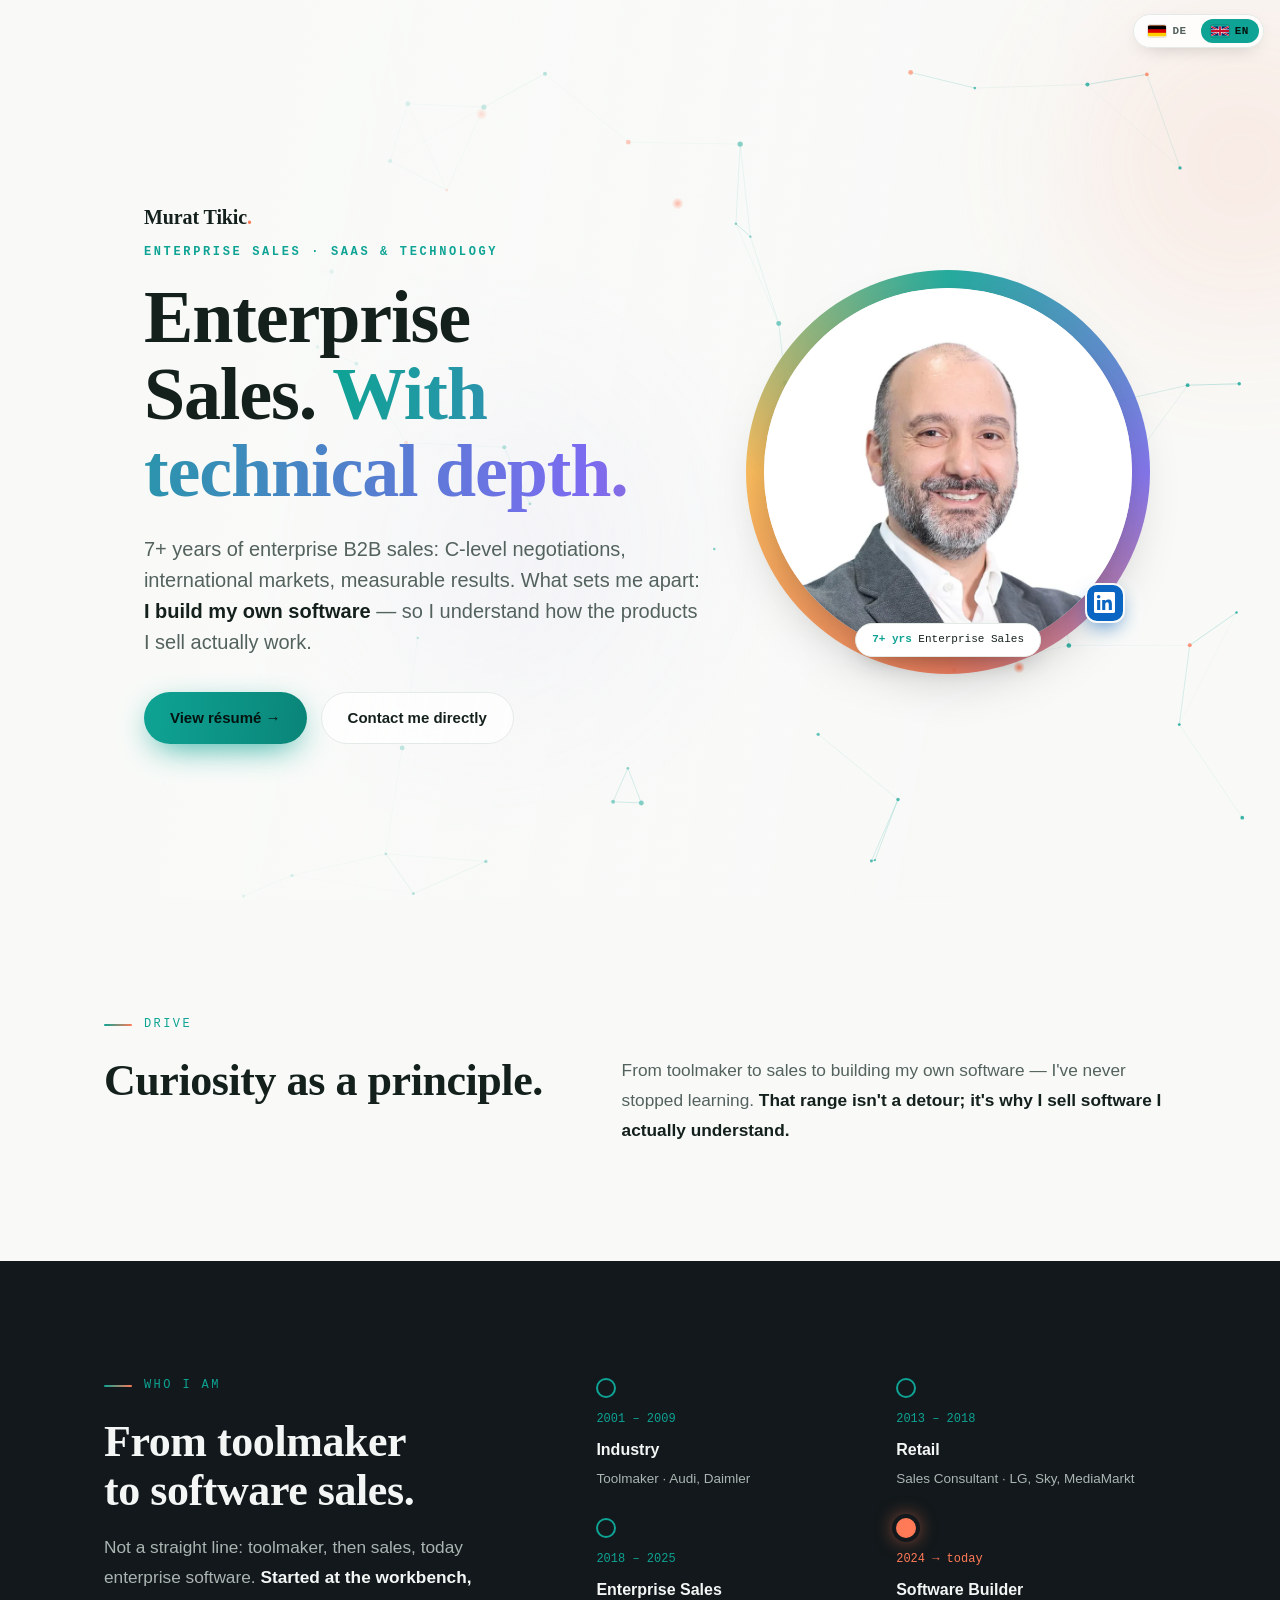
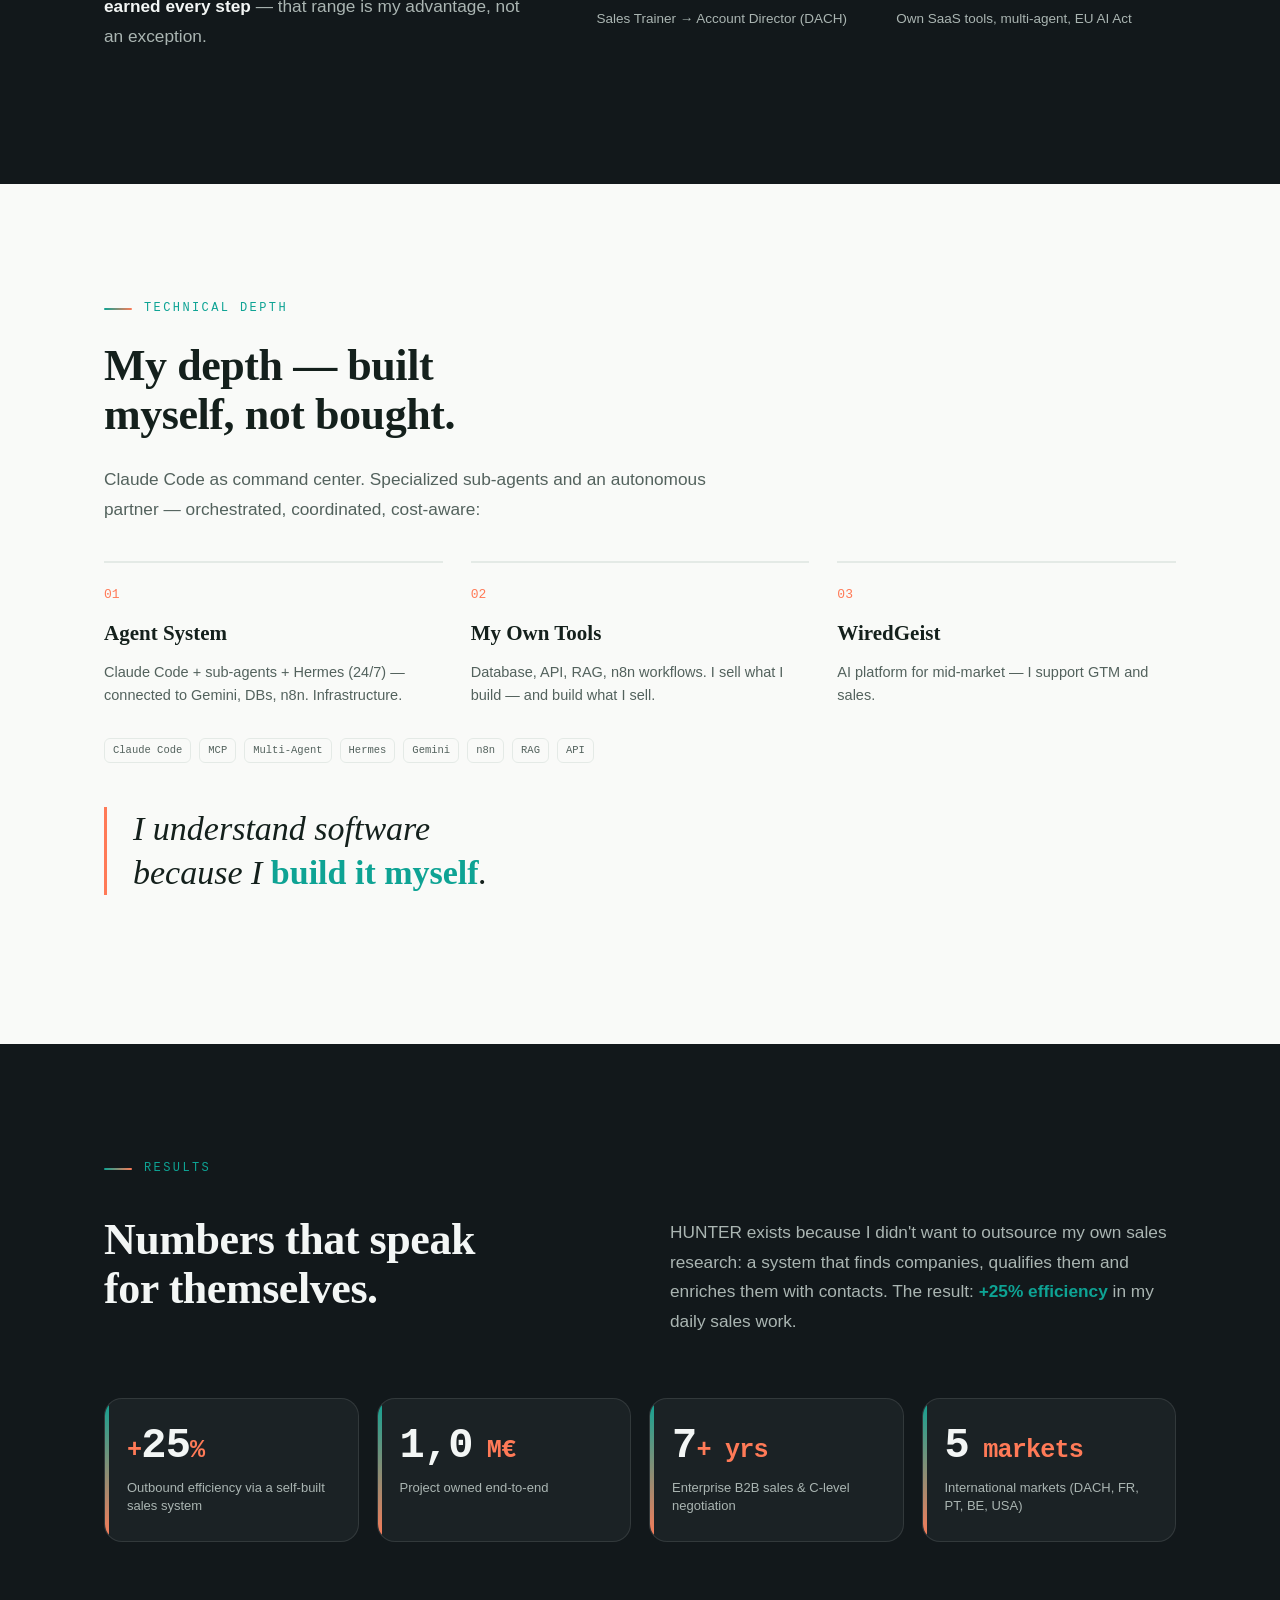
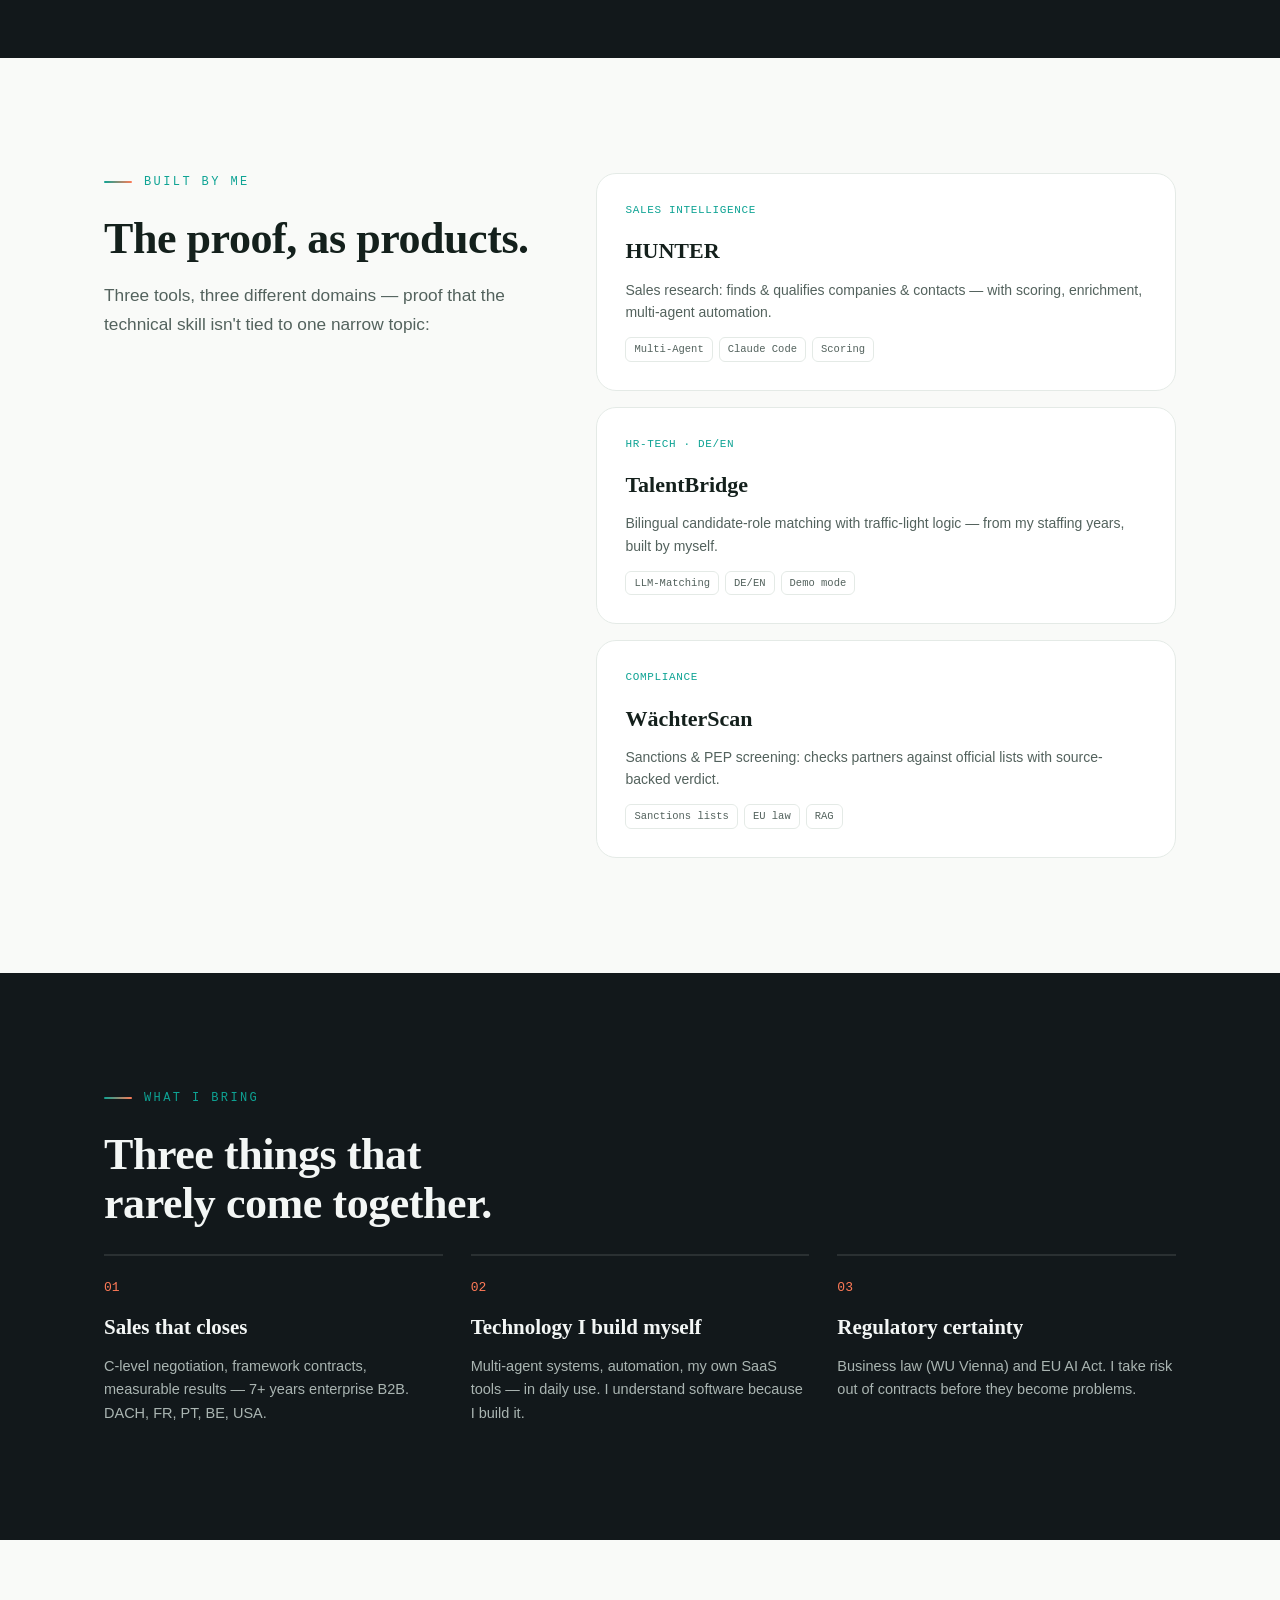
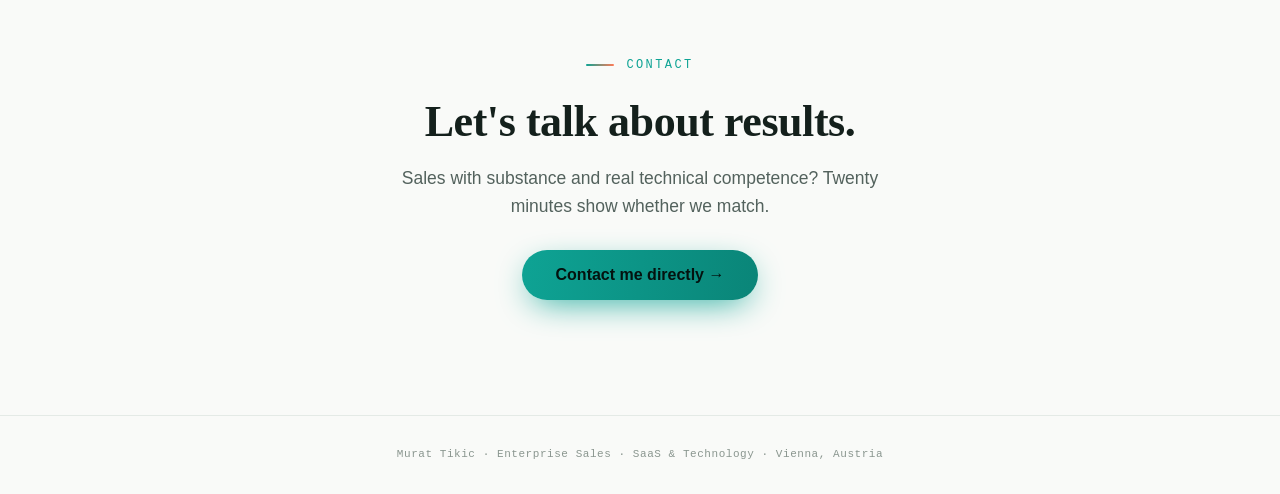
==== index.html @ 20d77662 "Dark Mode deaktiviert — nur noch die helle Version @media (prefers-color-scheme:dark) und die data-t" ====
<!DOCTYPE html>
<html lang="de">
<meta charset="utf-8">
<meta name="viewport" content="width=device-width,initial-scale=1">
<title>Murat Tikic — Enterprise Sales · SaaS &amp; Technology</title>
<meta name="description" content="Enterprise Account Executive für SaaS &amp; KI-Software in Wien. 7+ Jahre B2B-Vertrieb, C-Level-Verhandlung, internationale Märkte — und ich baue meine Vertriebs-Tools selbst.">
<meta name="google-site-verification" content="A-XYwDyqSL-FymBUs9aH6AK4hnuq8T7VHFWNPDXQQCo" />
<link rel="canonical" href="https://murat-tikic.github.io/">
<meta property="og:type" content="profile">
<meta property="og:title" content="Murat Tikic — Enterprise Sales · SaaS &amp; Technology">
<meta property="og:description" content="Enterprise Account Executive für SaaS &amp; KI-Software in Wien. 7+ Jahre B2B-Vertrieb — und ich baue meine Vertriebs-Tools selbst.">
<meta property="og:url" content="https://murat-tikic.github.io/">
<meta property="og:locale" content="de_AT">
<meta name="twitter:card" content="summary">
<meta name="twitter:title" content="Murat Tikic — Enterprise Sales · SaaS &amp; Technology">
<meta name="twitter:description" content="Enterprise Account Executive für SaaS &amp; KI-Software in Wien. 7+ Jahre B2B-Vertrieb — und ich baue meine Vertriebs-Tools selbst.">
<script type="application/ld+json">
{"@context":"https://schema.org","@type":"Person","name":"Murat Tikic","jobTitle":"Enterprise Account Executive","url":"https://murat-tikic.github.io/","sameAs":["https://linkedin.com/in/murat-tikic"],"address":{"@type":"PostalAddress","addressLocality":"Wien","addressCountry":"AT"}}
</script>
<style>
  :root{
    --bg:#F9FAF8; --bg2:#F0F4F2; --surface:#FFFFFF; --ink:#14201C; --muted:#53625D;
    --faint:#8A968F; --line:#E4EAE6;
    --teal:#0EA394; --teal-deep:#0A8578; --coral:#FF7A57; --amber:#FFB84D; --violet:#7B6BF0;
    --a-teal:rgba(14,163,148,.20); --a-coral:rgba(255,122,87,.18); --a-violet:rgba(123,107,240,.16);
    --serif:"Palatino Linotype","Book Antiqua","Iowan Old Style",Georgia,serif;
    --sans:"Segoe UI",-apple-system,BlinkMacSystemFont,Roboto,Helvetica,Arial,sans-serif;
    --mono:"Cascadia Code",Consolas,"SF Mono",ui-monospace,Menlo,monospace;
    /* Solid "chapter" panel — deliberately theme-independent (always dark), so it reads
       as a hard section break instead of another soft tint of the page's own bg/bg2. */
    --panel:#12181B; --panel-surface:#1B2225; --panel-ink:#F3F6F5; --panel-muted:#AAB5B2; --panel-line:rgba(255,255,255,.10);
  }
  /* Dark mode intentionally disabled — Murat prefers the light version shown
     consistently to every visitor, regardless of their OS/browser setting. */

  *{box-sizing:border-box}
  html{scroll-behavior:smooth}
  body{margin:0;background:var(--bg);color:var(--ink);font-family:var(--sans);line-height:1.6;
    -webkit-font-smoothing:antialiased;overflow-x:hidden}
  .wrap{max-width:1160px;margin:0 auto;padding:0 clamp(20px,5vw,44px)}
  a{color:inherit}

  .aurora{position:fixed;inset:-20vh -10vw;z-index:-2;pointer-events:none;filter:blur(70px);opacity:.85}
  .aurora span{position:absolute;border-radius:50%}
  .b1{width:46vw;height:46vw;left:-6vw;top:2vh;background:radial-gradient(circle,var(--a-teal),transparent 68%);animation:drift1 26s ease-in-out infinite}
  .b2{width:42vw;height:42vw;right:-8vw;top:8vh;background:radial-gradient(circle,var(--a-coral),transparent 68%);animation:drift2 32s ease-in-out infinite}
  .b3{width:40vw;height:40vw;left:28vw;top:52vh;background:radial-gradient(circle,var(--a-violet),transparent 68%);animation:drift3 38s ease-in-out infinite}
  @keyframes drift1{0%,100%{transform:translate(0,0) scale(1)}50%{transform:translate(6vw,5vh) scale(1.12)}}
  @keyframes drift2{0%,100%{transform:translate(0,0) scale(1.05)}50%{transform:translate(-5vw,7vh) scale(.92)}}
  @keyframes drift3{0%,100%{transform:translate(0,0) scale(1)}50%{transform:translate(-4vw,-6vh) scale(1.15)}}

  .progress{position:fixed;top:0;left:0;height:3px;width:0;z-index:50;
    background:linear-gradient(90deg,var(--teal),var(--coral),var(--amber))}

  .langsw{position:fixed;top:14px;right:16px;z-index:60;display:flex;gap:4px;
    background:color-mix(in srgb,var(--surface) 82%,transparent);backdrop-filter:blur(8px);
    border:1px solid var(--line);border-radius:999px;padding:4px;box-shadow:0 6px 20px -10px rgba(0,0,0,.3)}
  .lang{display:flex;align-items:center;gap:6px;border:0;background:none;cursor:pointer;
    font-family:var(--mono);font-size:11px;font-weight:600;letter-spacing:.05em;color:var(--muted);
    padding:6px 10px;border-radius:999px;transition:background .15s ease,color .15s ease}
  .lang svg{display:block;border-radius:2px;box-shadow:0 0 0 1px rgba(0,0,0,.1)}
  .lang:hover{color:var(--ink)}
  .lang.active{background:var(--teal);color:#04120F}

  .eyebrow{font-family:var(--mono);font-size:12px;letter-spacing:.22em;text-transform:uppercase;
    color:var(--teal);font-weight:600}
  .hero-name{font-family:var(--serif);font-weight:600;font-size:clamp(17px,1.6vw,20px);
    letter-spacing:-.005em;color:var(--ink);margin-bottom:10px}
  .hero-name .dot{color:var(--coral)}
  .grad{background:linear-gradient(96deg,var(--teal),var(--violet),var(--coral),var(--teal));
    background-size:280% 100%;-webkit-background-clip:text;background-clip:text;color:transparent;
    animation:hue 9s ease infinite}
  @keyframes hue{0%,100%{background-position:0% 50%}50%{background-position:100% 50%}}

  /* HERO with agent-network canvas */
  .hero{position:relative;min-height:100svh;display:flex;align-items:center;padding:14vh 0 9vh;overflow:hidden}
  .hero-bg-video{position:absolute;inset:0;z-index:-1;width:100%;height:100%;object-fit:cover;pointer-events:none}
  #net{position:absolute;inset:0;z-index:0;width:100%;height:100%;display:block}
  .hero-scrim{position:absolute;inset:0;z-index:1;pointer-events:none;
    background:linear-gradient(100deg,var(--bg) 20%,color-mix(in srgb,var(--bg) 45%,transparent) 50%,transparent 82%)}
  .hero .wrap{position:relative;z-index:2}
  .hero-grid{display:grid;grid-template-columns:1.35fr .85fr;gap:clamp(30px,5vw,60px);align-items:center;width:100%}
  .hero h1{font-family:var(--serif);font-weight:600;letter-spacing:-.015em;
    font-size:clamp(40px,6.4vw,74px);line-height:1.04;margin:16px 0 0;text-wrap:balance;max-width:15ch}
  .hero .lead{font-size:clamp(16px,1.7vw,20px);color:var(--muted);max-width:50ch;margin:24px 0 0;line-height:1.55}
  .hero .lead b{color:var(--ink);font-weight:600}
  .cta{display:flex;flex-wrap:wrap;gap:14px;margin-top:34px}
  .btn{font-family:var(--sans);font-size:15px;font-weight:600;text-decoration:none;padding:14px 26px;
    border-radius:999px;display:inline-flex;align-items:center;gap:9px;position:relative;overflow:hidden;
    cursor:pointer;border:0;background:none;transition:transform .2s ease,box-shadow .2s ease}
  .btn.primary{color:#04120F;background:linear-gradient(96deg,var(--teal),var(--teal-deep));
    box-shadow:0 10px 34px -10px var(--teal)}
  .btn.primary:hover{transform:translateY(-3px);box-shadow:0 18px 46px -12px var(--teal)}
  .btn.ghost{border:1px solid var(--line);background:color-mix(in srgb,var(--surface) 70%,transparent);color:var(--ink)}
  .btn.ghost:hover{transform:translateY(-3px);border-color:var(--coral);color:var(--coral)}

  .portrait{justify-self:end;position:relative;width:clamp(260px,31vw,376px);aspect-ratio:1;
    animation:float 7s ease-in-out infinite}
  @keyframes float{0%,100%{transform:translateY(0)}50%{transform:translateY(-12px)}}
  .portrait .ring{position:absolute;inset:-14px;border-radius:50%;
    background:conic-gradient(from 0deg,var(--teal),var(--violet),var(--coral),var(--amber),var(--teal));
    animation:spin 16s linear infinite;opacity:.9}
  @keyframes spin{to{transform:rotate(360deg)}}
  .portrait .frame{position:absolute;inset:4px;border-radius:50%;overflow:hidden;background:#f4f4f5;
    box-shadow:0 22px 60px -18px rgba(0,0,0,.42)}
  .portrait .frame img{width:100%;height:100%;object-fit:cover;object-position:50% 50%;display:block}
  .portrait .badge{position:absolute;bottom:1%;left:50%;transform:translateX(-50%);z-index:3;background:var(--surface);
    border:1px solid var(--line);border-radius:999px;padding:7px 16px;font-family:var(--mono);font-size:11px;
    color:var(--ink);white-space:nowrap;box-shadow:0 8px 24px -10px rgba(0,0,0,.35)}
  .portrait .badge b{color:var(--teal)}
  .portrait .li{position:absolute;bottom:10%;right:3%;z-index:4;width:40px;height:40px;border-radius:12px;
    background:#0A66C2;display:flex;align-items:center;justify-content:center;text-decoration:none;
    border:2px solid var(--bg);box-shadow:0 8px 20px -6px rgba(10,102,194,.75);transition:transform .18s ease,box-shadow .18s ease}
  .portrait .li:hover{transform:translateY(-2px) scale(1.07);box-shadow:0 12px 26px -6px rgba(10,102,194,.9)}
  .portrait .li svg{width:21px;height:21px;fill:#fff;display:block}

  section{padding:clamp(60px,9vw,116px) 0;position:relative}
  .tint{background:linear-gradient(180deg,transparent,var(--bg2) 12%,var(--bg2) 88%,transparent)}
  .sec-label{font-family:var(--mono);font-size:12px;letter-spacing:.2em;text-transform:uppercase;
    color:var(--teal);margin-bottom:22px;display:flex;align-items:center;gap:12px}
  .sec-label::before{content:"";width:28px;height:2px;border-radius:2px;
    background:linear-gradient(90deg,var(--teal),var(--coral))}

  /* ---- PANEL — a flat, fully opaque "chapter" background instead of another soft
     tint. Blocks the fixed aurora blur completely (no fade at the edges), so scrolling
     into one of these reads as a hard cut, not a continuation of the same wash. Text/
     labels swap to the panel-specific tokens; the teal/coral/violet accents stay the
     same hue so it's still unmistakably the same site, just a bolder page. ---- */
  /* Redefine the core tokens inside .panel instead of re-fighting every descendant
     selector's specificity one by one (.node .t, .prose b, .card, .stat, … all already
     read var(--ink)/--muted/--line/--bg/--surface — scoping those four names is enough
     for the whole subtree to relabel itself, with nothing left that can be missed). */
  .panel{--ink:var(--panel-ink);--muted:var(--panel-muted);--line:var(--panel-line);
    --surface:var(--panel-surface);--bg:var(--panel);--bg2:var(--panel-surface);
    background:var(--panel);color:var(--panel-ink)}

  /* ---- STICKY-HEAD — used on a couple of the longer sections only (career arc, built
     tools): the label/heading pins in place while the body content beside it scrolls,
     so there's always a fixed anchor to read against instead of everything drifting past
     at the same speed. Desktop only — a two-column pin doesn't translate to a stacked
     mobile layout, so it just becomes a normal static block under 900px. ---- */
  .sticky-grid{display:grid;grid-template-columns:.85fr 1.15fr;gap:clamp(28px,5vw,64px);align-items:start}
  .sticky-head{position:sticky;top:88px;align-self:start}
  .sticky-head h2{margin-bottom:16px}
  .sticky-grid .arc{grid-template-columns:repeat(2,1fr);row-gap:28px}
  .sticky-grid .arc::before{display:none}
  .sticky-grid .cards{grid-template-columns:1fr;gap:16px}
  @media (max-width:900px){
    .sticky-grid{display:block}
    .sticky-head{position:static}
    .sticky-grid .arc{grid-template-columns:1fr 1fr}
  }
  h2{font-family:var(--serif);font-weight:600;font-size:clamp(28px,4.4vw,44px);line-height:1.12;
    margin:0 0 26px;letter-spacing:-.01em;text-wrap:balance;max-width:22ch}
  .prose{font-size:clamp(16px,1.35vw,18px);color:var(--muted);max-width:65ch;line-height:1.72}
  .prose p{margin:0 0 18px}.prose p:last-child{margin:0}
  .prose b{color:var(--ink);font-weight:600}
  .prose .hl{color:var(--teal);font-weight:600}
  .split{display:grid;grid-template-columns:.9fr 1.1fr;gap:clamp(28px,5vw,64px);align-items:start}

  .pullquote{font-family:var(--serif);font-size:clamp(22px,3.1vw,34px);line-height:1.3;color:var(--ink);
    font-style:italic;border-left:3px solid var(--coral);padding-left:26px;text-wrap:balance;max-width:24ch}
  .pullquote .hl{color:var(--teal);font-style:normal;font-weight:600}
  .story-grid{display:grid;grid-template-columns:1fr 1fr;gap:clamp(28px,5vw,60px);align-items:center}

  .stats{display:grid;grid-template-columns:repeat(4,1fr);gap:18px}
  .stat{background:var(--surface);border:1px solid var(--line);border-radius:18px;padding:26px 22px;
    position:relative;overflow:hidden;transition:transform .2s ease,box-shadow .2s ease}
  .stat:hover{transform:translateY(-4px);box-shadow:0 16px 40px -20px rgba(0,0,0,.35)}
  .stat::before{content:"";position:absolute;left:0;top:0;height:100%;width:4px;
    background:linear-gradient(180deg,var(--teal),var(--coral))}
  .stat .fig{font-family:var(--mono);font-weight:600;font-size:clamp(28px,4vw,42px);line-height:1;
    letter-spacing:-.02em;font-variant-numeric:tabular-nums;color:var(--ink)}
  .stat .fig .u{color:var(--coral);font-size:.6em}
  .stat .lab{font-size:13px;color:var(--muted);margin-top:12px;line-height:1.4}

  .arc{display:grid;grid-template-columns:repeat(4,1fr);gap:20px;position:relative;margin-top:12px}
  .arc::before{content:"";position:absolute;left:9px;right:9px;top:9px;height:2px;
    background:linear-gradient(90deg,var(--faint),var(--teal) 55%,var(--coral))}
  .node{position:relative;padding-top:34px;opacity:0;transform:translateY(16px);
    transition:opacity .6s ease,transform .6s ease}
  .node::before{content:"";position:absolute;top:2px;left:0;width:16px;height:16px;border-radius:50%;
    background:var(--bg);border:2px solid var(--teal);box-shadow:0 0 0 4px var(--bg)}
  .node.dest::before{background:var(--coral);border-color:var(--coral);box-shadow:0 0 0 4px var(--bg),0 0 20px var(--coral)}
  .node .yr{font-family:var(--mono);font-size:12px;color:var(--teal);font-variant-numeric:tabular-nums}
  .node.dest .yr{color:var(--coral)}
  .node .t{font-weight:600;font-size:16px;margin-top:8px;color:var(--ink)}
  .node .d{font-size:13.5px;color:var(--muted);margin-top:6px;line-height:1.45}
  .reveal.in .node{opacity:1;transform:none}
  .reveal.in .node:nth-child(2){transition-delay:.1s}
  .reveal.in .node:nth-child(3){transition-delay:.2s}
  .reveal.in .node:nth-child(4){transition-delay:.3s}

  .cards{display:grid;grid-template-columns:repeat(3,1fr);gap:20px}
  .card{background:var(--surface);border:1px solid var(--line);border-radius:20px;padding:28px;
    position:relative;transition:transform .22s ease,box-shadow .22s ease;overflow:hidden}
  .card::after{content:"";position:absolute;inset:0;border-radius:20px;padding:1px;pointer-events:none;
    background:linear-gradient(140deg,var(--teal),transparent 40%,transparent 60%,var(--coral));
    -webkit-mask:linear-gradient(#000 0 0) content-box,linear-gradient(#000 0 0);
    -webkit-mask-composite:xor;mask-composite:exclude;opacity:0;transition:opacity .22s ease}
  .card:hover{transform:translateY(-6px);box-shadow:0 24px 50px -26px rgba(0,0,0,.4)}
  .card:hover::after{opacity:1}
  .card .kicker{font-family:var(--mono);font-size:11px;letter-spacing:.06em;text-transform:uppercase;
    color:var(--teal);margin-bottom:14px}
  .card h3{font-family:var(--serif);font-size:22px;margin:0 0 10px;font-weight:600;color:var(--ink)}
  .card p{font-size:14px;color:var(--muted);margin:0 0 14px;line-height:1.58}
  .card .tags{display:flex;flex-wrap:wrap;gap:6px;margin-top:14px}
  .tag{font-family:var(--mono);font-size:10.5px;color:var(--muted);border:1px solid var(--line);border-radius:6px;padding:3px 8px}

  .diffs{display:grid;grid-template-columns:repeat(3,1fr);gap:28px}
  .diff{border-top:2px solid var(--line);padding-top:22px;transition:border-color .3s ease}
  .diff:hover{border-color:var(--teal)}
  .diff .n{font-family:var(--mono);font-size:13px;color:var(--coral)}
  .diff h3{font-family:var(--serif);font-size:21px;margin:12px 0 10px;font-weight:600;color:var(--ink)}
  .diff p{font-size:14.5px;color:var(--muted);margin:0;line-height:1.62}

  .contact{text-align:center}
  .contact h2{margin:0 auto 18px;max-width:22ch}
  .contact .csub{font-size:clamp(15px,1.4vw,17.5px);color:var(--muted);max-width:52ch;margin:0 auto 30px;line-height:1.6}
  .contact .big{display:flex;justify-content:center}
  .contact .big .btn{font-size:16px;padding:16px 34px}

  footer{border-top:1px solid var(--line);padding:30px 0;font-family:var(--mono);font-size:11px;
    color:var(--faint);letter-spacing:.05em;text-align:center}

  .reveal{opacity:0;transform:translateY(26px);transition:opacity .8s cubic-bezier(.2,.7,.2,1),transform .8s cubic-bezier(.2,.7,.2,1)}
  .reveal.in{opacity:1;transform:none}

  .modal{position:fixed;inset:0;z-index:100;display:none;align-items:center;justify-content:center;padding:20px}
  .modal.open{display:flex}
  .modal-overlay{position:absolute;inset:0;background:rgba(8,14,12,.55);backdrop-filter:blur(4px)}
  .modal-card{position:relative;z-index:1;width:min(480px,100%);background:var(--surface);
    border:1px solid var(--line);border-radius:20px;padding:30px;box-shadow:0 30px 80px -30px rgba(0,0,0,.5);
    animation:pop .3s cubic-bezier(.2,.8,.2,1);max-height:92vh;overflow:auto}
  @keyframes pop{from{opacity:0;transform:translateY(16px) scale(.98)}to{opacity:1;transform:none}}
  .modal-x{position:absolute;top:12px;right:14px;background:none;border:0;font-size:26px;line-height:1;color:var(--faint);cursor:pointer;padding:4px}
  .modal-x:hover{color:var(--ink)}
  .modal-card h3{font-family:var(--serif);font-size:24px;margin:10px 0 8px;color:var(--ink);font-weight:600}
  .modal-sub{font-size:13px;color:var(--muted);margin:0 0 20px;line-height:1.5}
  .modal-card-sm{width:min(320px,100%);padding:28px 26px;text-align:center}
  .modal-sent{font-size:15px;color:var(--ink);font-weight:600;margin:0 0 20px;line-height:1.5}
  .modal-card-sm .btn{width:100%;justify-content:center}
  #contactForm{display:flex;flex-direction:column;gap:14px}
  #contactForm label{display:flex;flex-direction:column;gap:6px;font-size:12px;font-weight:600;color:var(--ink);text-transform:uppercase;letter-spacing:.04em}
  #contactForm input,#contactForm textarea{font-family:var(--sans);font-size:14px;color:var(--ink);background:var(--bg2);
    border:1px solid var(--line);border-radius:10px;padding:11px 13px;width:100%;resize:vertical;font-weight:400;text-transform:none;letter-spacing:0;transition:border-color .18s ease,box-shadow .18s ease}
  #contactForm input:focus,#contactForm textarea:focus{outline:none;border-color:var(--teal);box-shadow:0 0 0 3px var(--a-teal)}
  #contactForm button{margin-top:8px;justify-content:center}

  @media (prefers-reduced-motion:reduce){
    html{scroll-behavior:auto}
    .aurora span,.grad,.portrait,.portrait .ring,.modal-card{animation:none!important}
    .reveal,.node{opacity:1!important;transform:none!important;transition:none!important}
  }
  @media (max-width:900px){
    .hero-grid{grid-template-columns:1fr;gap:40px}
    .portrait{order:-1;justify-self:center}
    /* The scrim's left-to-right gradient was tuned for the two-column desktop layout
       (light zone under the text column, fading out under the photo column). Stacked
       mobile layout puts full-width text under the photo instead, so it needs its own
       top-to-bottom fade for the same contrast guarantee. */
    .hero-scrim{background:linear-gradient(180deg,transparent 0%,var(--bg) 34%,var(--bg) 100%)}
    .split,.story-grid{grid-template-columns:1fr;gap:26px}
    .stats{grid-template-columns:repeat(2,1fr)}
    .cards{grid-template-columns:1fr}
    .diffs{grid-template-columns:1fr}
    .arc{grid-template-columns:1fr 1fr;row-gap:32px}.arc::before{display:none}
  }
  @media (max-width:520px){.stats{grid-template-columns:1fr}.arc{grid-template-columns:1fr}}
</style>

<div class="progress" id="progress"></div>

<div class="langsw" role="group" aria-label="Sprache / Language">
  <button class="lang" data-lang="de" aria-label="Deutsch">
    <svg width="18" height="12" viewBox="0 0 5 3" aria-hidden="true"><rect width="5" height="3" fill="#FFCE00"/><rect width="5" height="2" fill="#DD0000"/><rect width="5" height="1" fill="#000"/></svg>DE
  </button>
  <button class="lang" data-lang="en" aria-label="English">
    <svg width="18" height="12" viewBox="0 0 60 30" aria-hidden="true"><rect width="60" height="30" fill="#012169"/><path d="M0,0 60,30 M60,0 0,30" stroke="#fff" stroke-width="6"/><path d="M0,0 60,30 M60,0 0,30" stroke="#C8102E" stroke-width="4"/><path d="M30,0 30,30 M0,15 60,15" stroke="#fff" stroke-width="10"/><path d="M30,0 30,30 M0,15 60,15" stroke="#C8102E" stroke-width="6"/></svg>EN
  </button>
</div>

<div class="aurora" aria-hidden="true"><span class="b1"></span><span class="b2"></span><span class="b3"></span></div>

<header class="hero">
  <video class="hero-bg-video" autoplay muted loop playsinline aria-hidden="true">
    <source src="assets/hero-bg.mp4" type="video/mp4">
  </video>
  <canvas id="net" aria-hidden="true"></canvas>
  <div class="hero-scrim" aria-hidden="true"></div>
  <div class="wrap">
    <div class="hero-grid">
      <div>
        <div class="hero-name">Murat Tikic<span class="dot">.</span></div>
        <div class="eyebrow" data-i18n="hero_eyebrow">Enterprise Sales · SaaS & Technologie</div>
        <h1 data-i18n="hero_h1">Enterprise Sales. <span class="grad">Mit technischer Tiefe.</span></h1>
        <p class="lead" data-i18n="hero_bridge">7+ Jahre Enterprise-B2B-Vertrieb: C-Level-Verhandlungen, internationale Märkte, messbare Ergebnisse. Mein Unterschied: <b>Ich baue eigene Software</b> — und verstehe dadurch, wie die Produkte, die ich verkaufe, wirklich funktionieren.</p>
        <div class="cta">
          <a class="btn primary" id="cvBtn" href="cv.html" data-cv-de="cv.html" data-cv-en="cv-en.html" target="_blank" rel="noopener" data-i18n="btn_cv">Lebenslauf ansehen →</a>
          <button class="btn ghost js-contact" type="button" data-i18n="btn_talk">Gespräch anfragen</button>
        </div>
      </div>
      <div class="portrait">
        <div class="ring"></div>
        <div class="frame"><img src="[data-uri]" alt="Murat Tikic"></div>
        <div class="badge" data-i18n="badge"><b>7+ Jahre</b> Enterprise Sales</div>
        <a class="li" href="https://linkedin.com/in/murat-tikic" target="_blank" rel="noopener" aria-label="LinkedIn-Profil von Murat Tikic">
          <svg viewBox="0 0 24 24" aria-hidden="true"><path d="M20.45 20.45h-3.56v-5.57c0-1.33-.02-3.04-1.85-3.04-1.86 0-2.14 1.45-2.14 2.94v5.67H9.35V9h3.41v1.56h.05c.48-.9 1.64-1.85 3.37-1.85 3.6 0 4.27 2.37 4.27 5.46v6.28zM5.34 7.43a2.07 2.07 0 1 1 0-4.14 2.07 2.07 0 0 1 0 4.14zM7.12 20.45H3.56V9h3.56v11.45zM22.22 0H1.77C.79 0 0 .77 0 1.72v20.56C0 23.23.79 24 1.77 24h20.45c.98 0 1.78-.77 1.78-1.72V1.72C24 .77 23.2 0 22.22 0z"/></svg>
        </a>
      </div>
    </div>
  </div>
</header>

<main>
  <!-- HOOK -->
  <section>
    <div class="wrap reveal">
      <div class="sec-label" data-i18n="hook_label">Antrieb</div>
      <div class="split">
        <h2 data-i18n="hook_h2">Neugier als Prinzip.</h2>
        <div class="prose">
          <p data-i18n="hook_p">Vom Werkzeugmechaniker über den Vertrieb bis zur eigenen Software – ich habe nie aufgehört, dazuzulernen.
          <b>Diese Bandbreite ist kein Umweg, sie ist der Grund, warum ich Software verkaufe, die ich wirklich verstehe.</b></p>
        </div>
      </div>
    </div>
  </section>

  <!-- WHO I AM + TIMELINE -->
  <section class="panel">
    <div class="wrap reveal sticky-grid">
      <div class="sticky-head">
        <div class="sec-label" data-i18n="who_label">Wer ich bin</div>
        <h2 data-i18n="who_h2">Vom Werkzeugmechaniker zum Software-Vertrieb.</h2>
        <p class="prose" data-i18n="who_p">Kein geradliniger Lebenslauf: Werkzeugmechaniker,
        dann Vertrieb, heute Enterprise-Software.
        <b>An der Werkbank angefangen, jeden Schritt selbst erarbeitet</b> — diese Spanne ist mein Vorteil,
        keine Ausnahme.</p>
      </div>
      <div class="arc" style="margin-top:0">
        <div class="node"><div class="yr">2001 – 2009</div><div class="t" data-i18n="n1t">Industrie</div><div class="d" data-i18n="n1d">Werkzeugmechaniker · Audi, Daimler</div></div>
        <div class="node"><div class="yr">2013 – 2018</div><div class="t" data-i18n="n2t">Retail</div><div class="d" data-i18n="n2d">Sales Consultant · LG, Sky, MediaMarkt</div></div>
        <div class="node"><div class="yr">2018 – 2025</div><div class="t" data-i18n="n3t">Enterprise Sales</div><div class="d" data-i18n="n3d">Sales Trainer → Account Director (DACH)</div></div>
        <div class="node dest"><div class="yr" data-i18n="n4y">2024 → heute</div><div class="t" data-i18n="n4t">Software-Builder</div><div class="d" data-i18n="n4d">Eigene SaaS-Tools, Multi-Agent, EU AI Act</div></div>
      </div>
    </div>
  </section>

  <!-- THE PROOF: AI DEPTH (heart) -->
  <section>
    <div class="wrap reveal">
      <div class="sec-label" data-i18n="proof_label">Technische Tiefe</div>
      <h2 data-i18n="proof_h2">Meine Tiefe — selbst gebaut, nicht eingekauft.</h2>
      <p class="prose" style="margin-bottom:36px" data-i18n="proof_intro">Claude Code als Kommandozentrale. Spezialisierte Subagenten und ein autonomer Partner — orchestriert, koordiniert, kostenbewusst:</p>
      <div class="diffs">
        <div class="diff">
          <div class="n">01</div>
          <h3 data-i18n="cap1_h">Agenten-System</h3>
          <p data-i18n="cap1_p">Claude Code + Subagenten + Hermes (24/7) — angebunden an Gemini, DBs, n8n. Infrastruktur.</p>
        </div>
        <div class="diff">
          <div class="n">02</div>
          <h3 data-i18n="cap2_h">Eigene Tools</h3>
          <p data-i18n="cap2_p">Datenbank, API, RAG, n8n-Workflows. Ich verkaufe was ich baue — und baue was ich verkaufe.</p>
        </div>
        <div class="diff">
          <div class="n">03</div>
          <h3 data-i18n="cap3_h">WiredGeist</h3>
          <p data-i18n="cap3_p">KI-Plattform für den Mittelstand — ich unterstütze bei GTM und Vertrieb.</p>
        </div>
      </div>
      <div style="display:flex;flex-wrap:wrap;gap:8px;margin-top:30px" aria-label="Tech-Stack">
        <span class="tag">Claude Code</span><span class="tag">MCP</span><span class="tag">Multi-Agent</span><span class="tag">Hermes</span><span class="tag">Gemini</span><span class="tag">n8n</span><span class="tag">RAG</span><span class="tag">API</span>
      </div>
      <p class="pullquote" style="margin-top:44px" data-i18n="proof_close">Ich verstehe Software, weil ich sie <span class="hl">selbst baue</span>.</p>
    </div>
  </section>

  <!-- RESULT: mini-story + stats -->
  <section class="panel">
    <div class="wrap reveal">
      <div class="sec-label" data-i18n="res_label">Ergebnisse</div>
      <div class="story-grid" style="margin-bottom:44px">
        <h2 data-i18n="res_h2">Zahlen, die für sich sprechen.</h2>
        <p class="prose" data-i18n="res_story">HUNTER ist entstanden, weil ich meine eigene Vertriebs-Recherche nicht auslagern wollte:
        ein System, das Firmen findet, qualifiziert und mit Ansprechpartnern anreichert. Das Ergebnis:
        <b><span class="hl">+25 % Effizienz</span></b> in meiner täglichen Vertriebsarbeit.</p>
      </div>
      <div class="stats">
        <div class="stat"><div class="fig"><span class="u">+</span><span data-count="25">0</span><span class="u">%</span></div><div class="lab" data-i18n="stat1">Outbound-Effizienz durch selbst gebautes Sales-System</div></div>
        <div class="stat"><div class="fig"><span data-count="1" data-dec="1">0</span><span class="u" data-i18n="u_mio"> Mio €</span></div><div class="lab" data-i18n="stat2">End-to-End verantwortetes Projekt</div></div>
        <div class="stat"><div class="fig"><span data-count="7">0</span><span class="u" data-i18n="u_yrs">+ J.</span></div><div class="lab" data-i18n="stat3">Enterprise-B2B-Vertrieb &amp; C-Level-Verhandlung</div></div>
        <div class="stat"><div class="fig"><span data-count="5">0</span><span class="u" data-i18n="u_markets"> Länder</span></div><div class="lab" data-i18n="stat4">Internationale Märkte (DACH, FR, PT, BE, USA)</div></div>
      </div>
    </div>
  </section>

  <!-- WORKS -->
  <section>
    <div class="wrap reveal sticky-grid">
      <div class="sticky-head">
        <div class="sec-label" data-i18n="works_label">Selbst gebaut</div>
        <h2 data-i18n="works_h2">Der Beweis in Produktform.</h2>
        <p class="prose" data-i18n="works_intro">Drei Tools, drei verschiedene Domänen — das zeigt, dass die technische Fähigkeit nicht an ein einzelnes Thema gebunden ist:</p>
      </div>
      <div class="cards">
        <div class="card">
          <div class="kicker">Sales Intelligence</div>
          <h3>HUNTER</h3>
          <p data-i18n="hunter_p">Vertriebs-Recherche: findet &amp; qualifiziert Firmen &amp; Ansprechpartner — mit Scoring, Anreicherung, Multi-Agent-Automation.</p>
          <div class="tags"><span class="tag">Multi-Agent</span><span class="tag">Claude Code</span><span class="tag">Scoring</span></div>
        </div>
        <div class="card">
          <div class="kicker">HR-Tech · DE/EN</div>
          <h3>TalentBridge</h3>
          <p data-i18n="tb_p">Zweisprachiges Kandidaten-Rollen-Matching mit Ampel-Logik — aus meiner Personalvertriebs-Zeit, technisch selbst umgesetzt.</p>
          <div class="tags"><span class="tag">LLM-Matching</span><span class="tag">DE/EN</span><span class="tag" data-i18n="t_demo">Demo-Modus</span></div>
        </div>
        <div class="card">
          <div class="kicker">Compliance</div>
          <h3>WächterScan</h3>
          <p data-i18n="ws_p">Sanktions- &amp; PEP-Screening: prüft Geschäftspartner gegen offizielle Listen mit quellenbelegtem Urteil.</p>
          <div class="tags"><span class="tag" data-i18n="t_sanc">Sanktionslisten</span><span class="tag" data-i18n="t_eulaw">EU-Recht</span><span class="tag">RAG</span></div>
        </div>
      </div>
    </div>
  </section>

  <!-- WHAT I BRING -->
  <section class="panel">
    <div class="wrap reveal">
      <div class="sec-label" data-i18n="bring_label">Was ich einbringe</div>
      <h2 data-i18n="bring_h2">Drei Dinge, die selten zusammenkommen.</h2>
      <div class="diffs">
        <div class="diff">
          <div class="n">01</div>
          <h3 data-i18n="b1h">Vertrieb, der abschließt</h3>
          <p data-i18n="b1p">C-Level-Verhandlung, Rahmenverträge, messbare Ergebnisse — 7+ Jahre Enterprise-B2B. DACH, FR, PT, BE, USA.</p>
        </div>
        <div class="diff">
          <div class="n">02</div>
          <h3 data-i18n="b2h">Technik, die ich selbst baue</h3>
          <p data-i18n="b2p">Multi-Agent-Systeme, Automatisierung, eigene SaaS-Tools — im produktiven Einsatz. Ich verstehe Software, weil ich sie baue.</p>
        </div>
        <div class="diff">
          <div class="n">03</div>
          <h3 data-i18n="b3h">Regulatorische Sicherheit</h3>
          <p data-i18n="b3p">Wirtschaftsrecht (WU Wien) und EU AI Act. Ich nehme Verträgen das Risiko, bevor es zum Problem wird.</p>
        </div>
      </div>
    </div>
  </section>

  <!-- CONTACT -->
  <section class="contact">
    <div class="wrap reveal">
      <div class="sec-label" style="justify-content:center" data-i18n="c_label">Kontakt</div>
      <h2 data-i18n="c_h2">Sprechen wir über Ergebnisse.</h2>
      <p class="csub" data-i18n="c_sub">Vertrieb mit Substanz und echter technischer Kompetenz? Zwanzig Minuten zeigen, ob wir zueinander passen.</p>
      <div class="big"><button class="btn primary js-contact" type="button" data-i18n="btn_talk2">Gespräch anfragen →</button></div>
    </div>
  </section>
</main>

<footer data-i18n="footer">Murat Tikic · Enterprise Sales · SaaS &amp; Technology · Wien, Österreich</footer>

<div class="modal" id="contactModal" aria-hidden="true">
  <div class="modal-overlay" data-close></div>
  <div class="modal-card" role="dialog" aria-modal="true" aria-labelledby="cm-title">
    <button class="modal-x" data-close aria-label="Schließen / Close" type="button">×</button>
    <div class="sec-label" data-i18n="modal_label">Mich direkt kontaktieren</div>
    <h3 id="cm-title" data-i18n="modal_h3">Kurz vorstellen — ich melde mich.</h3>
    <p class="modal-sub" data-i18n="modal_sub">Geht direkt an mich — kein E-Mail-Programm nötig.</p>
    <form id="contactForm">
      <label><span data-i18n="f_name">Name</span><input name="name" autocomplete="name" required></label>
      <label><span data-i18n="f_from">E-Mail</span><input name="from" type="email" autocomplete="email" required></label>
      <label><span data-i18n="f_phone">Telefon (optional)</span><input name="phone" type="tel" autocomplete="tel"></label>
      <label><span data-i18n="f_company">Firma &amp; Rolle</span><input name="company" autocomplete="organization"></label>
      <label><span data-i18n="f_msg">Nachricht an mich</span><textarea name="msg" rows="4"></textarea></label>
      <button class="btn primary" type="submit" data-i18n="f_submit">Senden</button>
    </form>
  </div>
</div>

<div class="modal" id="thanksModal" aria-hidden="true">
  <div class="modal-overlay" data-close-thanks></div>
  <div class="modal-card modal-card-sm" role="dialog" aria-modal="true">
    <p class="modal-sent" data-i18n="modal_sent">Danke! Ich melde mich.</p>
    <button class="btn primary" type="button" id="thanksOk" data-i18n="modal_ok">Okay</button>
  </div>
</div>

<script>
(() => {
  const reduce = matchMedia('(prefers-reduced-motion: reduce)').matches;

  /* ---------- i18n ---------- */
  const dict = {
    hero_eyebrow:{de:`Enterprise Sales · SaaS & Technologie`,en:`Enterprise Sales · SaaS & Technology`},
    hero_h1:{de:`Enterprise Sales. <span class="grad">Mit technischer Tiefe.</span>`,en:`Enterprise Sales. <span class="grad">With technical depth.</span>`},
    hero_bridge:{de:`7+ Jahre Enterprise-B2B-Vertrieb: C-Level-Verhandlungen, internationale Märkte, messbare Ergebnisse. Mein Unterschied: <b>Ich baue eigene Software</b> — und verstehe dadurch, wie die Produkte, die ich verkaufe, wirklich funktionieren.`,en:`7+ years of enterprise B2B sales: C-level negotiations, international markets, measurable results. What sets me apart: <b>I build my own software</b> — so I understand how the products I sell actually work.`},
    btn_cv:{de:`Lebenslauf ansehen →`,en:`View résumé →`},
    btn_talk:{de:`Mich direkt kontaktieren`,en:`Contact me directly`},
    badge:{de:`<b>7+ Jahre</b> Enterprise Sales`,en:`<b>7+ yrs</b> Enterprise Sales`},
    hook_label:{de:`Antrieb`,en:`Drive`},
    hook_h2:{de:`Neugier als Prinzip.`,en:`Curiosity as a principle.`},
    hook_p:{de:`Vom Werkzeugmechaniker über den Vertrieb bis zur eigenen Software – ich habe nie aufgehört, dazuzulernen. <b>Diese Bandbreite ist kein Umweg, sie ist der Grund, warum ich Software verkaufe, die ich wirklich verstehe.</b>`,en:`From toolmaker to sales to building my own software — I've never stopped learning. <b>That range isn't a detour; it's why I sell software I actually understand.</b>`},
    who_label:{de:`Wer ich bin`,en:`Who I am`},
    who_h2:{de:`Vom Werkzeugmechaniker zum Software-Vertrieb.`,en:`From toolmaker to software sales.`},
    who_p:{de:`Kein geradliniger Lebenslauf: Werkzeugmechaniker, dann Vertrieb, heute Enterprise-Software. <b>An der Werkbank angefangen, jeden Schritt selbst erarbeitet</b> — diese Spanne ist mein Vorteil, keine Ausnahme.`,en:`Not a straight line: toolmaker, then sales, today enterprise software. <b>Started at the workbench, earned every step</b> — that range is my advantage, not an exception.`},
    n1t:{de:`Industrie`,en:`Industry`},
    n1d:{de:`Werkzeugmechaniker · Audi, Daimler`,en:`Toolmaker · Audi, Daimler`},
    n2t:{de:`Retail`,en:`Retail`},
    n2d:{de:`Sales Consultant · LG, Sky, MediaMarkt`,en:`Sales Consultant · LG, Sky, MediaMarkt`},
    n3t:{de:`Enterprise Sales`,en:`Enterprise Sales`},
    n3d:{de:`Sales Trainer → Account Director (DACH)`,en:`Sales Trainer → Account Director (DACH)`},
    n4y:{de:`2024 → heute`,en:`2024 → today`},
    n4t:{de:`Software-Builder`,en:`Software Builder`},
    n4d:{de:`Eigene SaaS-Tools, Multi-Agent, EU AI Act`,en:`Own SaaS tools, multi-agent, EU AI Act`},
    proof_label:{de:`Technische Tiefe`,en:`Technical Depth`},
    proof_h2:{de:`Meine Tiefe — selbst gebaut, nicht eingekauft.`,en:`My depth — built myself, not bought.`},
    proof_intro:{de:`Claude Code als Kommandozentrale. Spezialisierte Subagenten und ein autonomer Partner — orchestriert, koordiniert, kostenbewusst:`,en:`Claude Code as command center. Specialized sub-agents and an autonomous partner — orchestrated, coordinated, cost-aware:`},
    cap1_h:{de:`Agenten-System`,en:`Agent System`},
    cap1_p:{de:`Claude Code + Subagenten + Hermes (24/7) — angebunden an Gemini, DBs, n8n. Infrastruktur.`,en:`Claude Code + sub-agents + Hermes (24/7) — connected to Gemini, DBs, n8n. Infrastructure.`},
    cap2_h:{de:`Eigene Tools`,en:`My Own Tools`},
    cap2_p:{de:`Datenbank, API, RAG, n8n-Workflows. Ich verkaufe was ich baue — und baue was ich verkaufe.`,en:`Database, API, RAG, n8n workflows. I sell what I build — and build what I sell.`},
    cap3_h:{de:`WiredGeist`,en:`WiredGeist`},
    cap3_p:{de:`KI-Plattform für den Mittelstand — ich unterstütze bei GTM und Vertrieb.`,en:`AI platform for mid-market — I support GTM and sales.`},
    proof_close:{de:`Ich verstehe Software, weil ich sie <span class="hl">selbst baue</span>.`,en:`I understand software because I <span class="hl">build it myself</span>.`},
    res_label:{de:`Ergebnisse`,en:`Results`},
    res_h2:{de:`Zahlen, die für sich sprechen.`,en:`Numbers that speak for themselves.`},
    res_story:{de:`HUNTER ist entstanden, weil ich meine eigene Vertriebs-Recherche nicht auslagern wollte: ein System, das Firmen findet, qualifiziert und mit Ansprechpartnern anreichert. Das Ergebnis: <b><span class="hl">+25 % Effizienz</span></b> in meiner täglichen Vertriebsarbeit.`,en:`HUNTER exists because I didn't want to outsource my own sales research: a system that finds companies, qualifies them and enriches them with contacts. The result: <b><span class="hl">+25% efficiency</span></b> in my daily sales work.`},
    stat1:{de:`Outbound-Effizienz durch selbst gebautes Sales-System`,en:`Outbound efficiency via a self-built sales system`},
    stat2:{de:`End-to-End verantwortetes Projekt`,en:`Project owned end-to-end`},
    stat3:{de:`Enterprise-B2B-Vertrieb &amp; C-Level-Verhandlung`,en:`Enterprise B2B sales &amp; C-level negotiation`},
    stat4:{de:`Internationale Märkte (DACH, FR, PT, BE, USA)`,en:`International markets (DACH, FR, PT, BE, USA)`},
    u_mio:{de:` Mio €`,en:` M€`},u_yrs:{de:`+ J.`,en:`+ yrs`},u_markets:{de:` Länder`,en:` markets`},
    works_label:{de:`Selbst gebaut`,en:`Built by me`},
    works_h2:{de:`Der Beweis in Produktform.`,en:`The proof, as products.`},
    works_intro:{de:`Drei Tools, drei verschiedene Domänen — das zeigt, dass die technische Fähigkeit nicht an ein einzelnes Thema gebunden ist:`,en:`Three tools, three different domains — proof that the technical skill isn't tied to one narrow topic:`},
    hunter_p:{de:`Vertriebs-Recherche: findet &amp; qualifiziert Firmen &amp; Ansprechpartner — mit Scoring, Anreicherung, Multi-Agent-Automation.`,en:`Sales research: finds & qualifies companies & contacts — with scoring, enrichment, multi-agent automation.`},
    tb_p:{de:`Zweisprachiges Kandidaten-Rollen-Matching mit Ampel-Logik — aus meiner Personalvertriebs-Zeit, technisch selbst umgesetzt.`,en:`Bilingual candidate-role matching with traffic-light logic — from my staffing years, built by myself.`},
    ws_p:{de:`Sanktions- &amp; PEP-Screening: prüft Geschäftspartner gegen offizielle Listen mit quellenbelegtem Urteil.`,en:`Sanctions & PEP screening: checks partners against official lists with source-backed verdict.`},
    t_demo:{de:`Demo-Modus`,en:`Demo mode`},t_sanc:{de:`Sanktionslisten`,en:`Sanctions lists`},t_eulaw:{de:`EU-Recht`,en:`EU law`},
    bring_label:{de:`Was ich einbringe`,en:`What I bring`},
    bring_h2:{de:`Drei Dinge, die selten zusammenkommen.`,en:`Three things that rarely come together.`},
    b1h:{de:`Vertrieb, der abschließt`,en:`Sales that closes`},
    b1p:{de:`C-Level-Verhandlung, Rahmenverträge, messbare Ergebnisse — 7+ Jahre Enterprise-B2B. DACH, FR, PT, BE, USA.`,en:`C-level negotiation, framework contracts, measurable results — 7+ years enterprise B2B. DACH, FR, PT, BE, USA.`},
    b2h:{de:`Technik, die ich selbst baue`,en:`Technology I build myself`},
    b2p:{de:`Multi-Agent-Systeme, Automatisierung, eigene SaaS-Tools — im produktiven Einsatz. Ich verstehe Software, weil ich sie baue.`,en:`Multi-agent systems, automation, my own SaaS tools — in daily use. I understand software because I build it.`},
    b3h:{de:`Regulatorische Sicherheit`,en:`Regulatory certainty`},
    b3p:{de:`Wirtschaftsrecht (WU Wien) und EU AI Act. Ich nehme Verträgen das Risiko, bevor es zum Problem wird.`,en:`Business law (WU Vienna) and EU AI Act. I take risk out of contracts before they become problems.`},
    c_label:{de:`Kontakt`,en:`Contact`},
    c_h2:{de:`Sprechen wir über Ergebnisse.`,en:`Let's talk about results.`},
    c_sub:{de:`Vertrieb mit Substanz und echter technischer Kompetenz? Zwanzig Minuten zeigen, ob wir zueinander passen.`,en:`Sales with substance and real technical competence? Twenty minutes show whether we match.`},
    btn_talk2:{de:`Mich direkt kontaktieren →`,en:`Contact me directly →`},
    modal_label:{de:`Mich direkt kontaktieren`,en:`Contact me directly`},
    modal_h3:{de:`Kurz vorstellen — ich melde mich.`,en:`Introduce yourself — I'll be in touch.`},
    modal_sub:{de:`Geht direkt an mich — kein E-Mail-Programm nötig.`,en:`Goes straight to me — no email app needed.`},
    modal_sent:{de:`Danke! Ich melde mich.`,en:`Thanks! I'll be in touch.`},
    modal_ok:{de:`Okay`,en:`Okay`},
    f_name:{de:`Name`,en:`Name`},f_from:{de:`E-Mail`,en:`Email`},
    f_phone:{de:`Telefon (optional)`,en:`Phone (optional)`},
    f_company:{de:`Firma &amp; Rolle`,en:`Company &amp; role`},
    f_msg:{de:`Nachricht an mich`,en:`Message to me`},
    f_submit:{de:`Senden`,en:`Send`},
    footer:{de:`Murat Tikic · Enterprise Sales · SaaS &amp; Technology · Wien, Österreich`,en:`Murat Tikic · Enterprise Sales · SaaS &amp; Technology · Vienna, Austria`}
  };
  let LANG='de';
  function setLang(l){
    LANG=(l==='en')?'en':'de';
    document.documentElement.lang=LANG;
    try{localStorage.setItem('mt_lang',LANG);}catch(e){}
    document.querySelectorAll('[data-i18n]').forEach(el=>{const v=dict[el.dataset.i18n];if(v&&v[LANG]!=null)el.innerHTML=v[LANG];});
    const cv=document.getElementById('cvBtn');if(cv){const u=cv.getAttribute('data-cv-'+LANG);if(u)cv.setAttribute('href',u);}
    document.querySelectorAll('.lang').forEach(b=>b.classList.toggle('active',b.dataset.lang===LANG));
  }
  let init='de';
  try{init=localStorage.getItem('mt_lang');}catch(e){}
  if(!init){init=(navigator.language||'de').slice(0,2).toLowerCase()==='en'?'en':'de';}
  document.querySelectorAll('.lang').forEach(b=>b.addEventListener('click',()=>setLang(b.dataset.lang)));
  setLang(init);

  /* ---------- agent network canvas ---------- */
  const canvas=document.getElementById('net'), ctx=canvas.getContext('2d');
  let W,H,DPR,nodes=[],pulses=[],mouse={x:-999,y:-999},raf;
  const css=v=>getComputedStyle(document.documentElement).getPropertyValue(v).trim();
  let cAccent,cWarm,isDark;
  function readColors(){cAccent=css('--teal');cWarm=css('--coral');
    isDark=false;}
  function hexToRgb(h){h=h.replace('#','');if(h.length===3)h=h.split('').map(c=>c+c).join('');const n=parseInt(h,16);return [n>>16&255,n>>8&255,n&255];}
  function resize(){DPR=Math.min(devicePixelRatio||1,2);const r=canvas.getBoundingClientRect();W=r.width;H=r.height;
    canvas.width=W*DPR;canvas.height=H*DPR;ctx.setTransform(DPR,0,0,DPR,0,0);
    const density=Math.min(84,Math.max(30,Math.floor(W*H/17000)));nodes=[];
    for(let i=0;i<density;i++)nodes.push({x:Math.random()*W,y:Math.random()*H,vx:(Math.random()-.5)*.26,vy:(Math.random()-.5)*.26,r:Math.random()*1.6+1.1,warm:Math.random()<0.13});}
  const DIST=140;
  function spawnPulse(){if(pulses.length>7||nodes.length<2)return;const a=nodes[(Math.random()*nodes.length)|0];let best=null,bd=DIST;
    for(const b of nodes){if(b===a)continue;const d=Math.hypot(a.x-b.x,a.y-b.y);if(d<bd){bd=d;best=b;}}if(best)pulses.push({a,b:best,t:0,sp:0.011+Math.random()*0.012});}
  function frame(){ctx.clearRect(0,0,W,H);const [ar,ag,ab]=hexToRgb(cAccent),[wr,wg,wb]=hexToRgb(cWarm),base=isDark?1:0.8;
    for(const n of nodes){n.x+=n.vx;n.y+=n.vy;if(n.x<0||n.x>W)n.vx*=-1;if(n.y<0||n.y>H)n.vy*=-1;
      const dx=n.x-mouse.x,dy=n.y-mouse.y,dm=Math.hypot(dx,dy);if(dm<120){const f=(120-dm)/120*0.6;n.x+=dx/dm*f;n.y+=dy/dm*f;}}
    for(let i=0;i<nodes.length;i++)for(let j=i+1;j<nodes.length;j++){const a=nodes[i],b=nodes[j],d=Math.hypot(a.x-b.x,a.y-b.y);
      if(d<DIST){const al=(1-d/DIST)*0.45*base;ctx.strokeStyle=`rgba(${ar},${ag},${ab},${al})`;ctx.lineWidth=1;ctx.beginPath();ctx.moveTo(a.x,a.y);ctx.lineTo(b.x,b.y);ctx.stroke();}}
    for(const n of nodes){const [r,g,bl]=n.warm?[wr,wg,wb]:[ar,ag,ab];ctx.fillStyle=`rgba(${r},${g},${bl},${base})`;ctx.beginPath();ctx.arc(n.x,n.y,n.r,0,Math.PI*2);ctx.fill();}
    for(let k=pulses.length-1;k>=0;k--){const p=pulses[k];p.t+=p.sp;if(p.t>=1){pulses.splice(k,1);continue;}
      const x=p.a.x+(p.b.x-p.a.x)*p.t,y=p.a.y+(p.b.y-p.a.y)*p.t,g=ctx.createRadialGradient(x,y,0,x,y,6);
      g.addColorStop(0,`rgba(${wr},${wg},${wb},.95)`);g.addColorStop(1,`rgba(${wr},${wg},${wb},0)`);ctx.fillStyle=g;ctx.beginPath();ctx.arc(x,y,6,0,Math.PI*2);ctx.fill();}
    if(Math.random()<0.04)spawnPulse();raf=requestAnimationFrame(frame);}
  function startNet(){readColors();resize();cancelAnimationFrame(raf);frame();if(reduce)cancelAnimationFrame(raf);}
  addEventListener('resize',()=>{readColors();resize();});
  addEventListener('mousemove',e=>{const r=canvas.getBoundingClientRect();mouse.x=e.clientX-r.left;mouse.y=e.clientY-r.top;});
  addEventListener('mouseleave',()=>{mouse.x=-999;mouse.y=-999;});
  new MutationObserver(()=>readColors()).observe(document.documentElement,{attributes:true,attributeFilter:['data-theme']});
  matchMedia('(prefers-color-scheme: dark)').addEventListener('change',readColors);
  startNet();

  /* ---------- progress ---------- */
  const bar=document.getElementById('progress');
  const onScroll=()=>{const h=document.documentElement;bar.style.width=(h.scrollTop/(h.scrollHeight-h.clientHeight||1)*100)+'%';};
  addEventListener('scroll',onScroll,{passive:true});onScroll();

  /* ---------- reveal + count ---------- */
  const io=new IntersectionObserver((es)=>{es.forEach(en=>{if(en.isIntersecting){en.target.classList.add('in');en.target.querySelectorAll('[data-count]').forEach(runCount);io.unobserve(en.target);}});},{threshold:.16});
  document.querySelectorAll('.reveal').forEach(el=>io.observe(el));
  function runCount(el){const target=parseFloat(el.dataset.count),dec=parseInt(el.dataset.dec||'0');
    if(reduce){el.textContent=dec?String(target.toFixed(dec)).replace('.',','):target;return;}
    const dur=1200,t0=performance.now();(function step(t){const p=Math.min(1,(t-t0)/dur),e=1-Math.pow(1-p,3),v=target*e;
      el.textContent=dec?String(v.toFixed(dec)).replace('.',','):Math.round(v);if(p<1)requestAnimationFrame(step);})(t0);}

  /* ---------- contact modal + small thanks confirmation ---------- */
  const modal=document.getElementById('contactModal');
  const thanks=document.getElementById('thanksModal');
  const open=()=>{modal.classList.add('open');modal.setAttribute('aria-hidden','false');
    const form=document.getElementById('contactForm');form.hidden=false;form.reset();
    form.querySelector('button[type="submit"]').disabled=false;
    const f=modal.querySelector('input');if(f)setTimeout(()=>f.focus(),50);};
  const close=()=>{modal.classList.remove('open');modal.setAttribute('aria-hidden','true');};
  const openThanks=()=>{thanks.classList.add('open');thanks.setAttribute('aria-hidden','false');};
  const closeThanks=()=>{thanks.classList.remove('open');thanks.setAttribute('aria-hidden','true');};
  document.querySelectorAll('.js-contact').forEach(b=>b.addEventListener('click',open));
  modal.querySelectorAll('[data-close]').forEach(b=>b.addEventListener('click',close));
  thanks.querySelectorAll('[data-close-thanks]').forEach(b=>b.addEventListener('click',closeThanks));
  document.getElementById('thanksOk').addEventListener('click',closeThanks);
  addEventListener('keydown',e=>{if(e.key==='Escape'){close();closeThanks();}});
  /* Google Sheet "Murat Landingpage Nachrichten" as the backend — no mail client needed
     on the visitor's side. SHEET_ENDPOINT is the Apps Script Web App URL deployed from
     that sheet (Extensions > Apps Script > doPost > Deploy > Web app). fetch fires with
     mode:'no-cors' because Apps Script web apps don't return CORS headers for a foreign
     origin like this one — the request still reaches the script and the row still gets
     appended, we just can't read a response back, so success is assumed once the fetch
     promise resolves without a network error. */
  const SHEET_ENDPOINT='https://script.google.com/macros/s/AKfycbxp_eLkpDnR4WroJs-oN-Ko5Ga57HxgUp1-j0G7DIarym194kPoZSSr0TTfbn8bR_CnOQ/exec';
  document.getElementById('contactForm').addEventListener('submit',(e)=>{
    e.preventDefault();
    const form=e.target,d=new FormData(form);
    const name=(d.get('name')||'').trim(),from=(d.get('from')||'').trim(),phone=(d.get('phone')||'').trim(),comp=(d.get('company')||'').trim(),msg=(d.get('msg')||'').trim();
    const btn=form.querySelector('button[type="submit"]');
    btn.disabled=true;
    fetch(SHEET_ENDPOINT,{method:'POST',mode:'no-cors',body:new URLSearchParams({name,email:from,phone,company:comp,msg,lang:LANG})})
      .then(()=>{close();openThanks();})
      .catch(()=>{btn.disabled=false;alert(LANG==='en'?'Something went wrong — please try again.':'Etwas ist schiefgelaufen — bitte nochmal versuchen.');});
  });
})();
</script>

</html>
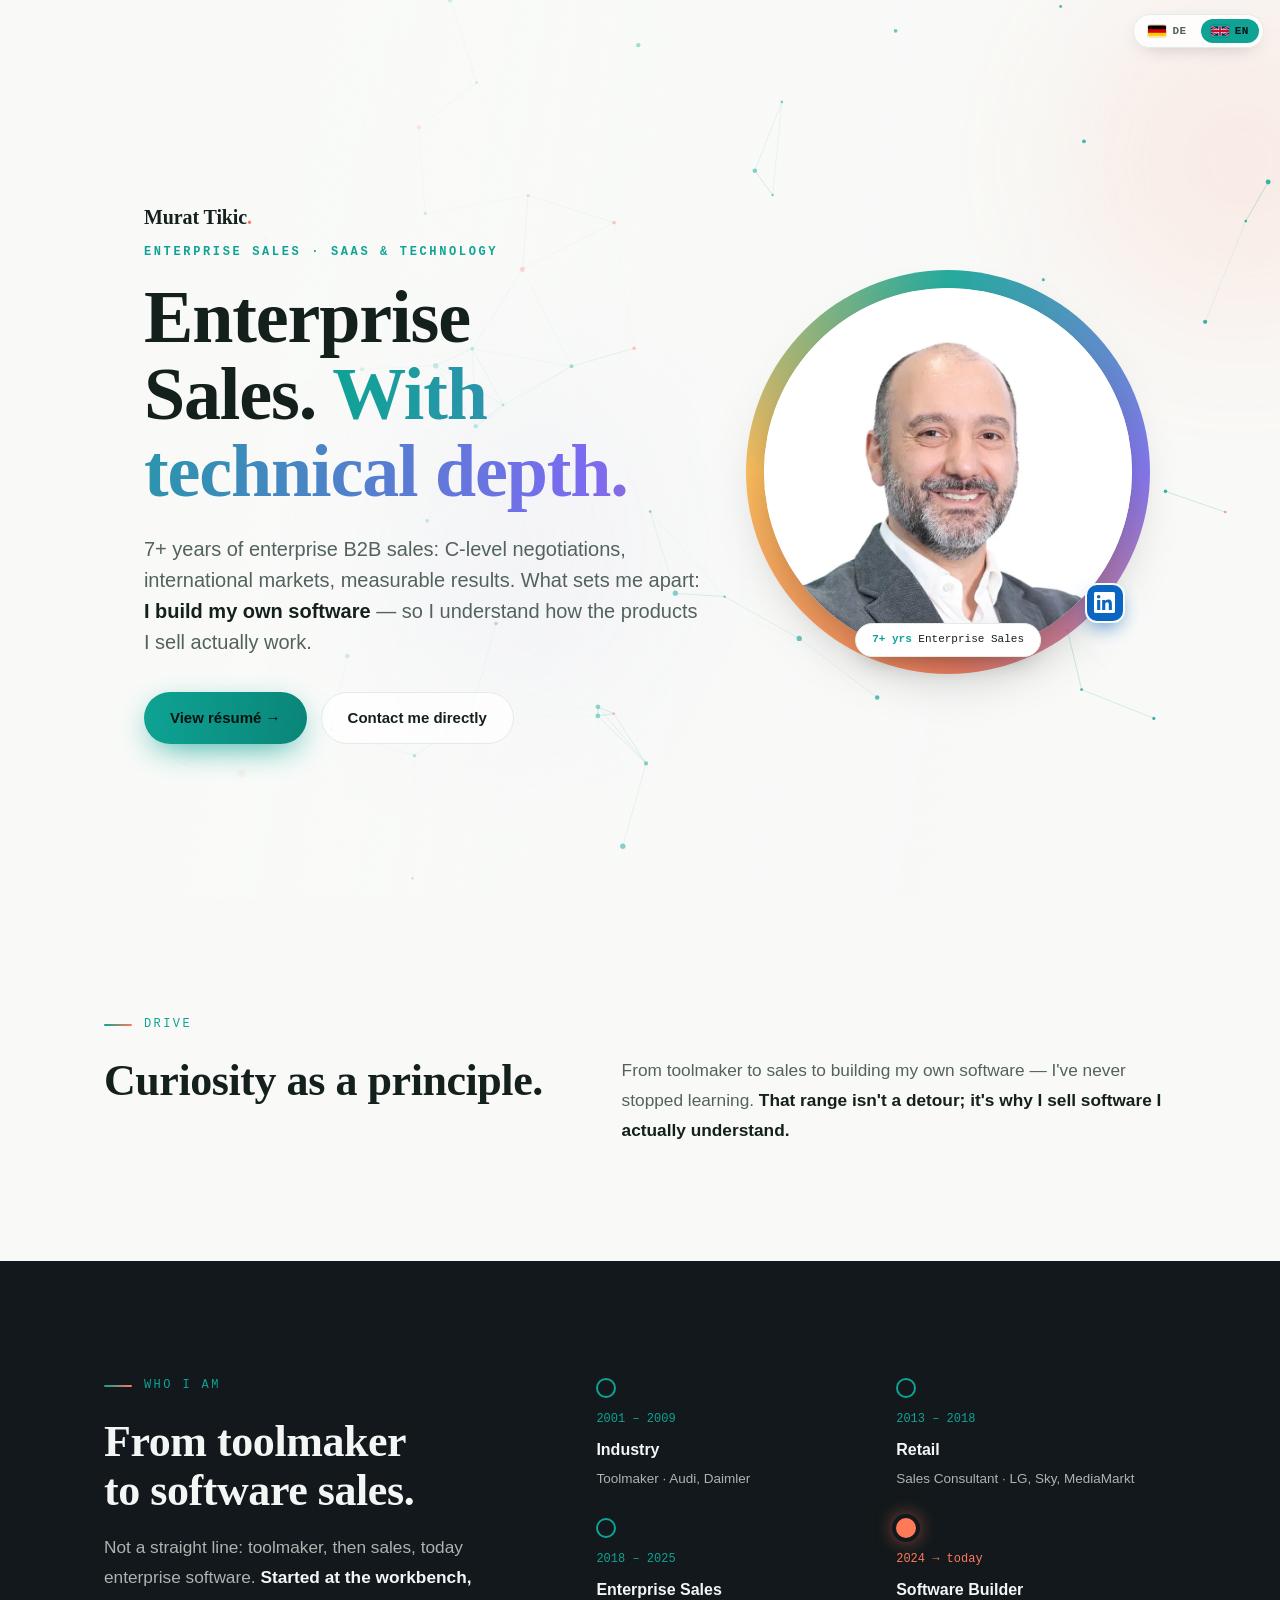
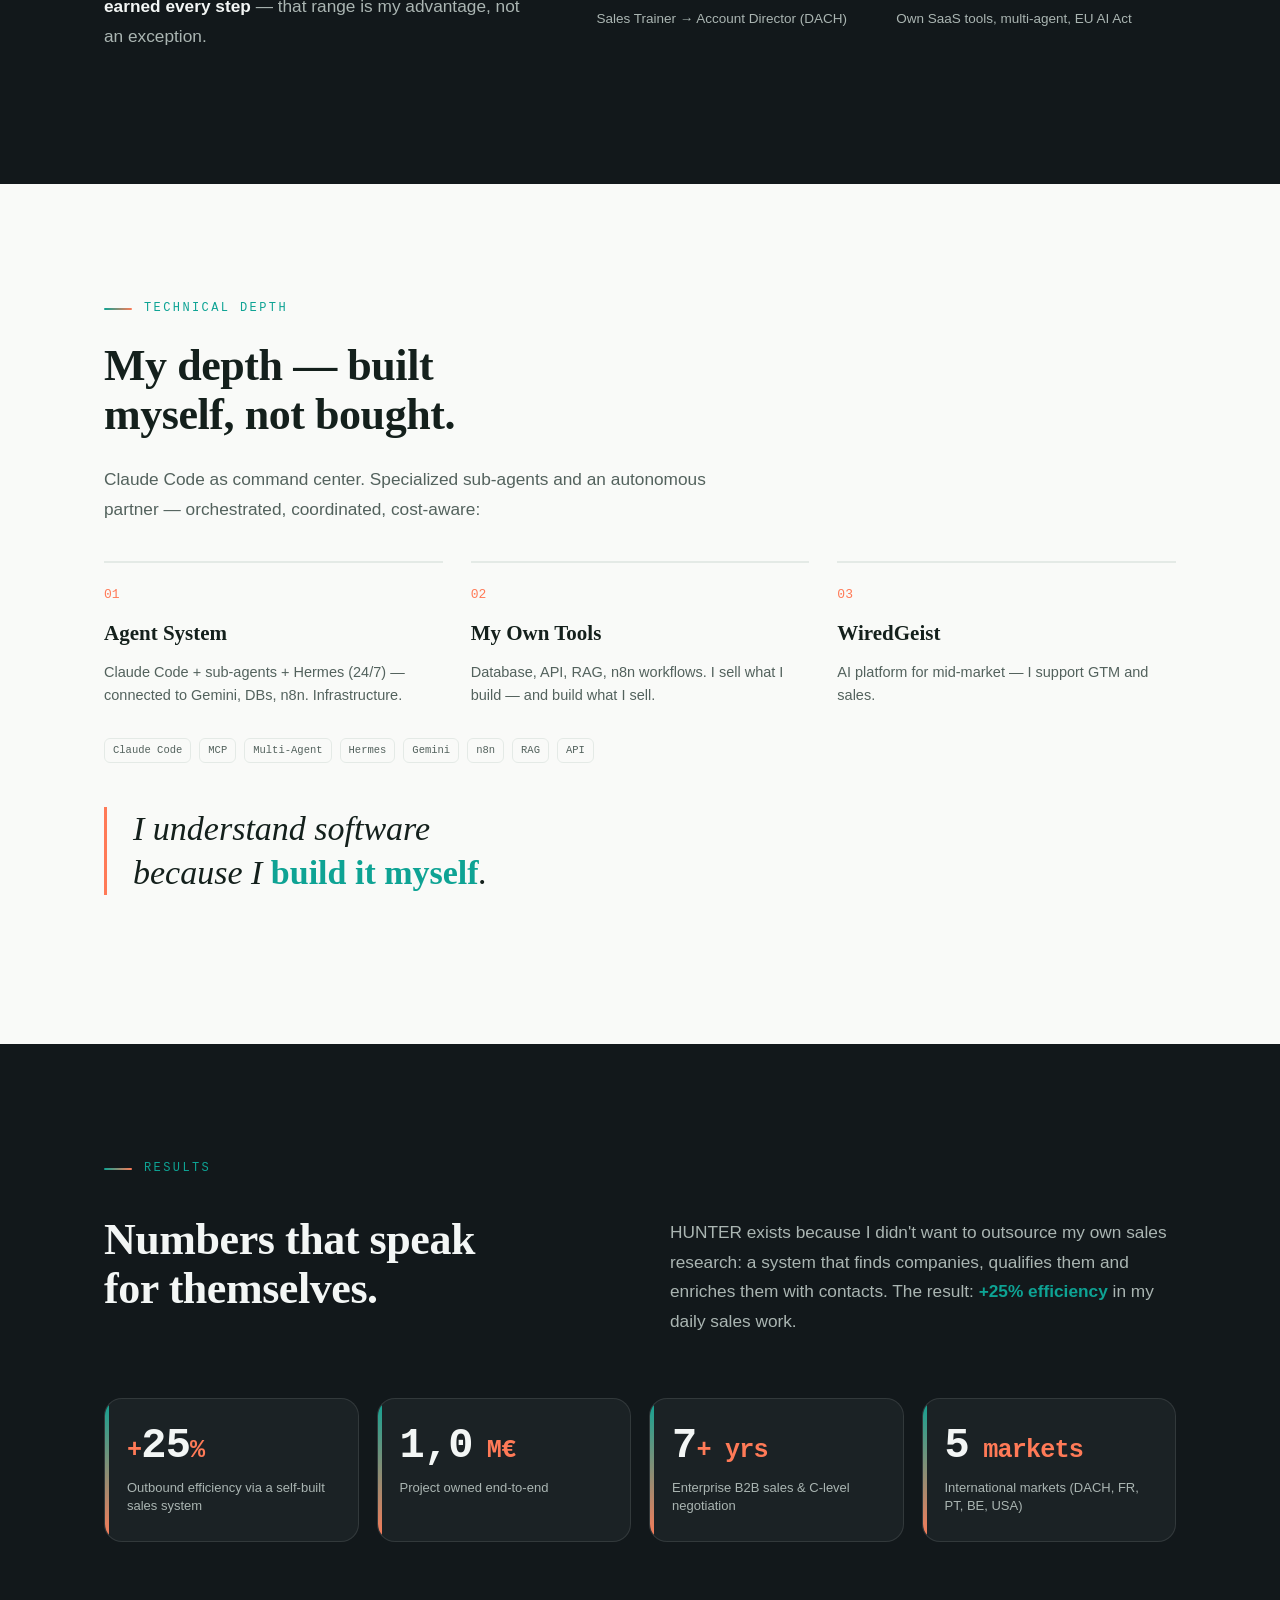
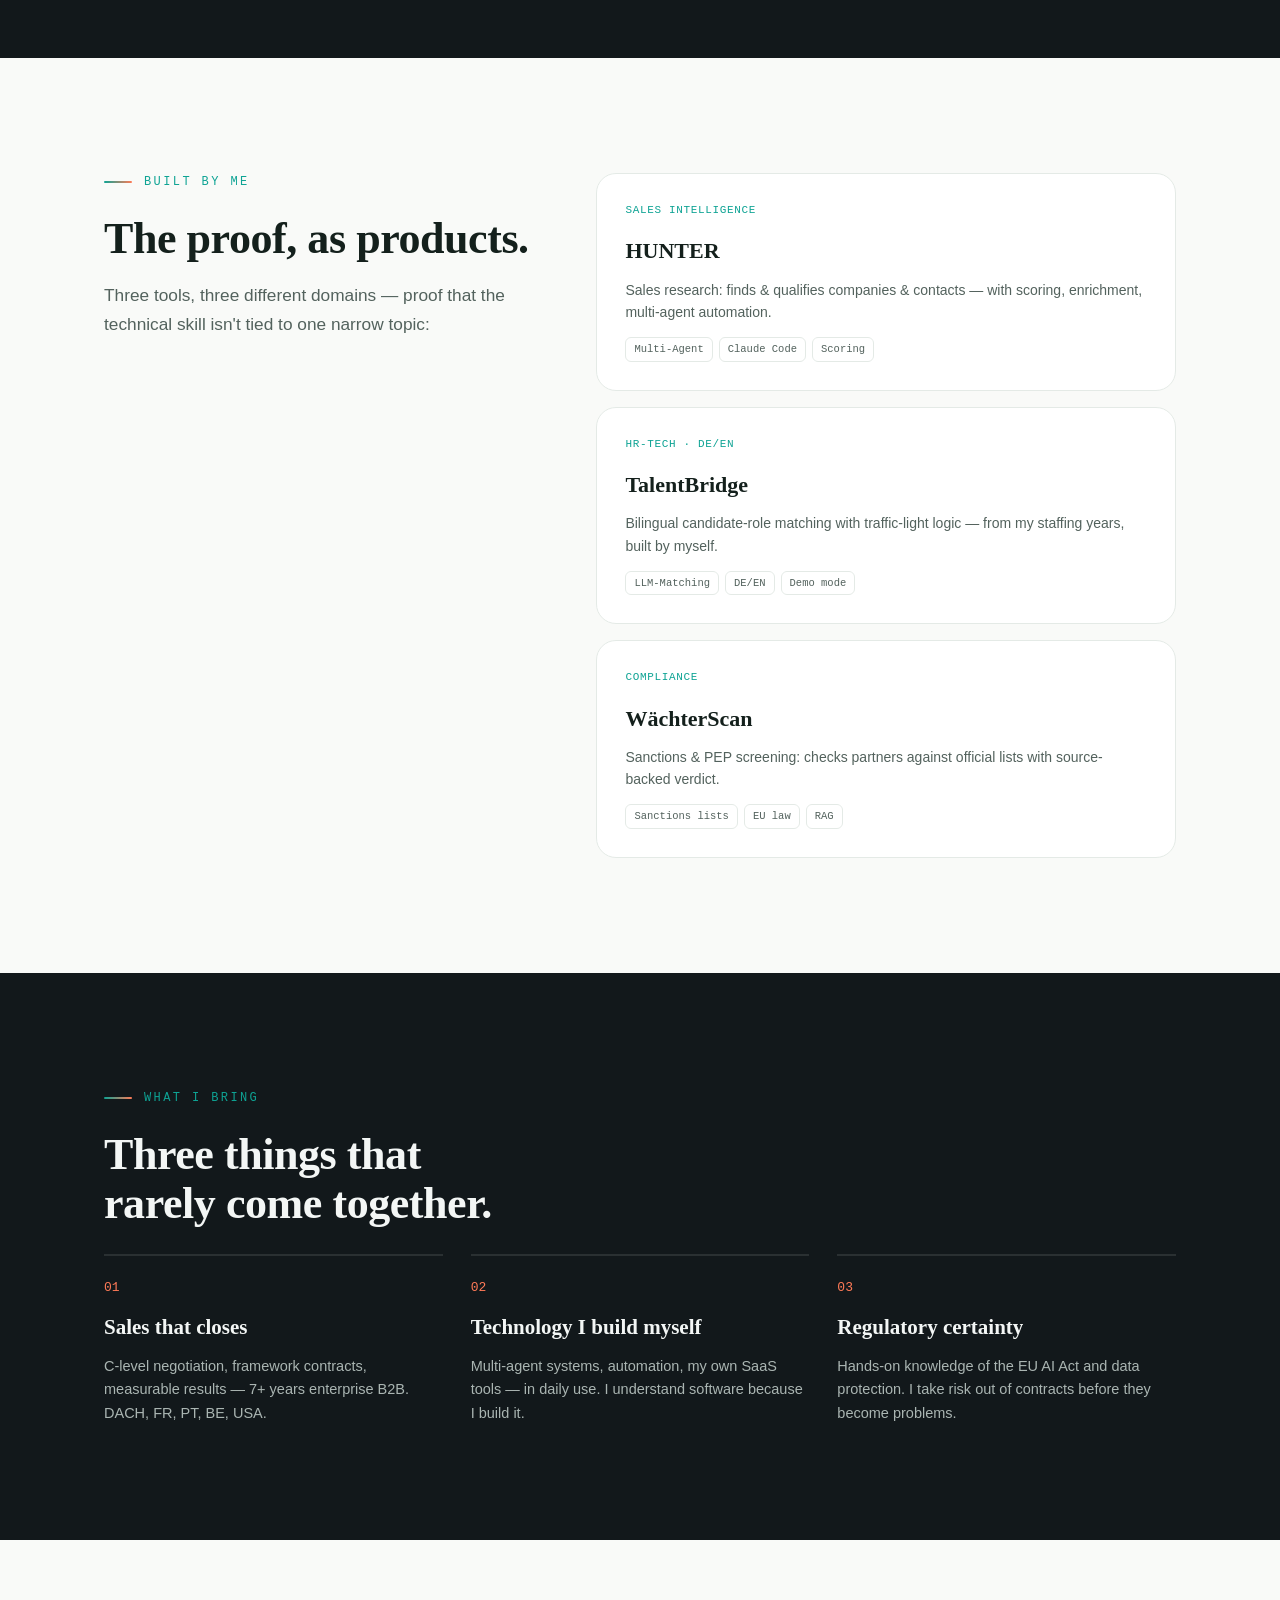
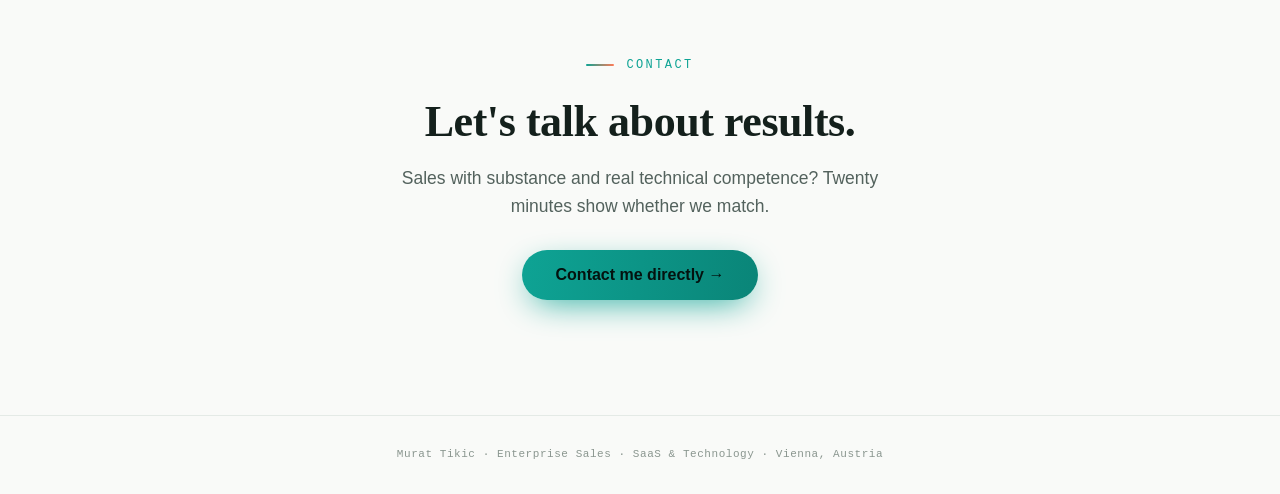
==== commit 305acd19: "Fix: korrekte Ausbildung (Diplom-Kaufmann Duisburg-Essen statt WU Wien Jura)" ====
--- a/index.html
+++ b/index.html
@@ -446,7 +446,7 @@
         <div class="diff">
           <div class="n">03</div>
           <h3 data-i18n="b3h">Regulatorische Sicherheit</h3>
-          <p data-i18n="b3p">Wirtschaftsrecht (WU Wien) und EU AI Act. Ich nehme Verträgen das Risiko, bevor es zum Problem wird.</p>
+          <p data-i18n="b3p">Praxiswissen zu EU AI Act und Datenschutz. Ich nehme Verträgen das Risiko, bevor es zum Problem wird.</p>
         </div>
       </div>
     </div>
@@ -550,7 +550,7 @@
     b2h:{de:`Technik, die ich selbst baue`,en:`Technology I build myself`},
     b2p:{de:`Multi-Agent-Systeme, Automatisierung, eigene SaaS-Tools — im produktiven Einsatz. Ich verstehe Software, weil ich sie baue.`,en:`Multi-agent systems, automation, my own SaaS tools — in daily use. I understand software because I build it.`},
     b3h:{de:`Regulatorische Sicherheit`,en:`Regulatory certainty`},
-    b3p:{de:`Wirtschaftsrecht (WU Wien) und EU AI Act. Ich nehme Verträgen das Risiko, bevor es zum Problem wird.`,en:`Business law (WU Vienna) and EU AI Act. I take risk out of contracts before they become problems.`},
+    b3p:{de:`Praxiswissen zu EU AI Act und Datenschutz. Ich nehme Verträgen das Risiko, bevor es zum Problem wird.`,en:`Hands-on knowledge of the EU AI Act and data protection. I take risk out of contracts before they become problems.`},
     c_label:{de:`Kontakt`,en:`Contact`},
     c_h2:{de:`Sprechen wir über Ergebnisse.`,en:`Let's talk about results.`},
     c_sub:{de:`Vertrieb mit Substanz und echter technischer Kompetenz? Zwanzig Minuten zeigen, ob wir zueinander passen.`,en:`Sales with substance and real technical competence? Twenty minutes show whether we match.`},
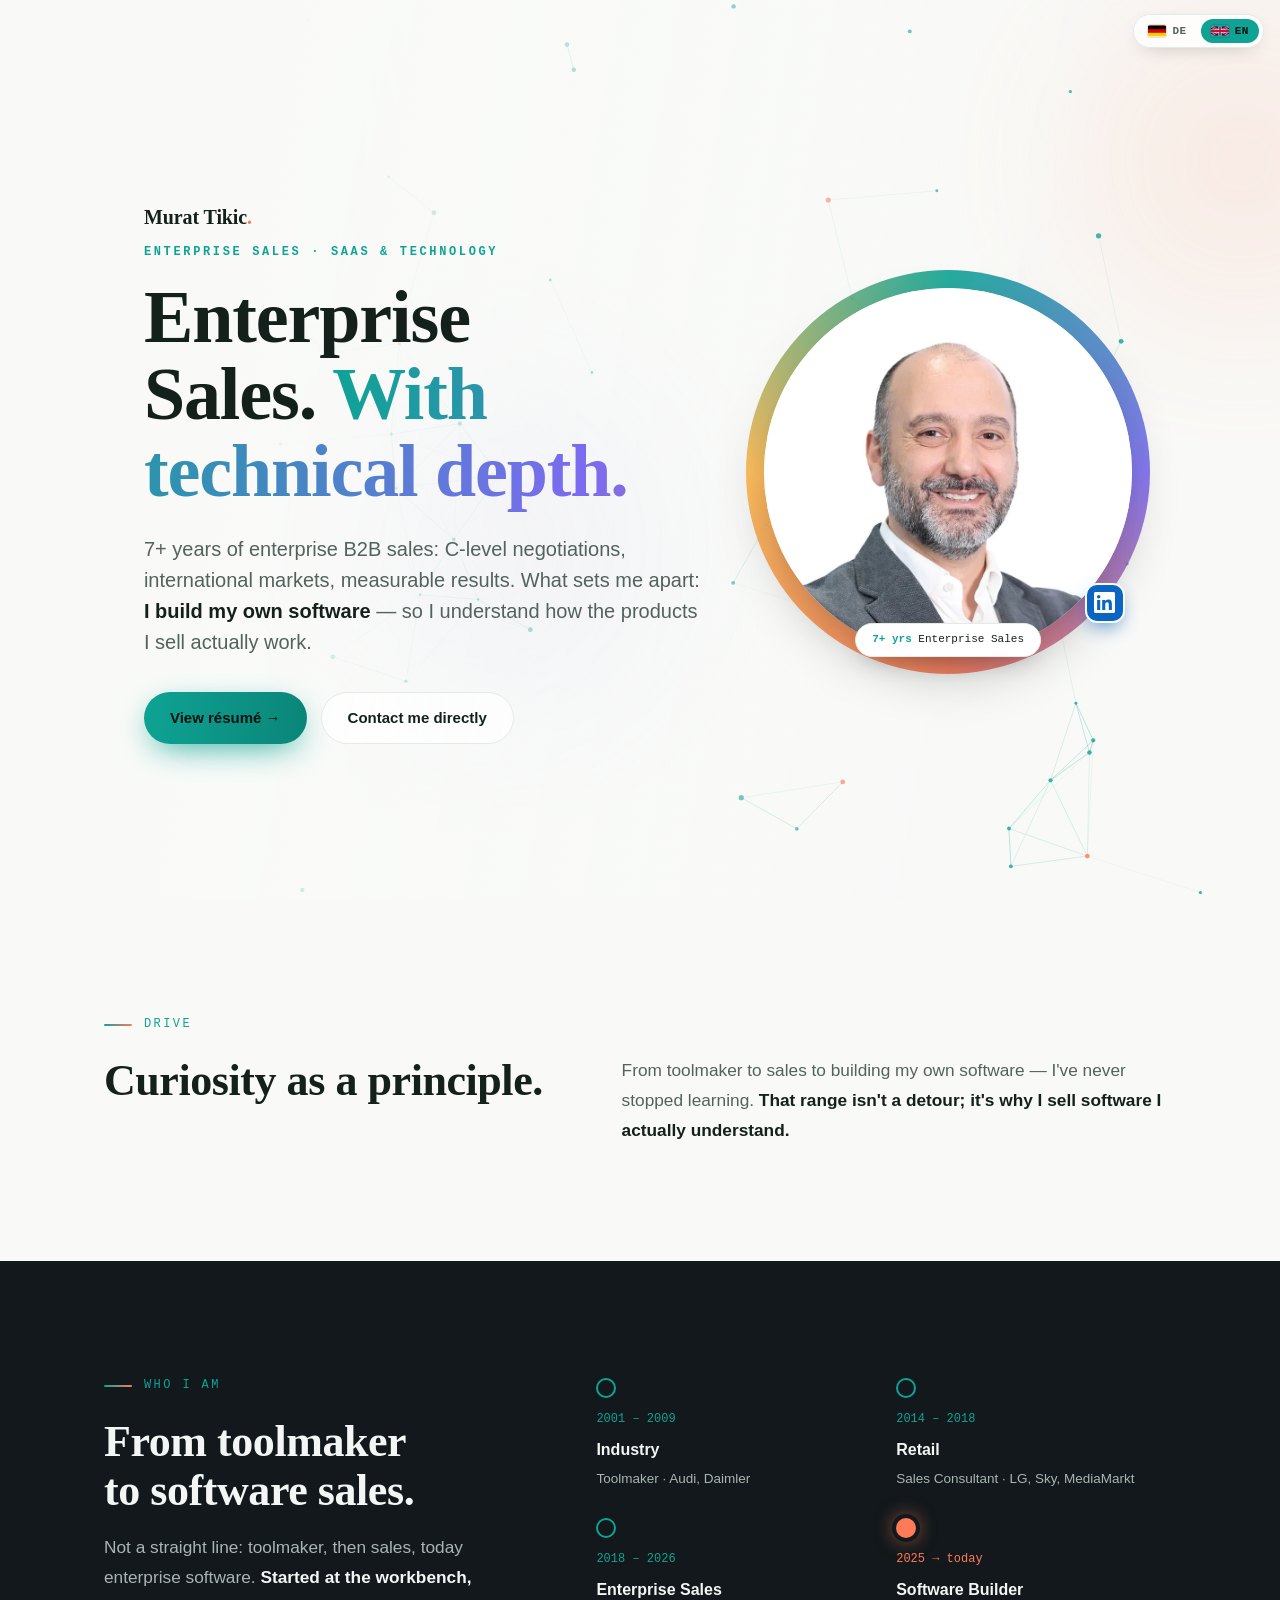
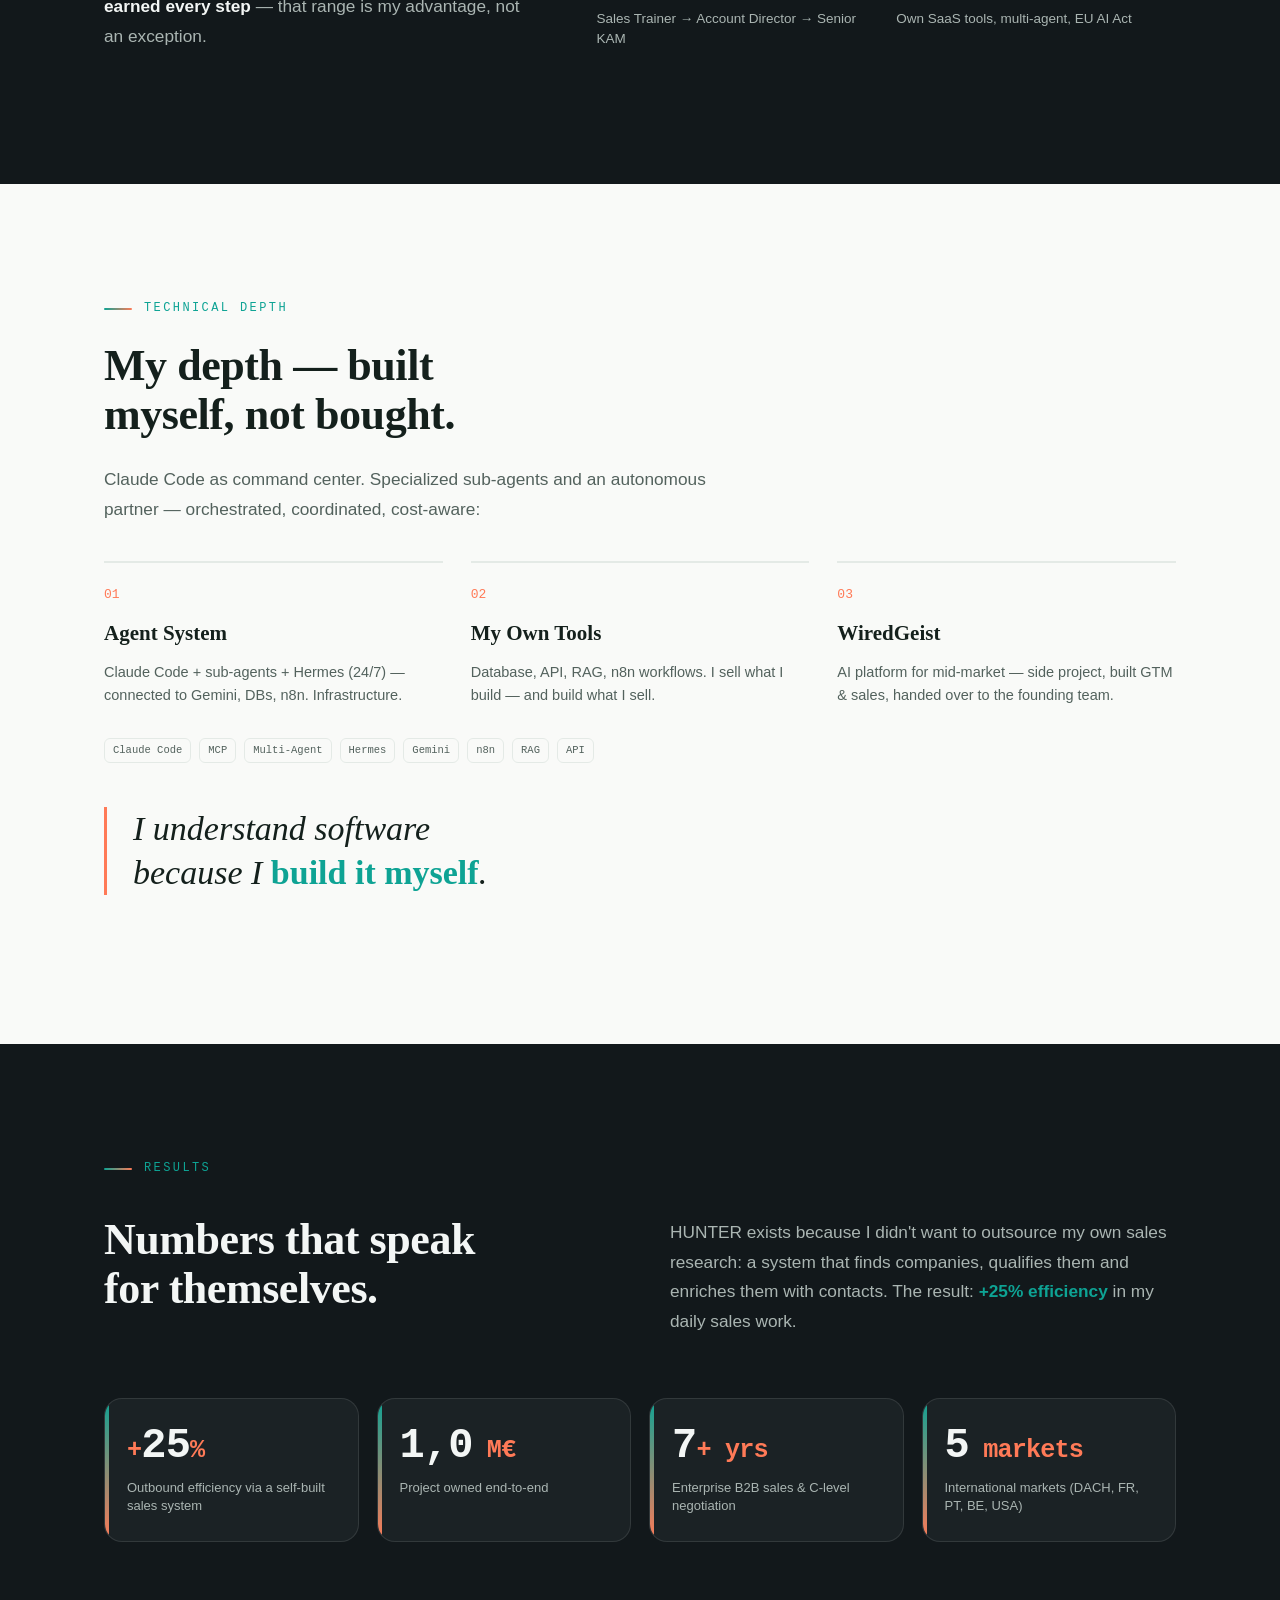
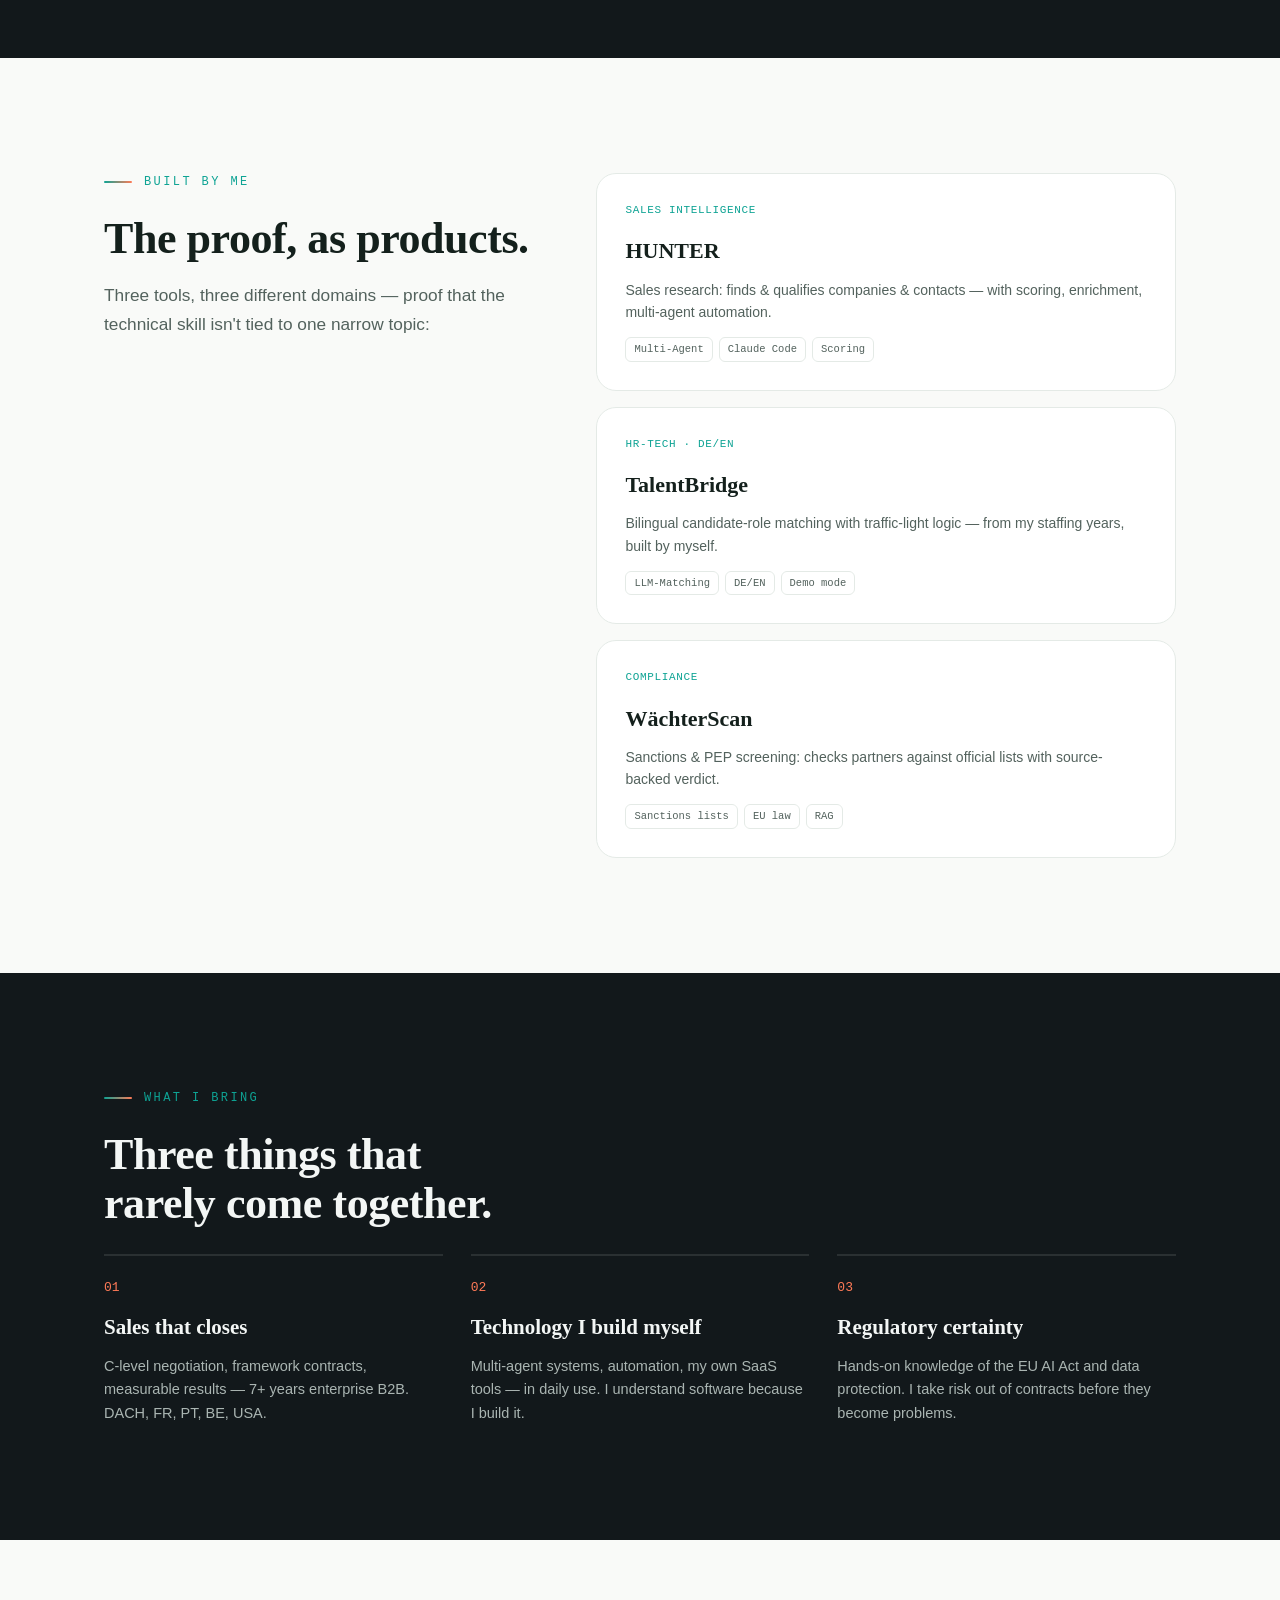
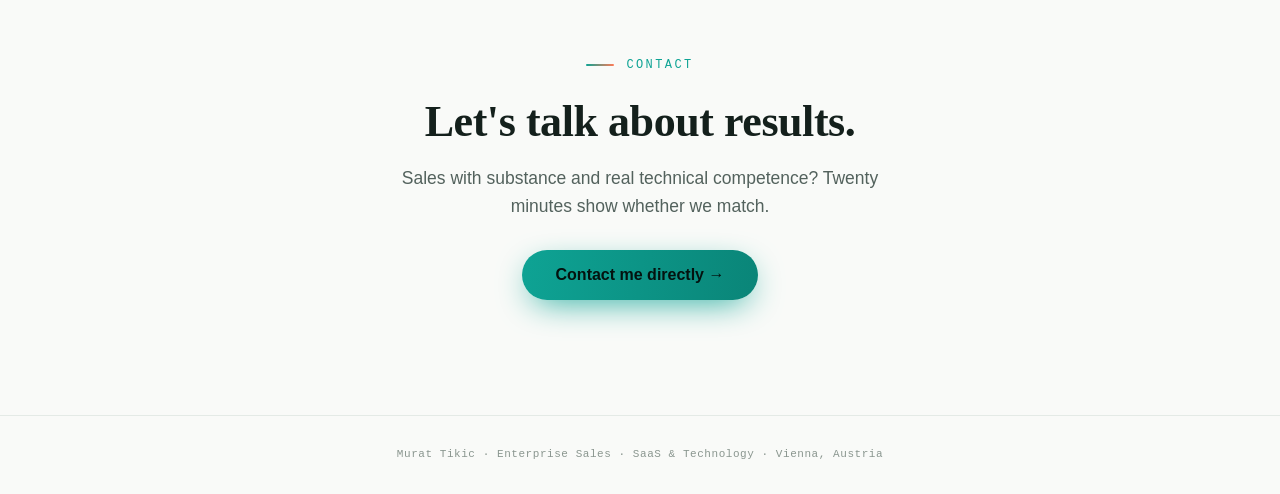
==== commit 74adad44: "CV-Update: neuer Werdegang (IVM/Adecco/WiredGeist/Ausbildung) — index.html" ====
--- a/index.html
+++ b/index.html
@@ -340,9 +340,9 @@
       </div>
       <div class="arc" style="margin-top:0">
         <div class="node"><div class="yr">2001 – 2009</div><div class="t" data-i18n="n1t">Industrie</div><div class="d" data-i18n="n1d">Werkzeugmechaniker · Audi, Daimler</div></div>
-        <div class="node"><div class="yr">2013 – 2018</div><div class="t" data-i18n="n2t">Retail</div><div class="d" data-i18n="n2d">Sales Consultant · LG, Sky, MediaMarkt</div></div>
-        <div class="node"><div class="yr">2018 – 2025</div><div class="t" data-i18n="n3t">Enterprise Sales</div><div class="d" data-i18n="n3d">Sales Trainer → Account Director (DACH)</div></div>
-        <div class="node dest"><div class="yr" data-i18n="n4y">2024 → heute</div><div class="t" data-i18n="n4t">Software-Builder</div><div class="d" data-i18n="n4d">Eigene SaaS-Tools, Multi-Agent, EU AI Act</div></div>
+        <div class="node"><div class="yr">2014 – 2018</div><div class="t" data-i18n="n2t">Retail</div><div class="d" data-i18n="n2d">Sales Consultant · LG, Sky, MediaMarkt</div></div>
+        <div class="node"><div class="yr">2018 – 2026</div><div class="t" data-i18n="n3t">Enterprise Sales</div><div class="d" data-i18n="n3d">Sales Trainer → Account Director → Senior KAM</div></div>
+        <div class="node dest"><div class="yr" data-i18n="n4y">2025 → heute</div><div class="t" data-i18n="n4t">Software-Builder</div><div class="d" data-i18n="n4d">Eigene SaaS-Tools, Multi-Agent, EU AI Act</div></div>
       </div>
     </div>
   </section>
@@ -367,7 +367,7 @@
         <div class="diff">
           <div class="n">03</div>
           <h3 data-i18n="cap3_h">WiredGeist</h3>
-          <p data-i18n="cap3_p">KI-Plattform für den Mittelstand — ich unterstütze bei GTM und Vertrieb.</p>
+          <p data-i18n="cap3_p">KI-Plattform für den Mittelstand — Nebenprojekt, GTM &amp; Vertrieb aufgebaut, an das Gründerteam übergeben.</p>
         </div>
       </div>
       <div style="display:flex;flex-wrap:wrap;gap:8px;margin-top:30px" aria-label="Tech-Stack">
@@ -514,8 +514,8 @@
     n2t:{de:`Retail`,en:`Retail`},
     n2d:{de:`Sales Consultant · LG, Sky, MediaMarkt`,en:`Sales Consultant · LG, Sky, MediaMarkt`},
     n3t:{de:`Enterprise Sales`,en:`Enterprise Sales`},
-    n3d:{de:`Sales Trainer → Account Director (DACH)`,en:`Sales Trainer → Account Director (DACH)`},
-    n4y:{de:`2024 → heute`,en:`2024 → today`},
+    n3d:{de:`Sales Trainer → Account Director → Senior KAM`,en:`Sales Trainer → Account Director → Senior KAM`},
+    n4y:{de:`2025 → heute`,en:`2025 → today`},
     n4t:{de:`Software-Builder`,en:`Software Builder`},
     n4d:{de:`Eigene SaaS-Tools, Multi-Agent, EU AI Act`,en:`Own SaaS tools, multi-agent, EU AI Act`},
     proof_label:{de:`Technische Tiefe`,en:`Technical Depth`},
@@ -526,7 +526,7 @@
     cap2_h:{de:`Eigene Tools`,en:`My Own Tools`},
     cap2_p:{de:`Datenbank, API, RAG, n8n-Workflows. Ich verkaufe was ich baue — und baue was ich verkaufe.`,en:`Database, API, RAG, n8n workflows. I sell what I build — and build what I sell.`},
     cap3_h:{de:`WiredGeist`,en:`WiredGeist`},
-    cap3_p:{de:`KI-Plattform für den Mittelstand — ich unterstütze bei GTM und Vertrieb.`,en:`AI platform for mid-market — I support GTM and sales.`},
+    cap3_p:{de:`KI-Plattform für den Mittelstand — Nebenprojekt, GTM &amp; Vertrieb aufgebaut, an das Gründerteam übergeben.`,en:`AI platform for mid-market — side project, built GTM &amp; sales, handed over to the founding team.`},
     proof_close:{de:`Ich verstehe Software, weil ich sie <span class="hl">selbst baue</span>.`,en:`I understand software because I <span class="hl">build it myself</span>.`},
     res_label:{de:`Ergebnisse`,en:`Results`},
     res_h2:{de:`Zahlen, die für sich sprechen.`,en:`Numbers that speak for themselves.`},
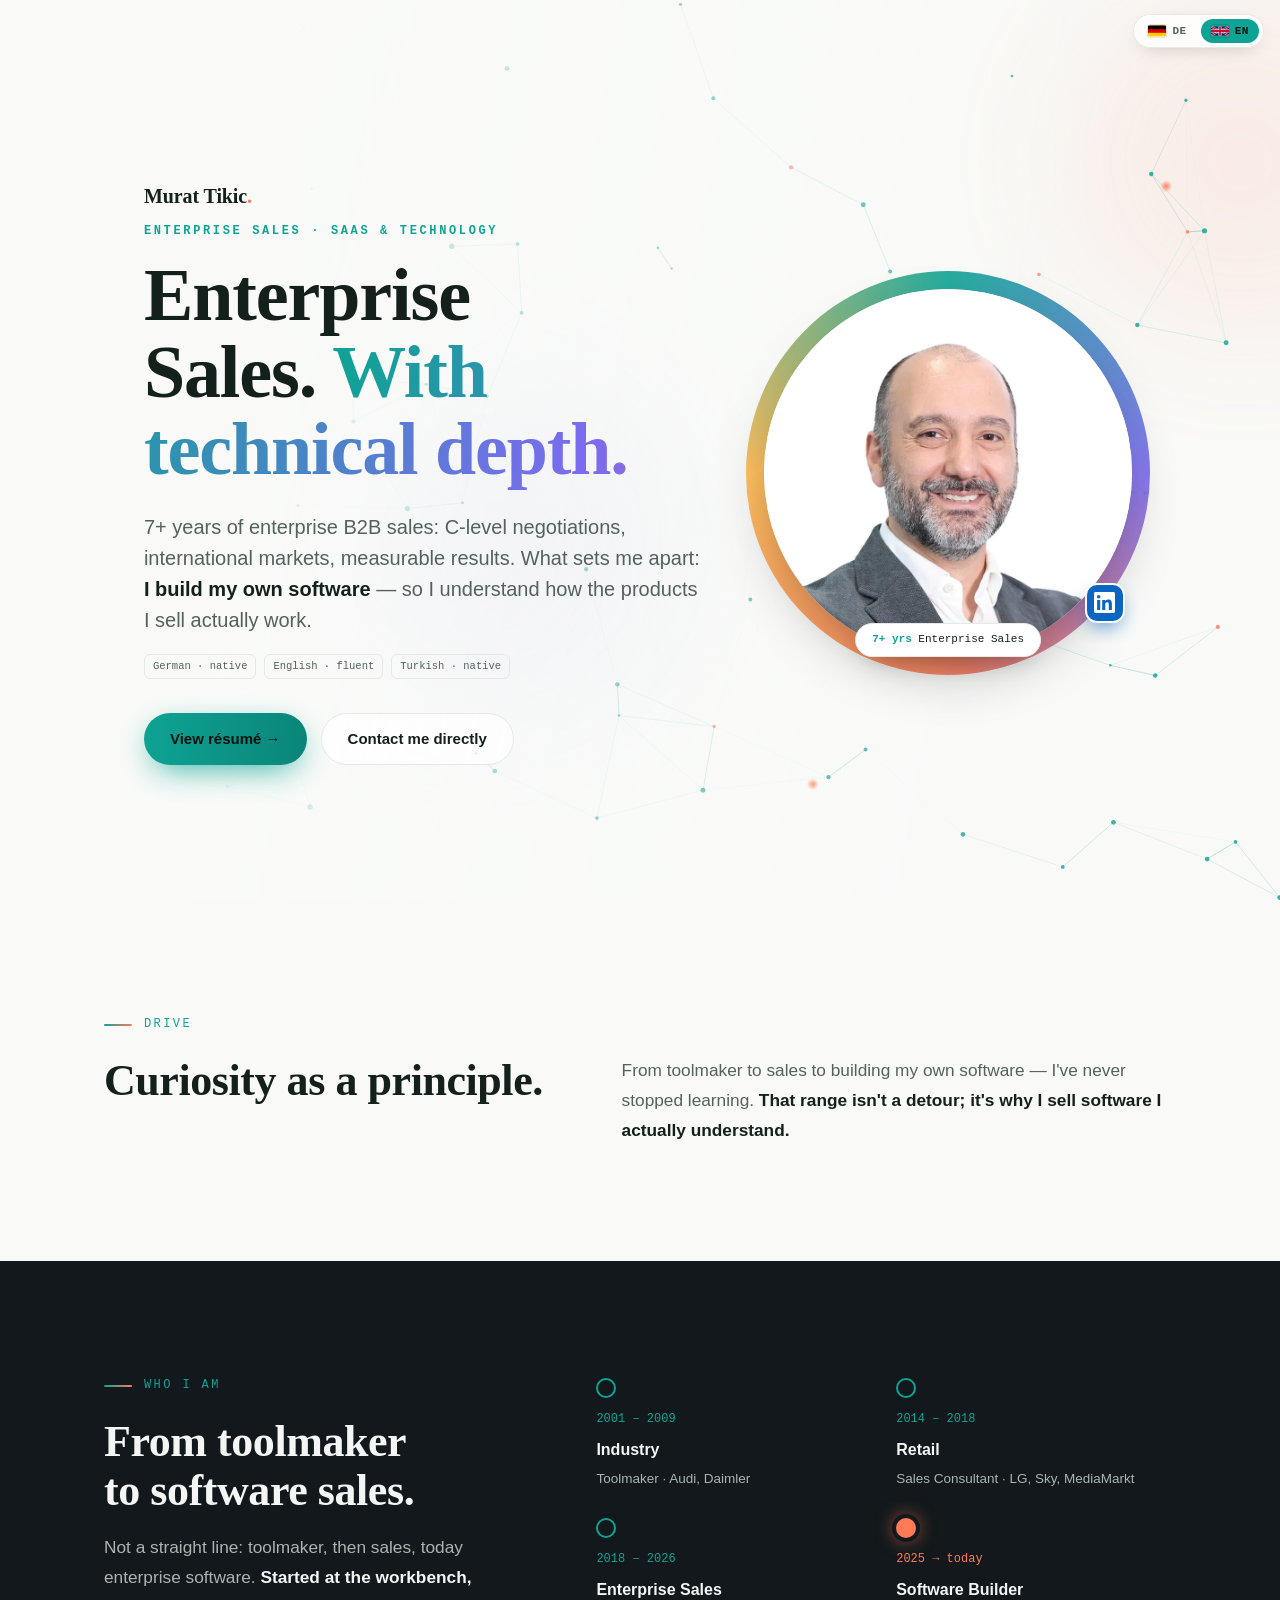
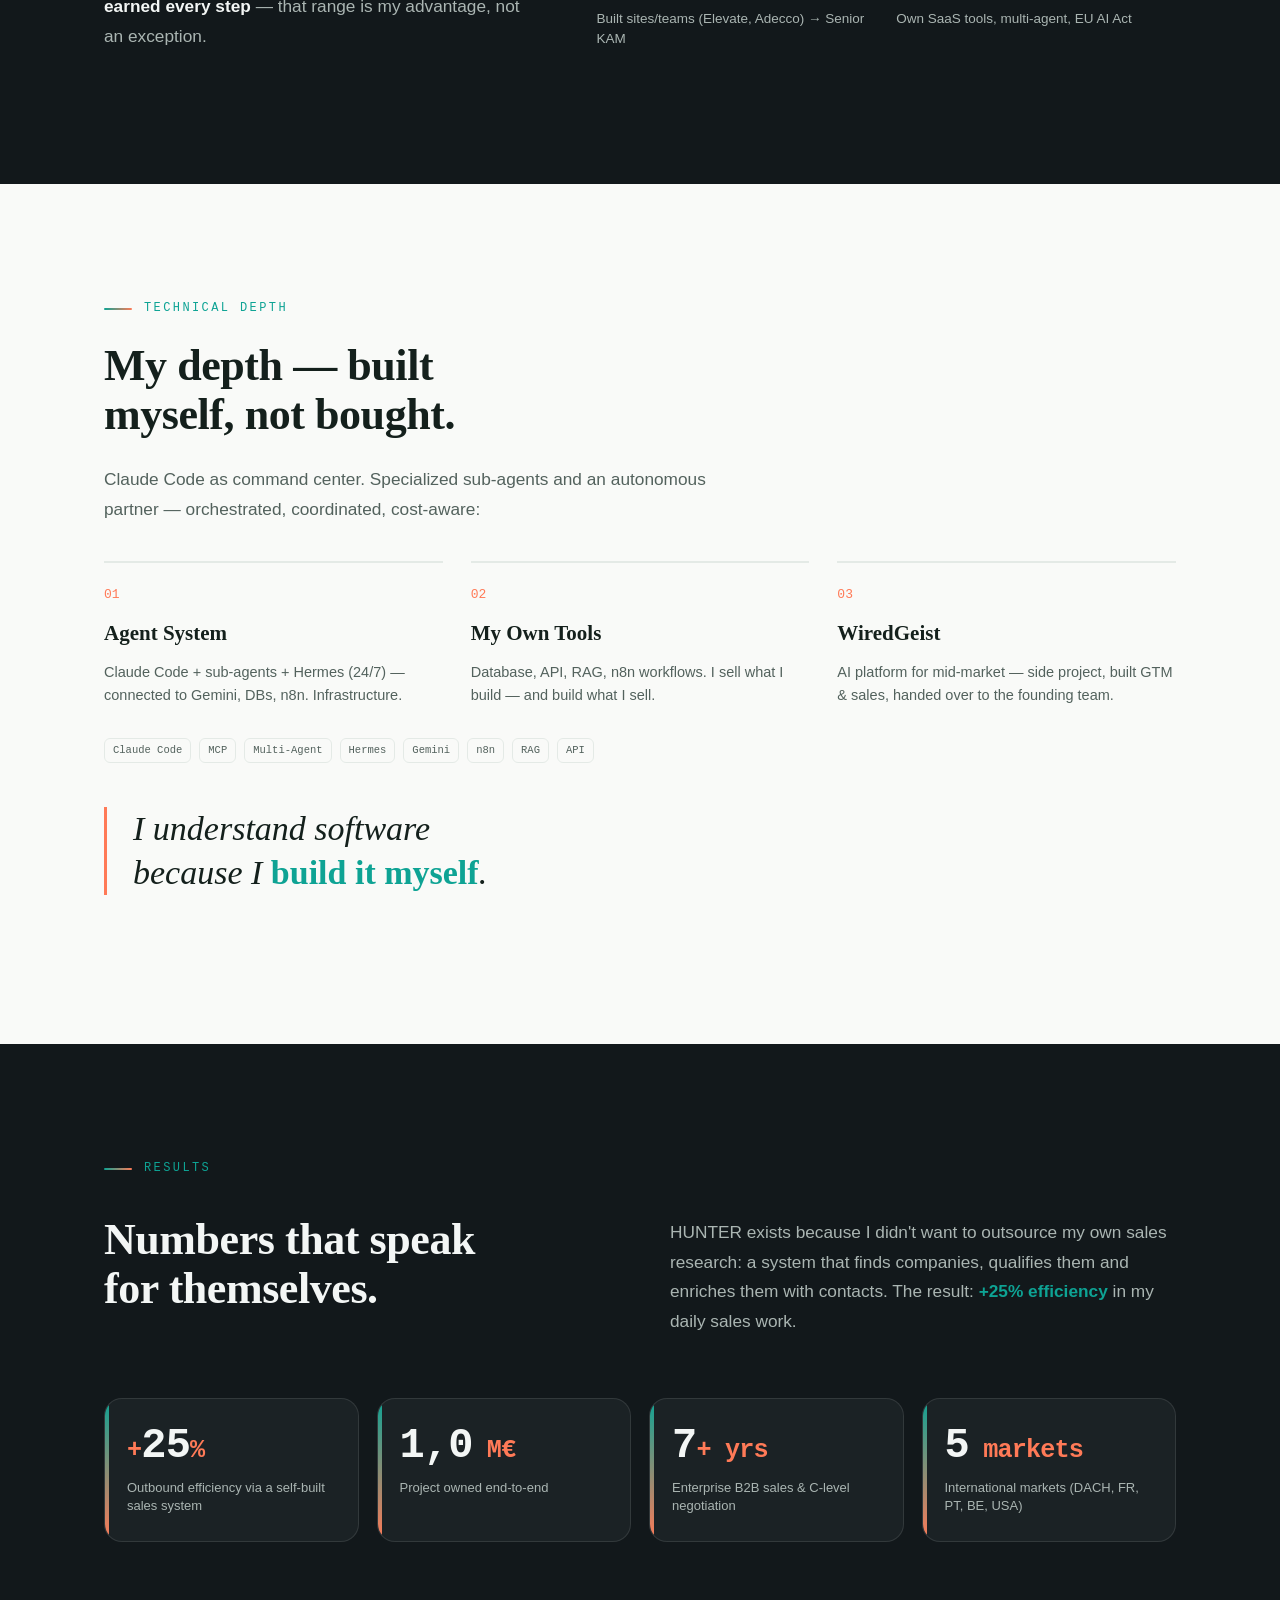
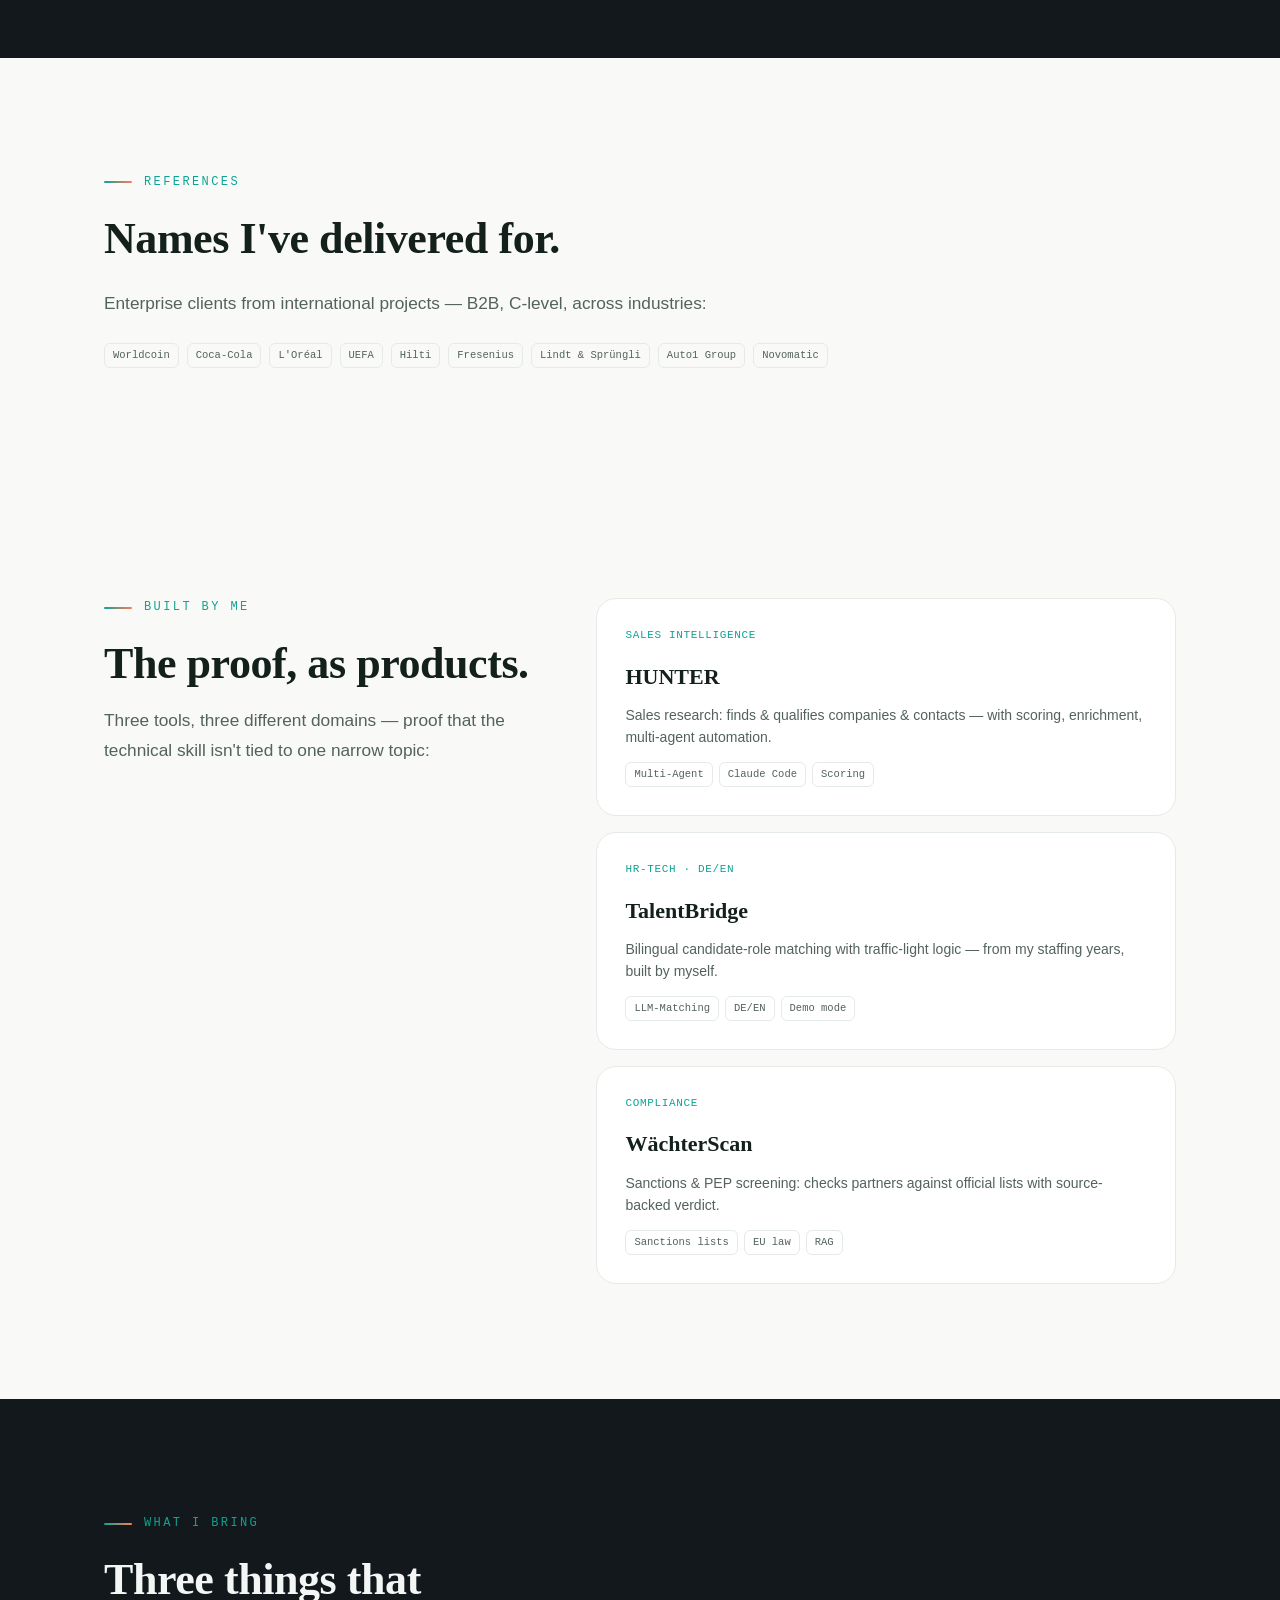
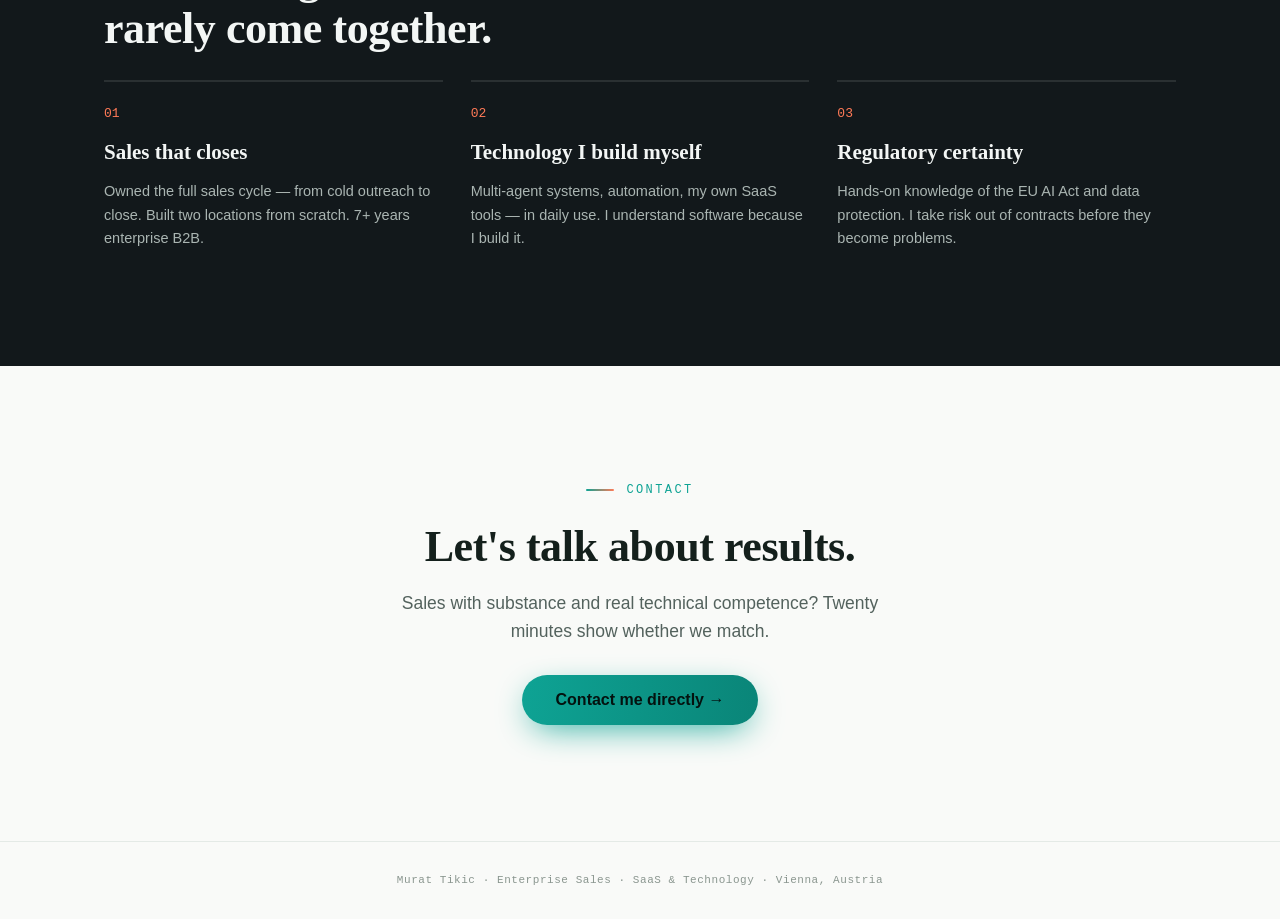
==== commit 7f426e6e: "Landing/CV: Sprachen, Referenzen, Standortaufbau-Story ergänzen" ====
--- a/index.html
+++ b/index.html
@@ -295,6 +295,9 @@
         <div class="eyebrow" data-i18n="hero_eyebrow">Enterprise Sales · SaaS & Technologie</div>
         <h1 data-i18n="hero_h1">Enterprise Sales. <span class="grad">Mit technischer Tiefe.</span></h1>
         <p class="lead" data-i18n="hero_bridge">7+ Jahre Enterprise-B2B-Vertrieb: C-Level-Verhandlungen, internationale Märkte, messbare Ergebnisse. Mein Unterschied: <b>Ich baue eigene Software</b> — und verstehe dadurch, wie die Produkte, die ich verkaufe, wirklich funktionieren.</p>
+        <div style="display:flex;flex-wrap:wrap;gap:8px;margin:18px 0 4px" aria-label="Sprachen">
+          <span class="tag" data-i18n="lang_de">Deutsch · Muttersprache</span><span class="tag" data-i18n="lang_en">Englisch · verhandlungssicher</span><span class="tag" data-i18n="lang_tr">Türkisch · Muttersprache</span>
+        </div>
         <div class="cta">
           <a class="btn primary" id="cvBtn" href="cv.html" data-cv-de="cv.html" data-cv-en="cv-en.html" target="_blank" rel="noopener" data-i18n="btn_cv">Lebenslauf ansehen →</a>
           <button class="btn ghost js-contact" type="button" data-i18n="btn_talk">Gespräch anfragen</button>
@@ -341,7 +344,7 @@
       <div class="arc" style="margin-top:0">
         <div class="node"><div class="yr">2001 – 2009</div><div class="t" data-i18n="n1t">Industrie</div><div class="d" data-i18n="n1d">Werkzeugmechaniker · Audi, Daimler</div></div>
         <div class="node"><div class="yr">2014 – 2018</div><div class="t" data-i18n="n2t">Retail</div><div class="d" data-i18n="n2d">Sales Consultant · LG, Sky, MediaMarkt</div></div>
-        <div class="node"><div class="yr">2018 – 2026</div><div class="t" data-i18n="n3t">Enterprise Sales</div><div class="d" data-i18n="n3d">Sales Trainer → Account Director → Senior KAM</div></div>
+        <div class="node"><div class="yr">2018 – 2026</div><div class="t" data-i18n="n3t">Enterprise Sales</div><div class="d" data-i18n="n3d">Standort-/Teamaufbau (Elevate, Adecco) → Senior KAM</div></div>
         <div class="node dest"><div class="yr" data-i18n="n4y">2025 → heute</div><div class="t" data-i18n="n4t">Software-Builder</div><div class="d" data-i18n="n4d">Eigene SaaS-Tools, Multi-Agent, EU AI Act</div></div>
       </div>
     </div>
@@ -396,6 +399,18 @@
     </div>
   </section>
 
+  <!-- REFERENCES -->
+  <section>
+    <div class="wrap reveal">
+      <div class="sec-label" data-i18n="ref_label">Referenzen</div>
+      <h2 data-i18n="ref_h2">Namen, bei denen ich geliefert habe.</h2>
+      <p class="prose" style="margin-bottom:24px" data-i18n="ref_p">Enterprise-Kunden aus internationalen Projekten — B2B, C-Level, branchenübergreifend:</p>
+      <div style="display:flex;flex-wrap:wrap;gap:8px" aria-label="Referenzen">
+        <span class="tag">Worldcoin</span><span class="tag">Coca-Cola</span><span class="tag">L'Oréal</span><span class="tag">UEFA</span><span class="tag">Hilti</span><span class="tag">Fresenius</span><span class="tag">Lindt &amp; Sprüngli</span><span class="tag">Auto1 Group</span><span class="tag">Novomatic</span>
+      </div>
+    </div>
+  </section>
+
   <!-- WORKS -->
   <section>
     <div class="wrap reveal sticky-grid">
@@ -436,7 +451,7 @@
         <div class="diff">
           <div class="n">01</div>
           <h3 data-i18n="b1h">Vertrieb, der abschließt</h3>
-          <p data-i18n="b1p">C-Level-Verhandlung, Rahmenverträge, messbare Ergebnisse — 7+ Jahre Enterprise-B2B. DACH, FR, PT, BE, USA.</p>
+          <p data-i18n="b1p">Vollen Sales-Zyklus verantwortet — von Kaltakquise bis Abschluss. Zwei Standorte von Grund auf aufgebaut. 7+ Jahre Enterprise-B2B.</p>
         </div>
         <div class="diff">
           <div class="n">02</div>
@@ -500,6 +515,9 @@
     hero_eyebrow:{de:`Enterprise Sales · SaaS & Technologie`,en:`Enterprise Sales · SaaS & Technology`},
     hero_h1:{de:`Enterprise Sales. <span class="grad">Mit technischer Tiefe.</span>`,en:`Enterprise Sales. <span class="grad">With technical depth.</span>`},
     hero_bridge:{de:`7+ Jahre Enterprise-B2B-Vertrieb: C-Level-Verhandlungen, internationale Märkte, messbare Ergebnisse. Mein Unterschied: <b>Ich baue eigene Software</b> — und verstehe dadurch, wie die Produkte, die ich verkaufe, wirklich funktionieren.`,en:`7+ years of enterprise B2B sales: C-level negotiations, international markets, measurable results. What sets me apart: <b>I build my own software</b> — so I understand how the products I sell actually work.`},
+    lang_de:{de:`Deutsch · Muttersprache`,en:`German · native`},
+    lang_en:{de:`Englisch · verhandlungssicher`,en:`English · fluent`},
+    lang_tr:{de:`Türkisch · Muttersprache`,en:`Turkish · native`},
     btn_cv:{de:`Lebenslauf ansehen →`,en:`View résumé →`},
     btn_talk:{de:`Mich direkt kontaktieren`,en:`Contact me directly`},
     badge:{de:`<b>7+ Jahre</b> Enterprise Sales`,en:`<b>7+ yrs</b> Enterprise Sales`},
@@ -514,7 +532,7 @@
     n2t:{de:`Retail`,en:`Retail`},
     n2d:{de:`Sales Consultant · LG, Sky, MediaMarkt`,en:`Sales Consultant · LG, Sky, MediaMarkt`},
     n3t:{de:`Enterprise Sales`,en:`Enterprise Sales`},
-    n3d:{de:`Sales Trainer → Account Director → Senior KAM`,en:`Sales Trainer → Account Director → Senior KAM`},
+    n3d:{de:`Standort-/Teamaufbau (Elevate, Adecco) → Senior KAM`,en:`Built sites/teams (Elevate, Adecco) → Senior KAM`},
     n4y:{de:`2025 → heute`,en:`2025 → today`},
     n4t:{de:`Software-Builder`,en:`Software Builder`},
     n4d:{de:`Eigene SaaS-Tools, Multi-Agent, EU AI Act`,en:`Own SaaS tools, multi-agent, EU AI Act`},
@@ -536,6 +554,9 @@
     stat3:{de:`Enterprise-B2B-Vertrieb &amp; C-Level-Verhandlung`,en:`Enterprise B2B sales &amp; C-level negotiation`},
     stat4:{de:`Internationale Märkte (DACH, FR, PT, BE, USA)`,en:`International markets (DACH, FR, PT, BE, USA)`},
     u_mio:{de:` Mio €`,en:` M€`},u_yrs:{de:`+ J.`,en:`+ yrs`},u_markets:{de:` Länder`,en:` markets`},
+    ref_label:{de:`Referenzen`,en:`References`},
+    ref_h2:{de:`Namen, bei denen ich geliefert habe.`,en:`Names I've delivered for.`},
+    ref_p:{de:`Enterprise-Kunden aus internationalen Projekten — B2B, C-Level, branchenübergreifend:`,en:`Enterprise clients from international projects — B2B, C-level, across industries:`},
     works_label:{de:`Selbst gebaut`,en:`Built by me`},
     works_h2:{de:`Der Beweis in Produktform.`,en:`The proof, as products.`},
     works_intro:{de:`Drei Tools, drei verschiedene Domänen — das zeigt, dass die technische Fähigkeit nicht an ein einzelnes Thema gebunden ist:`,en:`Three tools, three different domains — proof that the technical skill isn't tied to one narrow topic:`},
@@ -546,7 +567,7 @@
     bring_label:{de:`Was ich einbringe`,en:`What I bring`},
     bring_h2:{de:`Drei Dinge, die selten zusammenkommen.`,en:`Three things that rarely come together.`},
     b1h:{de:`Vertrieb, der abschließt`,en:`Sales that closes`},
-    b1p:{de:`C-Level-Verhandlung, Rahmenverträge, messbare Ergebnisse — 7+ Jahre Enterprise-B2B. DACH, FR, PT, BE, USA.`,en:`C-level negotiation, framework contracts, measurable results — 7+ years enterprise B2B. DACH, FR, PT, BE, USA.`},
+    b1p:{de:`Vollen Sales-Zyklus verantwortet — von Kaltakquise bis Abschluss. Zwei Standorte von Grund auf aufgebaut. 7+ Jahre Enterprise-B2B.`,en:`Owned the full sales cycle — from cold outreach to close. Built two locations from scratch. 7+ years enterprise B2B.`},
     b2h:{de:`Technik, die ich selbst baue`,en:`Technology I build myself`},
     b2p:{de:`Multi-Agent-Systeme, Automatisierung, eigene SaaS-Tools — im produktiven Einsatz. Ich verstehe Software, weil ich sie baue.`,en:`Multi-agent systems, automation, my own SaaS tools — in daily use. I understand software because I build it.`},
     b3h:{de:`Regulatorische Sicherheit`,en:`Regulatory certainty`},
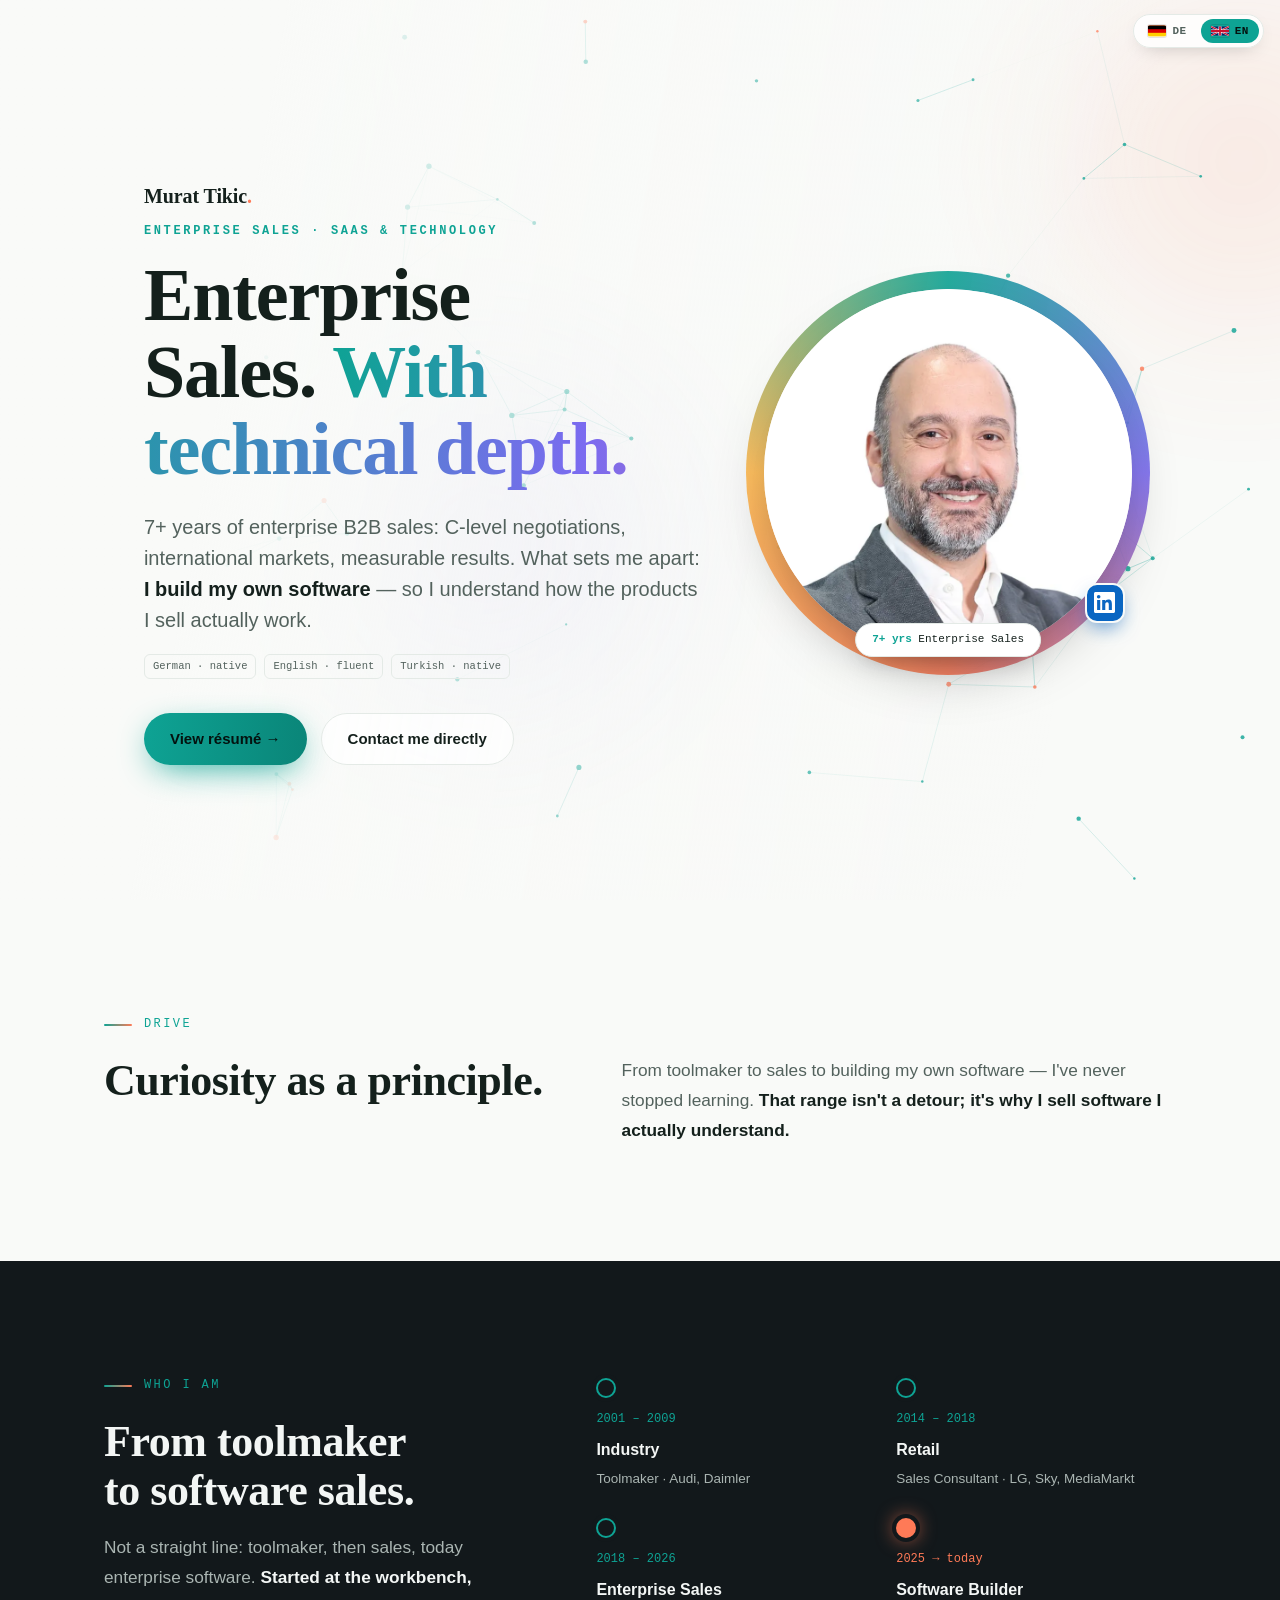
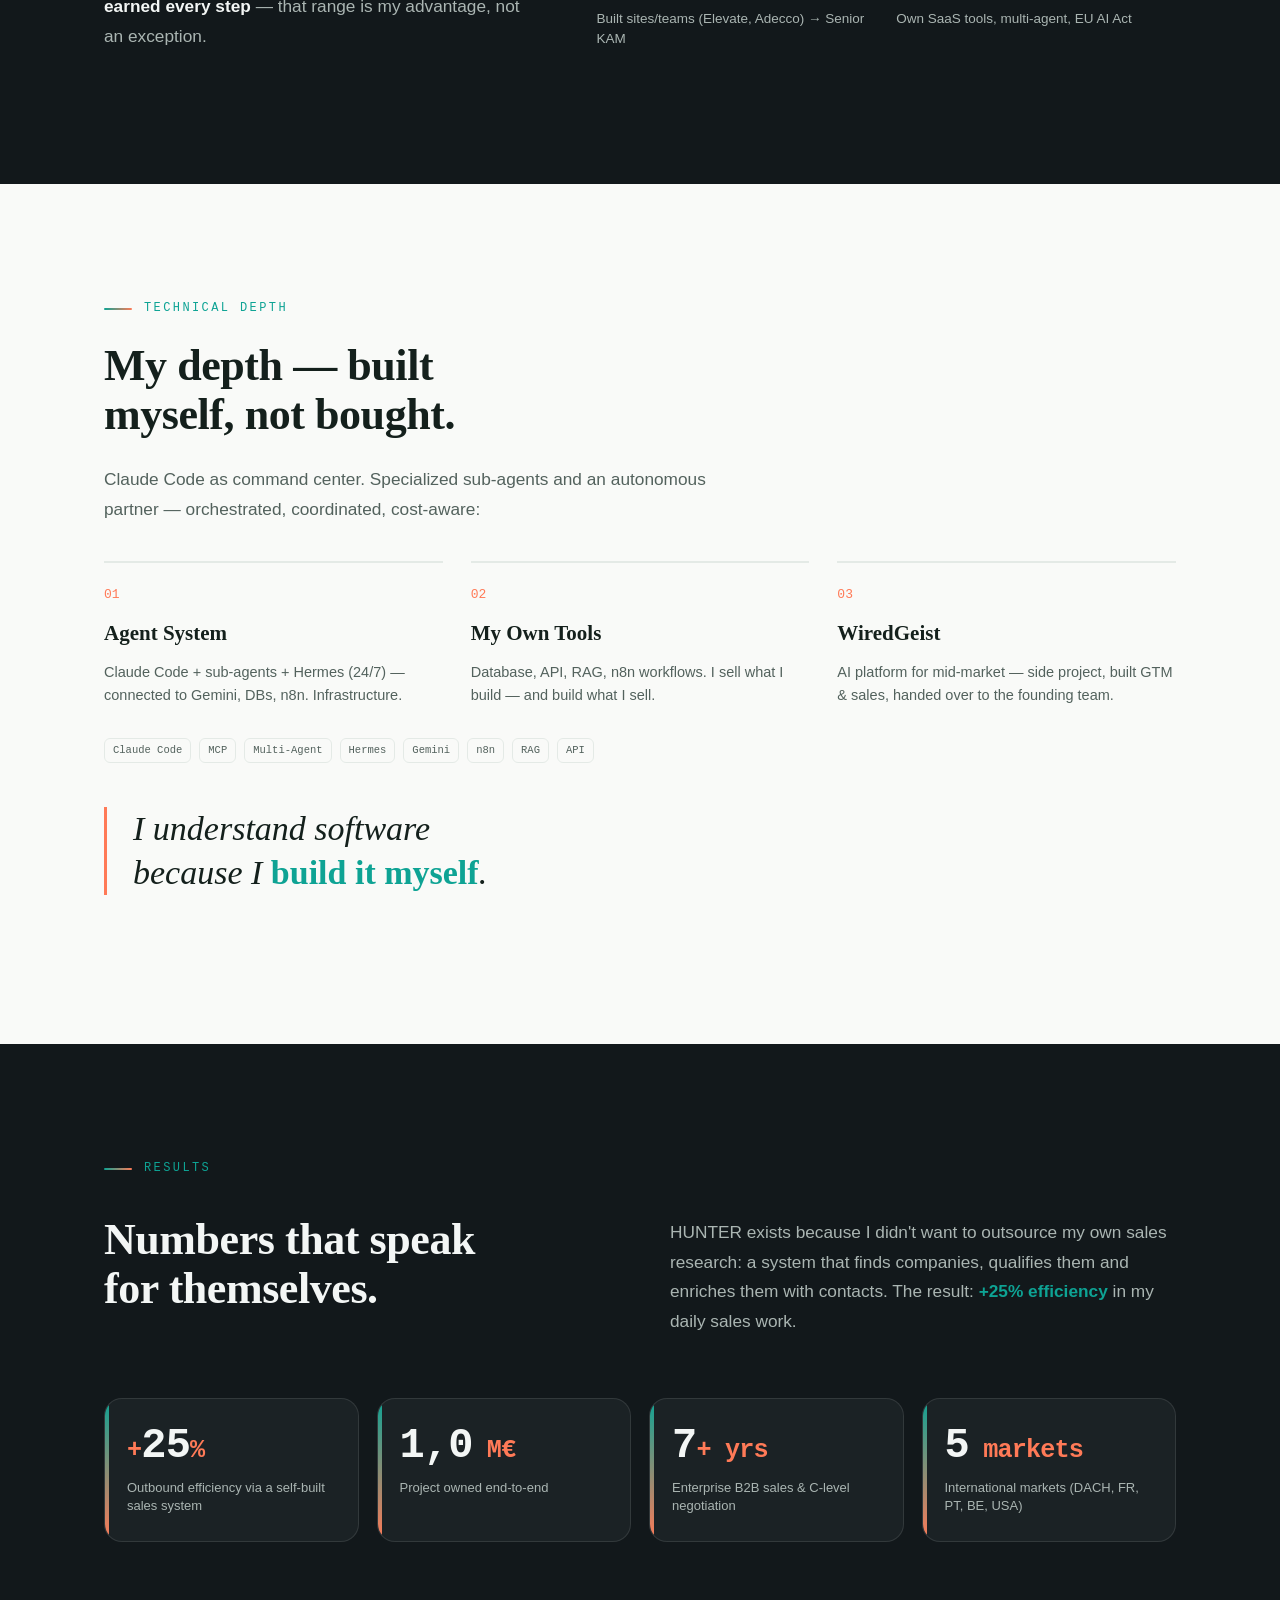
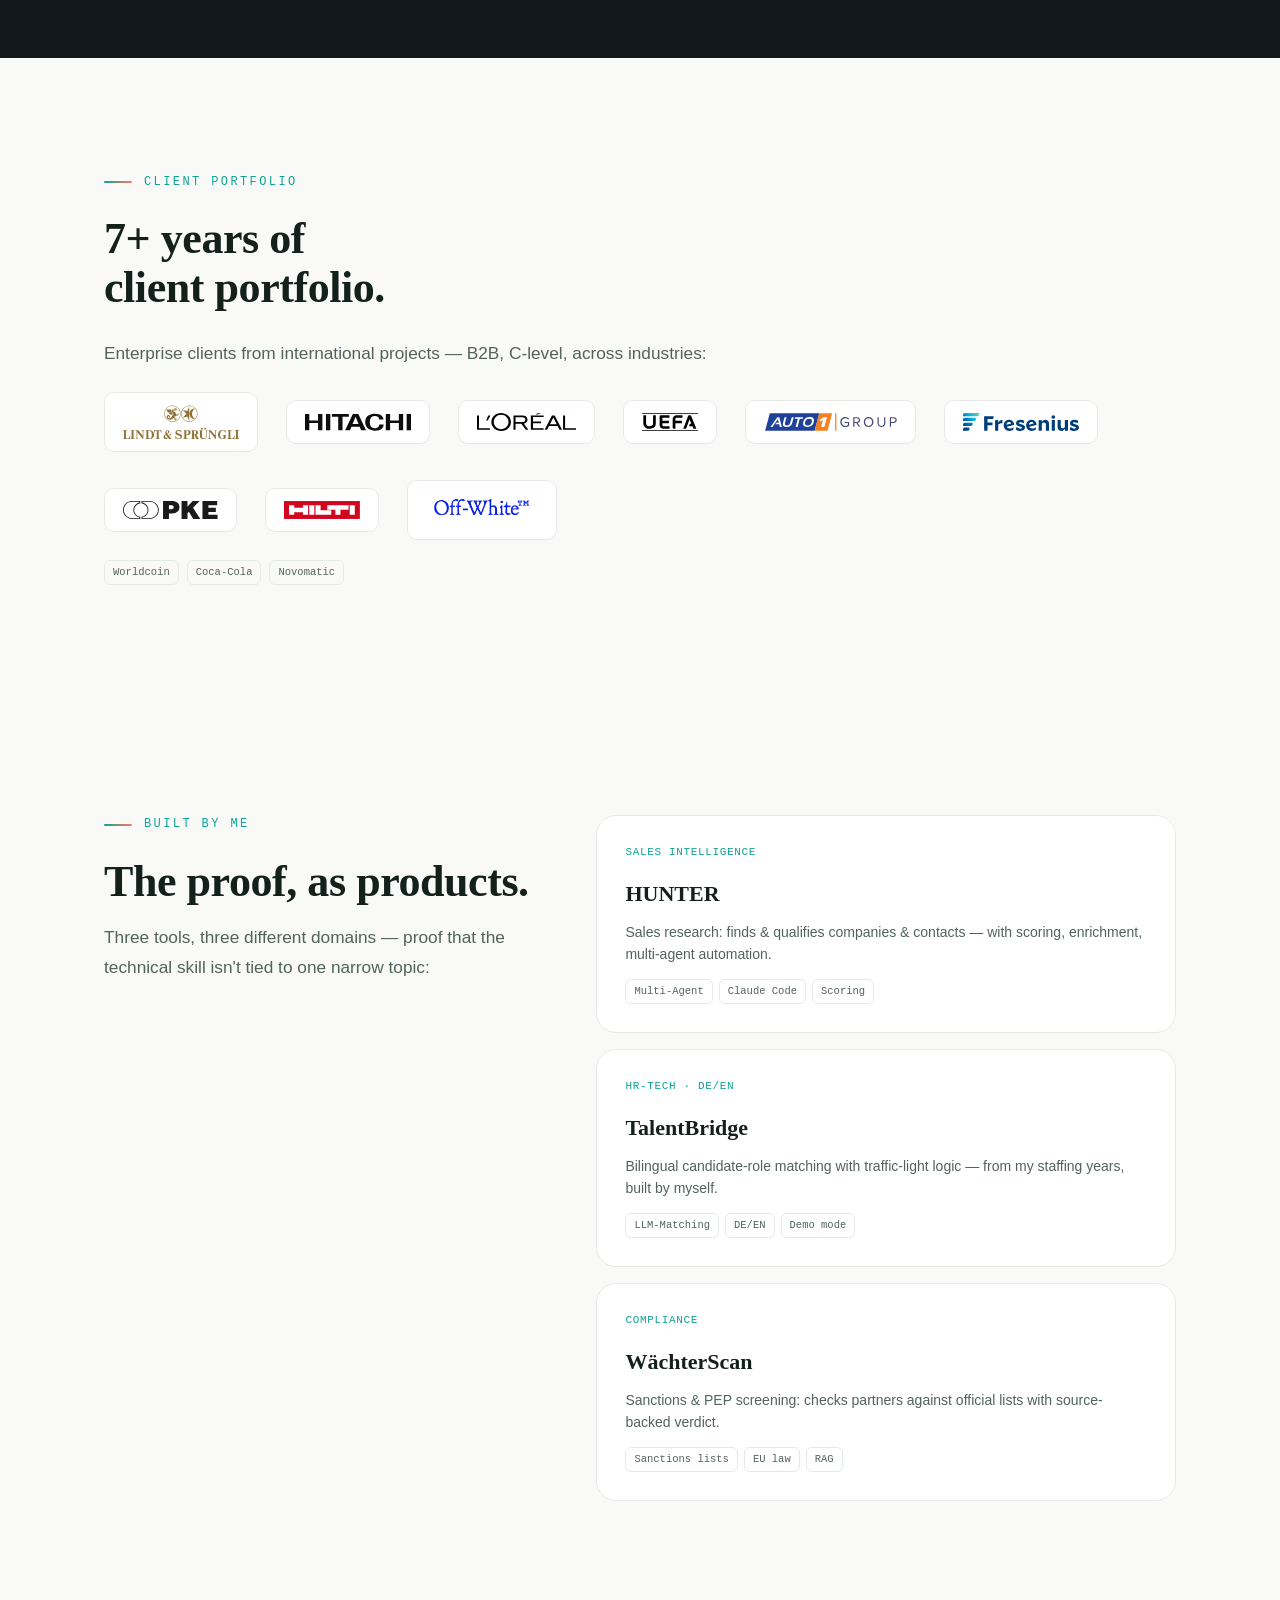
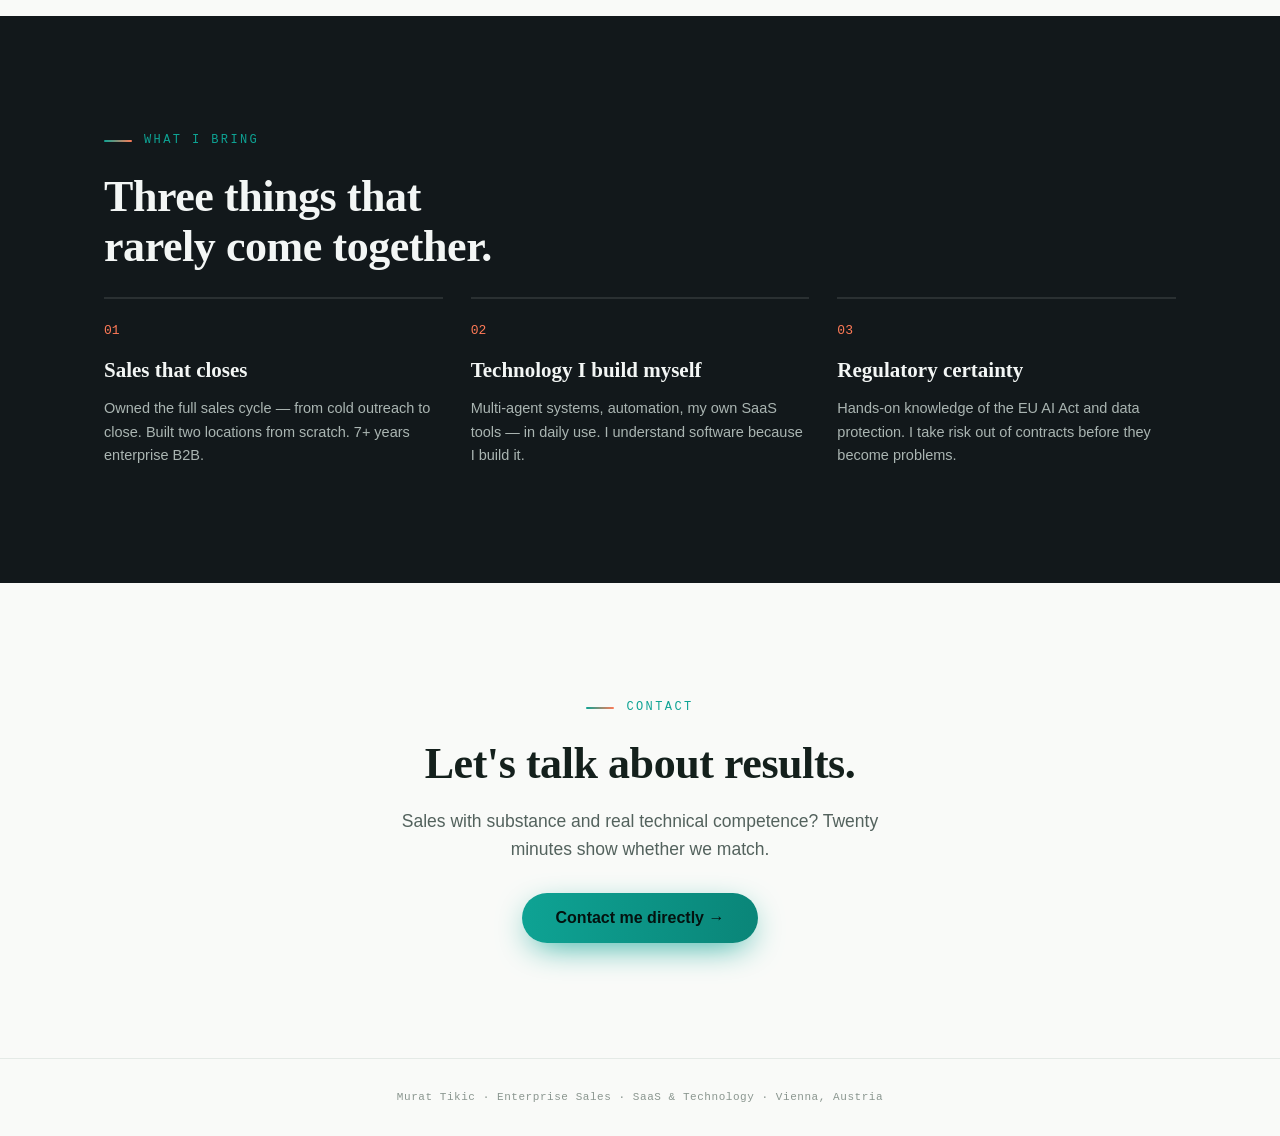
==== commit 0428bd35: "Landing: echte Logo-Strip fuers Kundenportfolio (statt reiner Text-Chips)" ====
--- a/index.html
+++ b/index.html
@@ -207,6 +207,13 @@
   .card .tags{display:flex;flex-wrap:wrap;gap:6px;margin-top:14px}
   .tag{font-family:var(--mono);font-size:10.5px;color:var(--muted);border:1px solid var(--line);border-radius:6px;padding:3px 8px}
 
+  .logo-strip{display:flex;flex-wrap:wrap;align-items:center;gap:clamp(16px,2.5vw,28px)}
+  .logo-strip img{height:44px;width:auto;max-width:180px;object-fit:contain;display:block;
+    background:var(--surface);border:1px solid var(--line);border-radius:10px;padding:12px 18px}
+  .logo-strip img[src*="lindt"],.logo-strip img[src*="off-white"]{height:60px}
+  @media (max-width:600px){.logo-strip{gap:14px}.logo-strip img{height:34px;padding:10px 14px}
+    .logo-strip img[src*="lindt"],.logo-strip img[src*="off-white"]{height:44px}}
+
   .diffs{display:grid;grid-template-columns:repeat(3,1fr);gap:28px}
   .diff{border-top:2px solid var(--line);padding-top:22px;transition:border-color .3s ease}
   .diff:hover{border-color:var(--teal)}
@@ -402,11 +409,22 @@
   <!-- REFERENCES -->
   <section>
     <div class="wrap reveal">
-      <div class="sec-label" data-i18n="ref_label">Referenzen</div>
-      <h2 data-i18n="ref_h2">Namen, bei denen ich geliefert habe.</h2>
+      <div class="sec-label" data-i18n="ref_label">Kundenportfolio</div>
+      <h2 data-i18n="ref_h2">7+ Jahre Kundenportfolio.</h2>
       <p class="prose" style="margin-bottom:24px" data-i18n="ref_p">Enterprise-Kunden aus internationalen Projekten — B2B, C-Level, branchenübergreifend:</p>
-      <div style="display:flex;flex-wrap:wrap;gap:8px" aria-label="Referenzen">
-        <span class="tag">Worldcoin</span><span class="tag">Coca-Cola</span><span class="tag">L'Oréal</span><span class="tag">UEFA</span><span class="tag">Hilti</span><span class="tag">Fresenius</span><span class="tag">Lindt &amp; Sprüngli</span><span class="tag">Auto1 Group</span><span class="tag">Novomatic</span>
+      <div class="logo-strip">
+        <img src="assets/logos/lindt.svg" alt="Lindt &amp; Sprüngli">
+        <img src="assets/logos/hitachi-rail.svg" alt="Hitachi Rail">
+        <img src="assets/logos/loreal.svg" alt="L'Oréal">
+        <img src="assets/logos/uefa.svg" alt="UEFA">
+        <img src="assets/logos/auto1.svg" alt="Auto1 Group">
+        <img src="assets/logos/fresenius.svg" alt="Fresenius">
+        <img src="assets/logos/pke-holding.svg" alt="PKE Holding AG">
+        <img src="assets/logos/hilti.svg" alt="Hilti">
+        <img src="assets/logos/off-white.png" alt="Off-White">
+      </div>
+      <div style="display:flex;flex-wrap:wrap;gap:8px;margin-top:20px" aria-label="Weitere Kunden">
+        <span class="tag">Worldcoin</span><span class="tag">Coca-Cola</span><span class="tag">Novomatic</span>
       </div>
     </div>
   </section>
@@ -554,8 +572,8 @@
     stat3:{de:`Enterprise-B2B-Vertrieb &amp; C-Level-Verhandlung`,en:`Enterprise B2B sales &amp; C-level negotiation`},
     stat4:{de:`Internationale Märkte (DACH, FR, PT, BE, USA)`,en:`International markets (DACH, FR, PT, BE, USA)`},
     u_mio:{de:` Mio €`,en:` M€`},u_yrs:{de:`+ J.`,en:`+ yrs`},u_markets:{de:` Länder`,en:` markets`},
-    ref_label:{de:`Referenzen`,en:`References`},
-    ref_h2:{de:`Namen, bei denen ich geliefert habe.`,en:`Names I've delivered for.`},
+    ref_label:{de:`Kundenportfolio`,en:`Client Portfolio`},
+    ref_h2:{de:`7+ Jahre Kundenportfolio.`,en:`7+ years of client portfolio.`},
     ref_p:{de:`Enterprise-Kunden aus internationalen Projekten — B2B, C-Level, branchenübergreifend:`,en:`Enterprise clients from international projects — B2B, C-level, across industries:`},
     works_label:{de:`Selbst gebaut`,en:`Built by me`},
     works_h2:{de:`Der Beweis in Produktform.`,en:`The proof, as products.`},
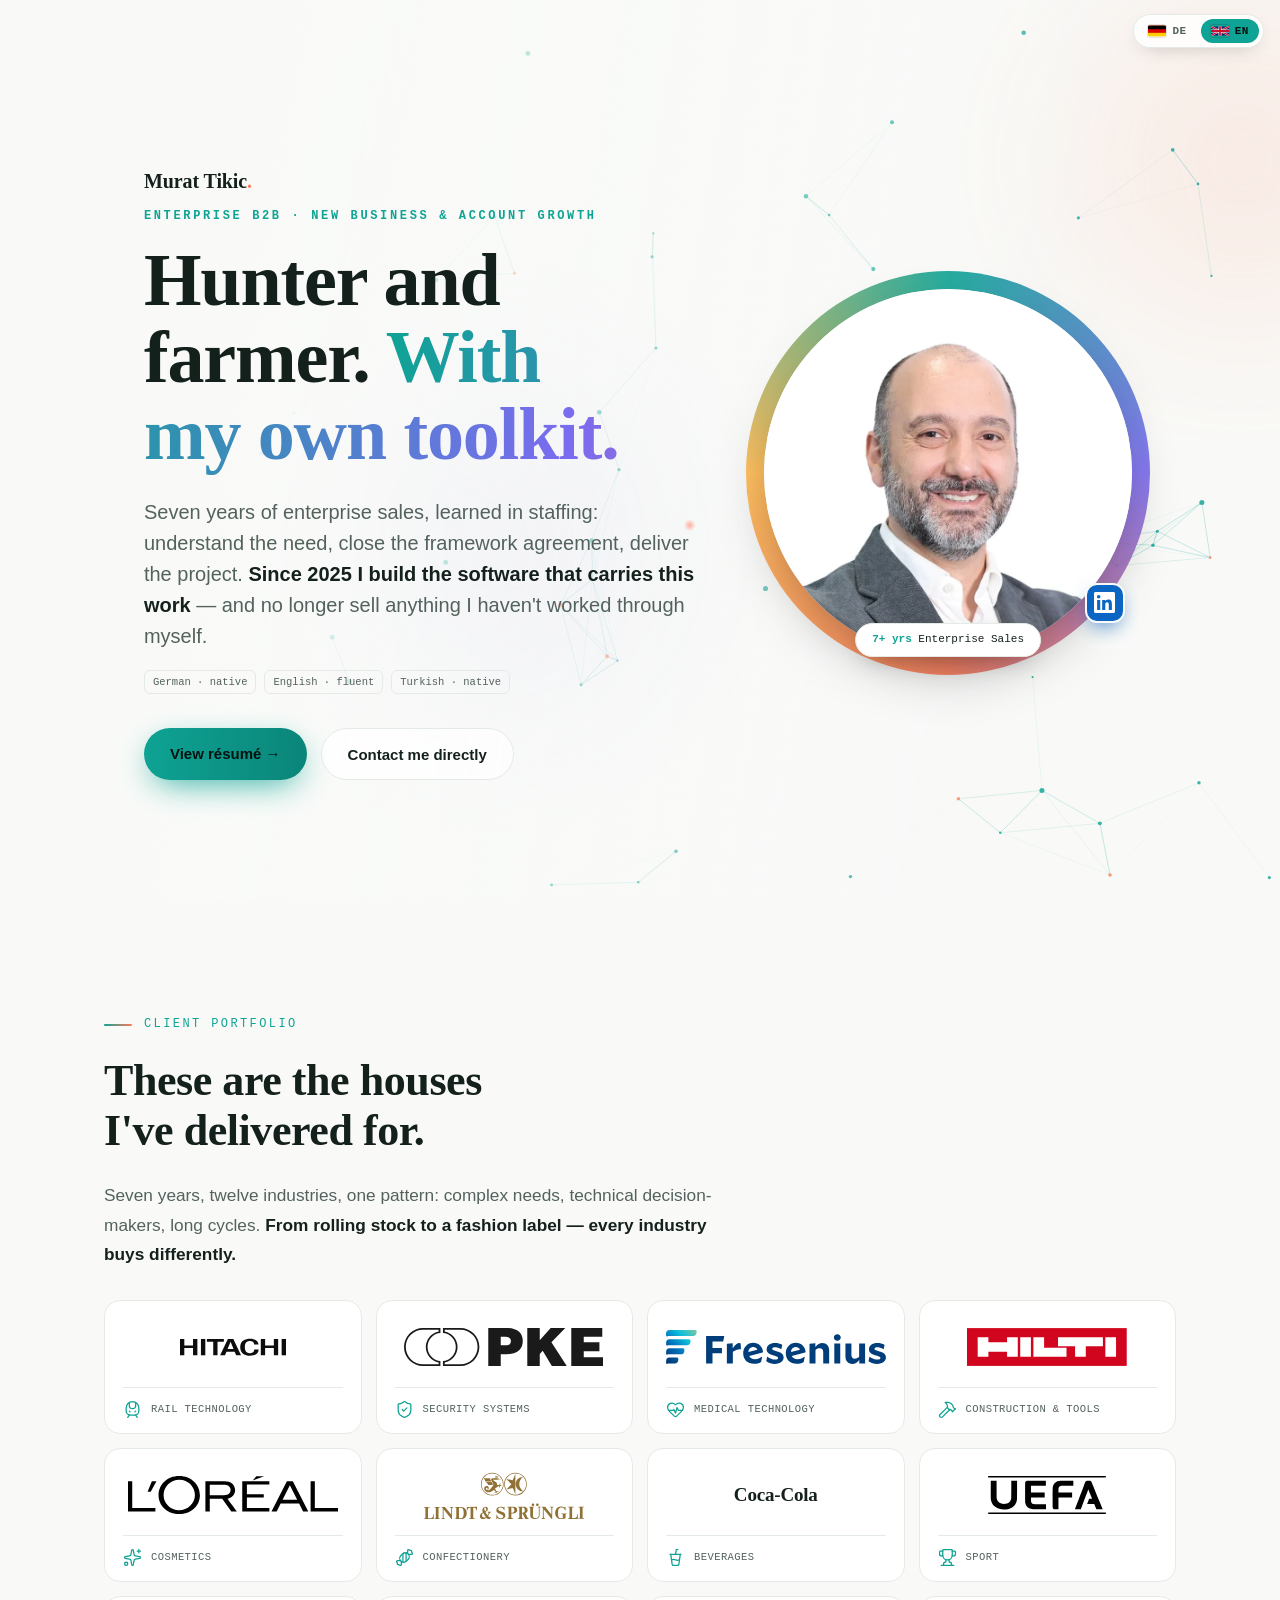
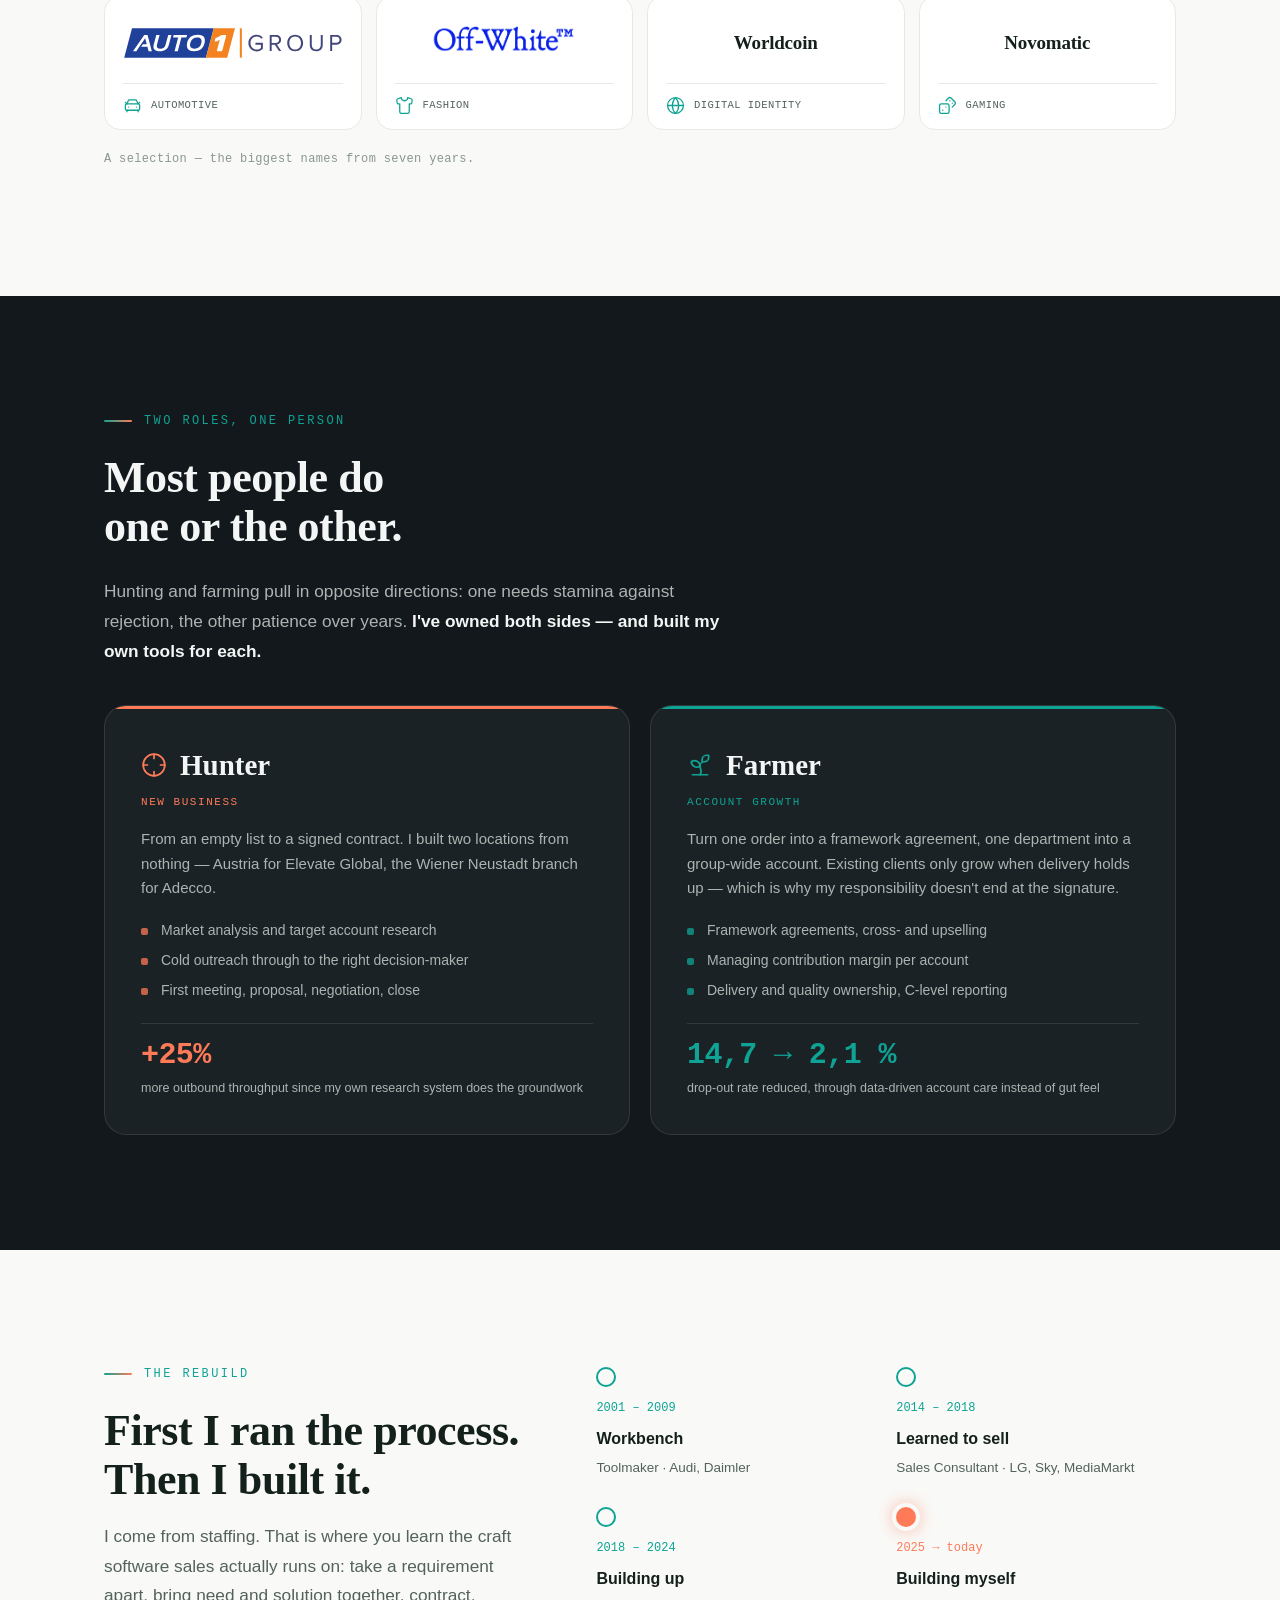
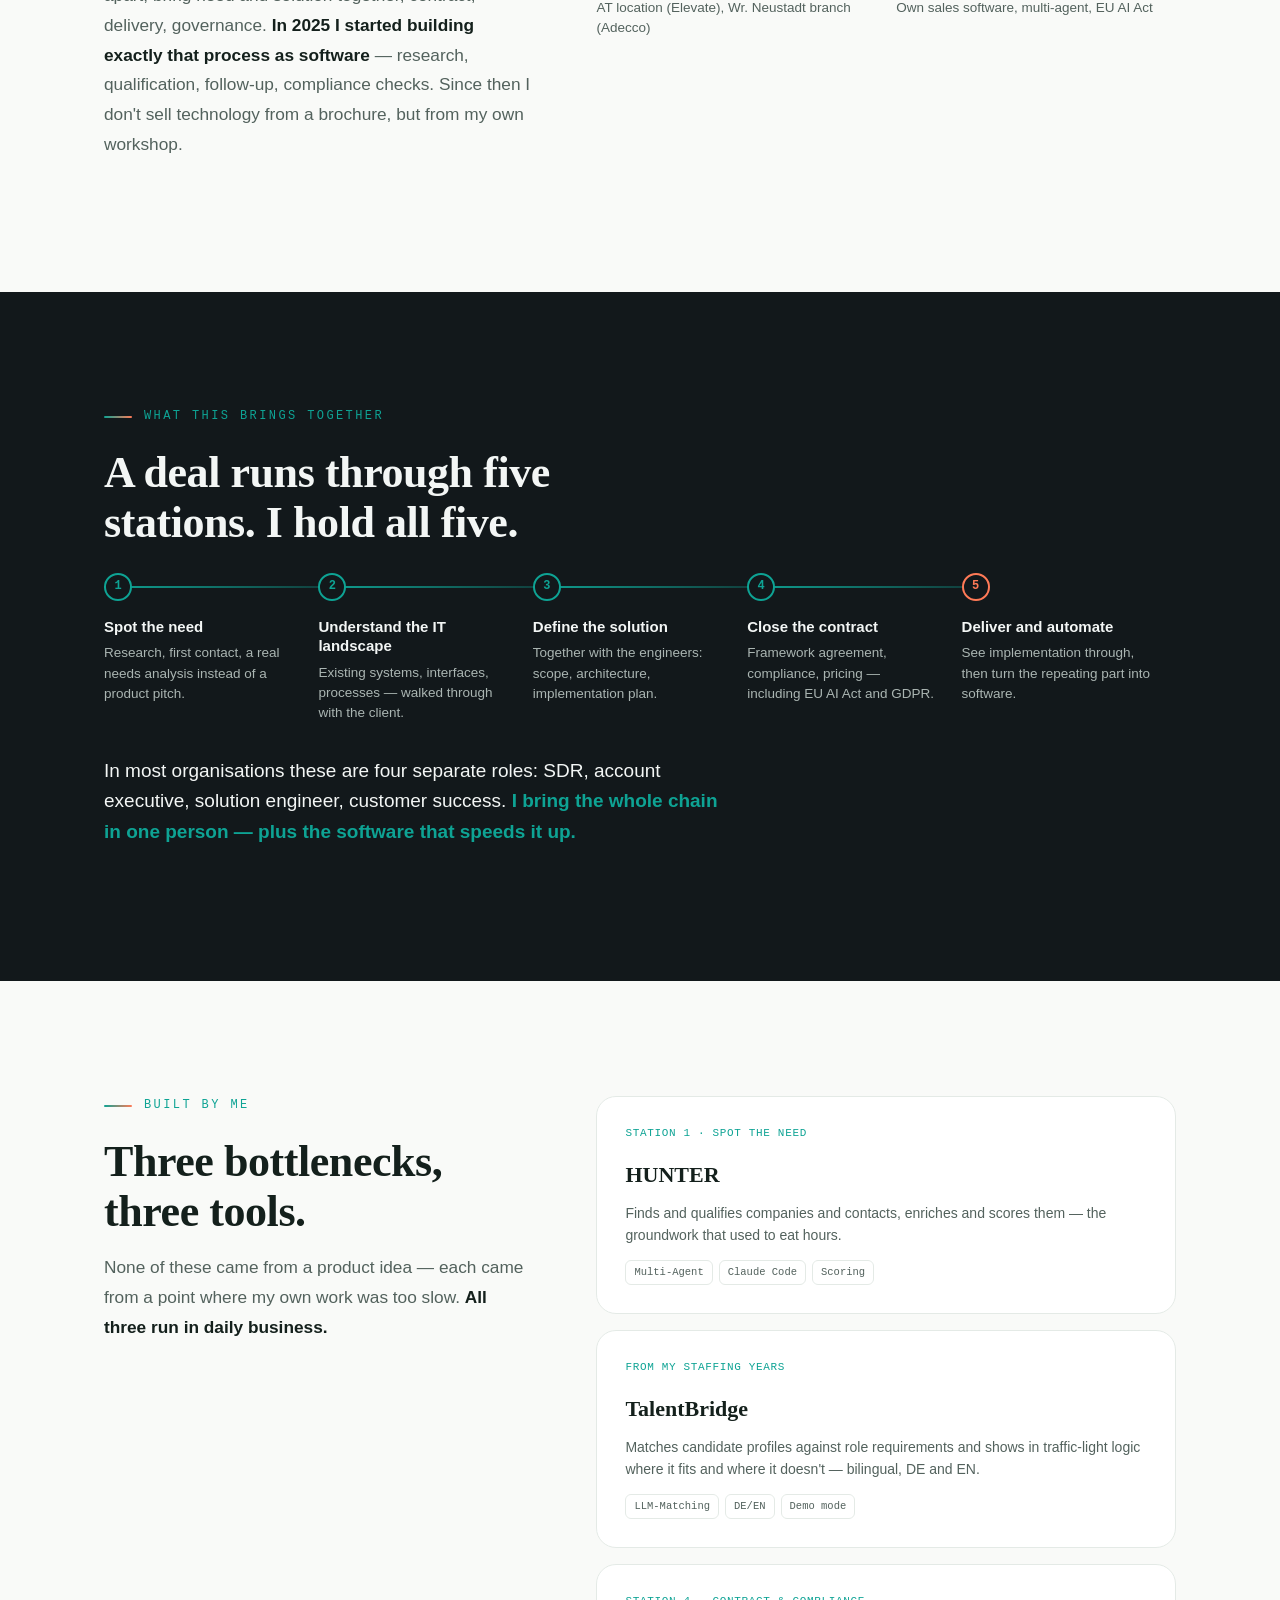
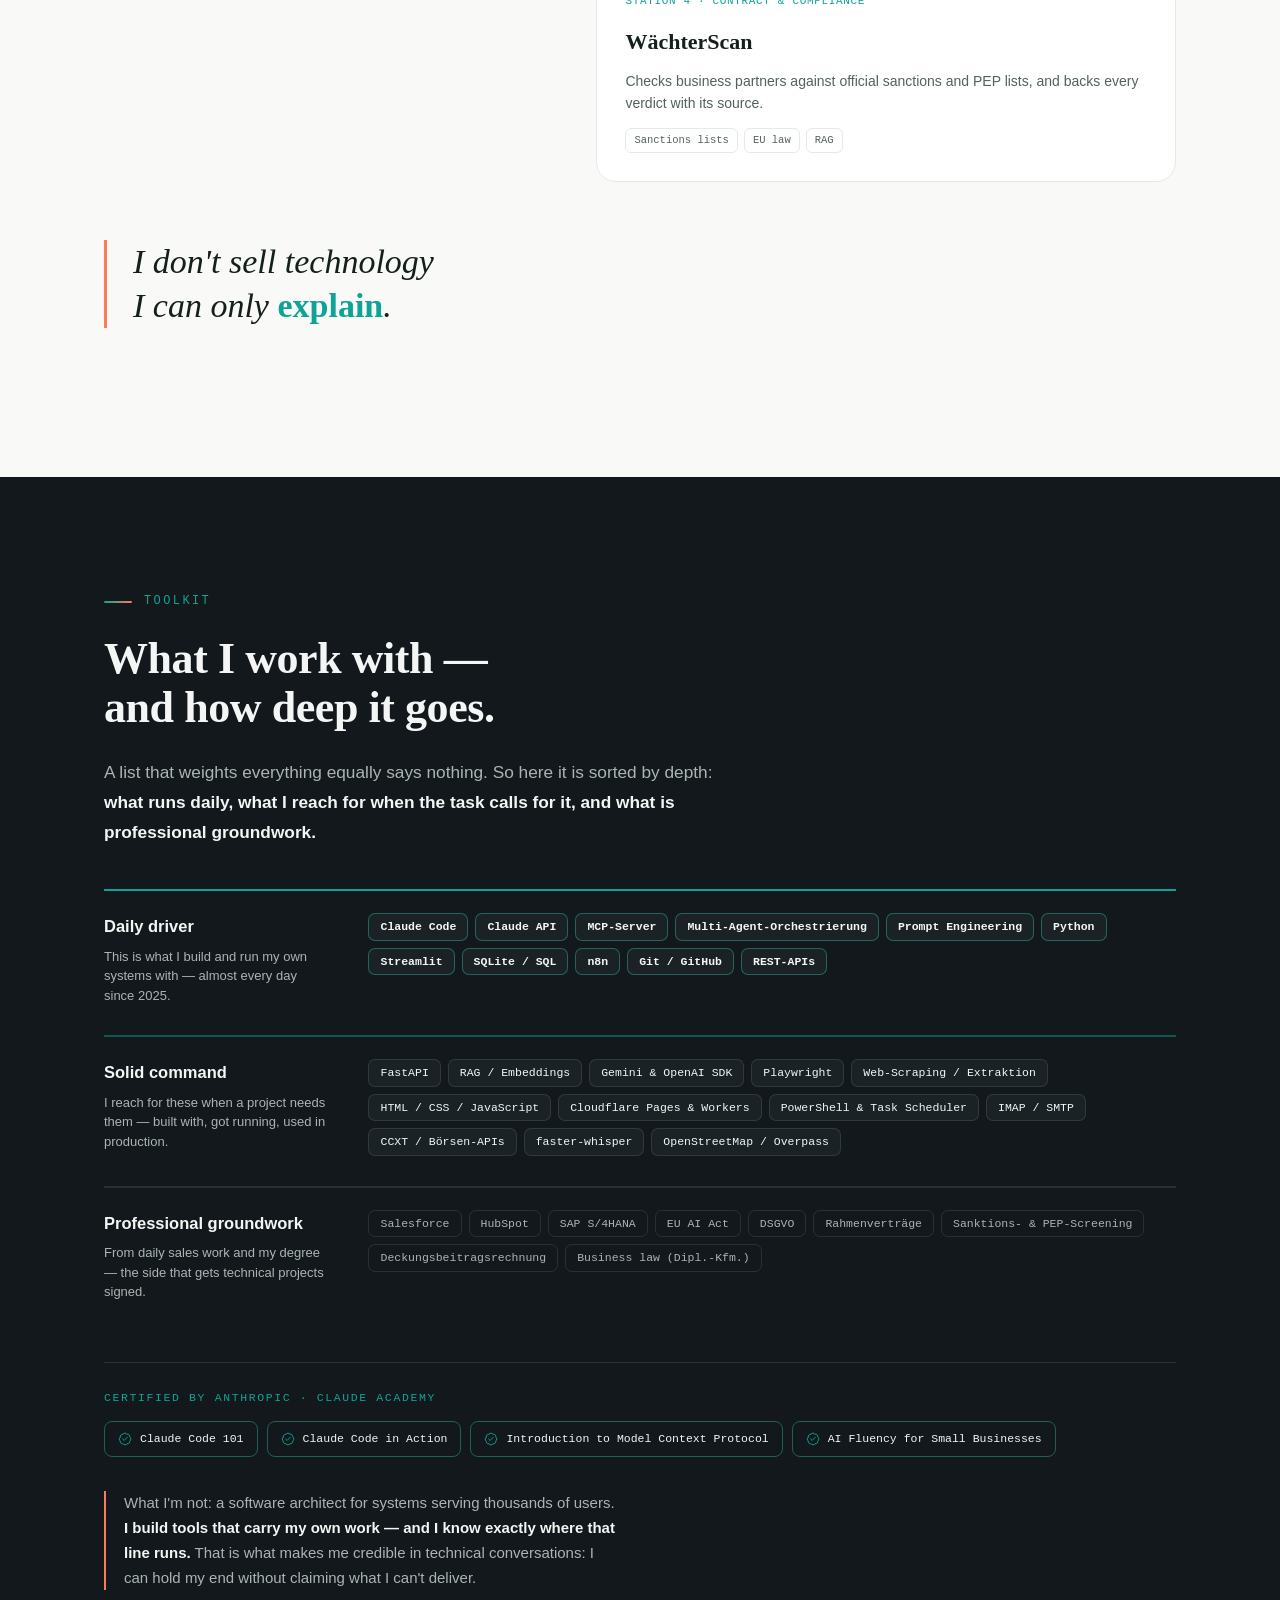
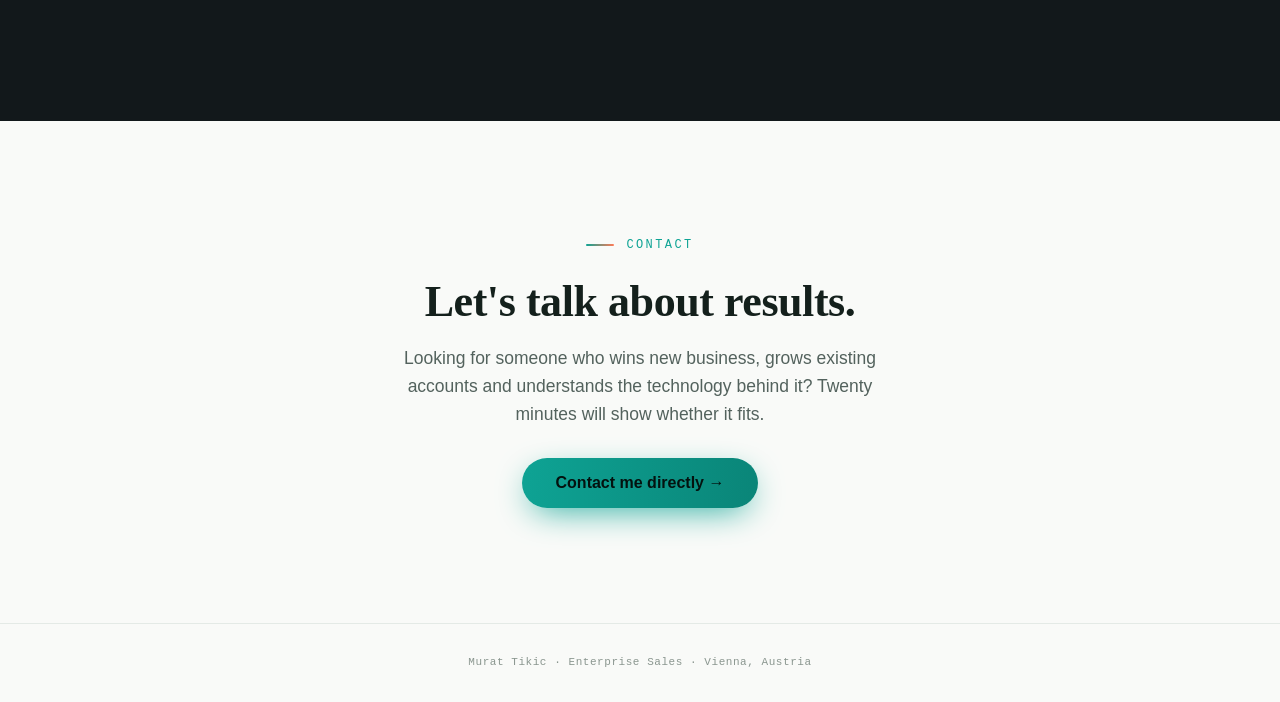
==== commit 45985c1d: "Landing neu gedacht: Hunter/Farmer-Positionierung, Kundenportfolio mit Branchen-Icons, Umbau-Story 2" ====
--- a/index.html
+++ b/index.html
@@ -1,706 +1,932 @@
-<!DOCTYPE html>
-<html lang="de">
-<meta charset="utf-8">
-<meta name="viewport" content="width=device-width,initial-scale=1">
-<title>Murat Tikic — Enterprise Sales · SaaS &amp; Technology</title>
-<meta name="description" content="Enterprise Account Executive für SaaS &amp; KI-Software in Wien. 7+ Jahre B2B-Vertrieb, C-Level-Verhandlung, internationale Märkte — und ich baue meine Vertriebs-Tools selbst.">
-<meta name="google-site-verification" content="A-XYwDyqSL-FymBUs9aH6AK4hnuq8T7VHFWNPDXQQCo" />
-<link rel="canonical" href="https://murat-tikic.github.io/">
-<meta property="og:type" content="profile">
-<meta property="og:title" content="Murat Tikic — Enterprise Sales · SaaS &amp; Technology">
-<meta property="og:description" content="Enterprise Account Executive für SaaS &amp; KI-Software in Wien. 7+ Jahre B2B-Vertrieb — und ich baue meine Vertriebs-Tools selbst.">
-<meta property="og:url" content="https://murat-tikic.github.io/">
-<meta property="og:locale" content="de_AT">
-<meta name="twitter:card" content="summary">
-<meta name="twitter:title" content="Murat Tikic — Enterprise Sales · SaaS &amp; Technology">
-<meta name="twitter:description" content="Enterprise Account Executive für SaaS &amp; KI-Software in Wien. 7+ Jahre B2B-Vertrieb — und ich baue meine Vertriebs-Tools selbst.">
-<script type="application/ld+json">
-{"@context":"https://schema.org","@type":"Person","name":"Murat Tikic","jobTitle":"Enterprise Account Executive","url":"https://murat-tikic.github.io/","sameAs":["https://linkedin.com/in/murat-tikic"],"address":{"@type":"PostalAddress","addressLocality":"Wien","addressCountry":"AT"}}
-</script>
-<style>
-  :root{
-    --bg:#F9FAF8; --bg2:#F0F4F2; --surface:#FFFFFF; --ink:#14201C; --muted:#53625D;
-    --faint:#8A968F; --line:#E4EAE6;
-    --teal:#0EA394; --teal-deep:#0A8578; --coral:#FF7A57; --amber:#FFB84D; --violet:#7B6BF0;
-    --a-teal:rgba(14,163,148,.20); --a-coral:rgba(255,122,87,.18); --a-violet:rgba(123,107,240,.16);
-    --serif:"Palatino Linotype","Book Antiqua","Iowan Old Style",Georgia,serif;
-    --sans:"Segoe UI",-apple-system,BlinkMacSystemFont,Roboto,Helvetica,Arial,sans-serif;
-    --mono:"Cascadia Code",Consolas,"SF Mono",ui-monospace,Menlo,monospace;
-    /* Solid "chapter" panel — deliberately theme-independent (always dark), so it reads
-       as a hard section break instead of another soft tint of the page's own bg/bg2. */
-    --panel:#12181B; --panel-surface:#1B2225; --panel-ink:#F3F6F5; --panel-muted:#AAB5B2; --panel-line:rgba(255,255,255,.10);
-  }
-  /* Dark mode intentionally disabled — Murat prefers the light version shown
-     consistently to every visitor, regardless of their OS/browser setting. */
-
-  *{box-sizing:border-box}
-  html{scroll-behavior:smooth}
-  body{margin:0;background:var(--bg);color:var(--ink);font-family:var(--sans);line-height:1.6;
-    -webkit-font-smoothing:antialiased;overflow-x:hidden}
-  .wrap{max-width:1160px;margin:0 auto;padding:0 clamp(20px,5vw,44px)}
-  a{color:inherit}
-
-  .aurora{position:fixed;inset:-20vh -10vw;z-index:-2;pointer-events:none;filter:blur(70px);opacity:.85}
-  .aurora span{position:absolute;border-radius:50%}
-  .b1{width:46vw;height:46vw;left:-6vw;top:2vh;background:radial-gradient(circle,var(--a-teal),transparent 68%);animation:drift1 26s ease-in-out infinite}
-  .b2{width:42vw;height:42vw;right:-8vw;top:8vh;background:radial-gradient(circle,var(--a-coral),transparent 68%);animation:drift2 32s ease-in-out infinite}
-  .b3{width:40vw;height:40vw;left:28vw;top:52vh;background:radial-gradient(circle,var(--a-violet),transparent 68%);animation:drift3 38s ease-in-out infinite}
-  @keyframes drift1{0%,100%{transform:translate(0,0) scale(1)}50%{transform:translate(6vw,5vh) scale(1.12)}}
-  @keyframes drift2{0%,100%{transform:translate(0,0) scale(1.05)}50%{transform:translate(-5vw,7vh) scale(.92)}}
-  @keyframes drift3{0%,100%{transform:translate(0,0) scale(1)}50%{transform:translate(-4vw,-6vh) scale(1.15)}}
-
-  .progress{position:fixed;top:0;left:0;height:3px;width:0;z-index:50;
-    background:linear-gradient(90deg,var(--teal),var(--coral),var(--amber))}
-
-  .langsw{position:fixed;top:14px;right:16px;z-index:60;display:flex;gap:4px;
-    background:color-mix(in srgb,var(--surface) 82%,transparent);backdrop-filter:blur(8px);
-    border:1px solid var(--line);border-radius:999px;padding:4px;box-shadow:0 6px 20px -10px rgba(0,0,0,.3)}
-  .lang{display:flex;align-items:center;gap:6px;border:0;background:none;cursor:pointer;
-    font-family:var(--mono);font-size:11px;font-weight:600;letter-spacing:.05em;color:var(--muted);
-    padding:6px 10px;border-radius:999px;transition:background .15s ease,color .15s ease}
-  .lang svg{display:block;border-radius:2px;box-shadow:0 0 0 1px rgba(0,0,0,.1)}
-  .lang:hover{color:var(--ink)}
-  .lang.active{background:var(--teal);color:#04120F}
-
-  .eyebrow{font-family:var(--mono);font-size:12px;letter-spacing:.22em;text-transform:uppercase;
-    color:var(--teal);font-weight:600}
-  .hero-name{font-family:var(--serif);font-weight:600;font-size:clamp(17px,1.6vw,20px);
-    letter-spacing:-.005em;color:var(--ink);margin-bottom:10px}
-  .hero-name .dot{color:var(--coral)}
-  .grad{background:linear-gradient(96deg,var(--teal),var(--violet),var(--coral),var(--teal));
-    background-size:280% 100%;-webkit-background-clip:text;background-clip:text;color:transparent;
-    animation:hue 9s ease infinite}
-  @keyframes hue{0%,100%{background-position:0% 50%}50%{background-position:100% 50%}}
-
-  /* HERO with agent-network canvas */
-  .hero{position:relative;min-height:100svh;display:flex;align-items:center;padding:14vh 0 9vh;overflow:hidden}
-  .hero-bg-video{position:absolute;inset:0;z-index:-1;width:100%;height:100%;object-fit:cover;pointer-events:none}
-  #net{position:absolute;inset:0;z-index:0;width:100%;height:100%;display:block}
-  .hero-scrim{position:absolute;inset:0;z-index:1;pointer-events:none;
-    background:linear-gradient(100deg,var(--bg) 20%,color-mix(in srgb,var(--bg) 45%,transparent) 50%,transparent 82%)}
-  .hero .wrap{position:relative;z-index:2}
-  .hero-grid{display:grid;grid-template-columns:1.35fr .85fr;gap:clamp(30px,5vw,60px);align-items:center;width:100%}
-  .hero h1{font-family:var(--serif);font-weight:600;letter-spacing:-.015em;
-    font-size:clamp(40px,6.4vw,74px);line-height:1.04;margin:16px 0 0;text-wrap:balance;max-width:15ch}
-  .hero .lead{font-size:clamp(16px,1.7vw,20px);color:var(--muted);max-width:50ch;margin:24px 0 0;line-height:1.55}
-  .hero .lead b{color:var(--ink);font-weight:600}
-  .cta{display:flex;flex-wrap:wrap;gap:14px;margin-top:34px}
-  .btn{font-family:var(--sans);font-size:15px;font-weight:600;text-decoration:none;padding:14px 26px;
-    border-radius:999px;display:inline-flex;align-items:center;gap:9px;position:relative;overflow:hidden;
-    cursor:pointer;border:0;background:none;transition:transform .2s ease,box-shadow .2s ease}
-  .btn.primary{color:#04120F;background:linear-gradient(96deg,var(--teal),var(--teal-deep));
-    box-shadow:0 10px 34px -10px var(--teal)}
-  .btn.primary:hover{transform:translateY(-3px);box-shadow:0 18px 46px -12px var(--teal)}
-  .btn.ghost{border:1px solid var(--line);background:color-mix(in srgb,var(--surface) 70%,transparent);color:var(--ink)}
-  .btn.ghost:hover{transform:translateY(-3px);border-color:var(--coral);color:var(--coral)}
-
-  .portrait{justify-self:end;position:relative;width:clamp(260px,31vw,376px);aspect-ratio:1;
-    animation:float 7s ease-in-out infinite}
-  @keyframes float{0%,100%{transform:translateY(0)}50%{transform:translateY(-12px)}}
-  .portrait .ring{position:absolute;inset:-14px;border-radius:50%;
-    background:conic-gradient(from 0deg,var(--teal),var(--violet),var(--coral),var(--amber),var(--teal));
-    animation:spin 16s linear infinite;opacity:.9}
-  @keyframes spin{to{transform:rotate(360deg)}}
-  .portrait .frame{position:absolute;inset:4px;border-radius:50%;overflow:hidden;background:#f4f4f5;
-    box-shadow:0 22px 60px -18px rgba(0,0,0,.42)}
-  .portrait .frame img{width:100%;height:100%;object-fit:cover;object-position:50% 50%;display:block}
-  .portrait .badge{position:absolute;bottom:1%;left:50%;transform:translateX(-50%);z-index:3;background:var(--surface);
-    border:1px solid var(--line);border-radius:999px;padding:7px 16px;font-family:var(--mono);font-size:11px;
-    color:var(--ink);white-space:nowrap;box-shadow:0 8px 24px -10px rgba(0,0,0,.35)}
-  .portrait .badge b{color:var(--teal)}
-  .portrait .li{position:absolute;bottom:10%;right:3%;z-index:4;width:40px;height:40px;border-radius:12px;
-    background:#0A66C2;display:flex;align-items:center;justify-content:center;text-decoration:none;
-    border:2px solid var(--bg);box-shadow:0 8px 20px -6px rgba(10,102,194,.75);transition:transform .18s ease,box-shadow .18s ease}
-  .portrait .li:hover{transform:translateY(-2px) scale(1.07);box-shadow:0 12px 26px -6px rgba(10,102,194,.9)}
-  .portrait .li svg{width:21px;height:21px;fill:#fff;display:block}
-
-  section{padding:clamp(60px,9vw,116px) 0;position:relative}
-  .tint{background:linear-gradient(180deg,transparent,var(--bg2) 12%,var(--bg2) 88%,transparent)}
-  .sec-label{font-family:var(--mono);font-size:12px;letter-spacing:.2em;text-transform:uppercase;
-    color:var(--teal);margin-bottom:22px;display:flex;align-items:center;gap:12px}
-  .sec-label::before{content:"";width:28px;height:2px;border-radius:2px;
-    background:linear-gradient(90deg,var(--teal),var(--coral))}
-
-  /* ---- PANEL — a flat, fully opaque "chapter" background instead of another soft
-     tint. Blocks the fixed aurora blur completely (no fade at the edges), so scrolling
-     into one of these reads as a hard cut, not a continuation of the same wash. Text/
-     labels swap to the panel-specific tokens; the teal/coral/violet accents stay the
-     same hue so it's still unmistakably the same site, just a bolder page. ---- */
-  /* Redefine the core tokens inside .panel instead of re-fighting every descendant
-     selector's specificity one by one (.node .t, .prose b, .card, .stat, … all already
-     read var(--ink)/--muted/--line/--bg/--surface — scoping those four names is enough
-     for the whole subtree to relabel itself, with nothing left that can be missed). */
-  .panel{--ink:var(--panel-ink);--muted:var(--panel-muted);--line:var(--panel-line);
-    --surface:var(--panel-surface);--bg:var(--panel);--bg2:var(--panel-surface);
-    background:var(--panel);color:var(--panel-ink)}
-
-  /* ---- STICKY-HEAD — used on a couple of the longer sections only (career arc, built
-     tools): the label/heading pins in place while the body content beside it scrolls,
-     so there's always a fixed anchor to read against instead of everything drifting past
-     at the same speed. Desktop only — a two-column pin doesn't translate to a stacked
-     mobile layout, so it just becomes a normal static block under 900px. ---- */
-  .sticky-grid{display:grid;grid-template-columns:.85fr 1.15fr;gap:clamp(28px,5vw,64px);align-items:start}
-  .sticky-head{position:sticky;top:88px;align-self:start}
-  .sticky-head h2{margin-bottom:16px}
-  .sticky-grid .arc{grid-template-columns:repeat(2,1fr);row-gap:28px}
-  .sticky-grid .arc::before{display:none}
-  .sticky-grid .cards{grid-template-columns:1fr;gap:16px}
-  @media (max-width:900px){
-    .sticky-grid{display:block}
-    .sticky-head{position:static}
-    .sticky-grid .arc{grid-template-columns:1fr 1fr}
-  }
-  h2{font-family:var(--serif);font-weight:600;font-size:clamp(28px,4.4vw,44px);line-height:1.12;
-    margin:0 0 26px;letter-spacing:-.01em;text-wrap:balance;max-width:22ch}
-  .prose{font-size:clamp(16px,1.35vw,18px);color:var(--muted);max-width:65ch;line-height:1.72}
-  .prose p{margin:0 0 18px}.prose p:last-child{margin:0}
-  .prose b{color:var(--ink);font-weight:600}
-  .prose .hl{color:var(--teal);font-weight:600}
-  .split{display:grid;grid-template-columns:.9fr 1.1fr;gap:clamp(28px,5vw,64px);align-items:start}
-
-  .pullquote{font-family:var(--serif);font-size:clamp(22px,3.1vw,34px);line-height:1.3;color:var(--ink);
-    font-style:italic;border-left:3px solid var(--coral);padding-left:26px;text-wrap:balance;max-width:24ch}
-  .pullquote .hl{color:var(--teal);font-style:normal;font-weight:600}
-  .story-grid{display:grid;grid-template-columns:1fr 1fr;gap:clamp(28px,5vw,60px);align-items:center}
-
-  .stats{display:grid;grid-template-columns:repeat(4,1fr);gap:18px}
-  .stat{background:var(--surface);border:1px solid var(--line);border-radius:18px;padding:26px 22px;
-    position:relative;overflow:hidden;transition:transform .2s ease,box-shadow .2s ease}
-  .stat:hover{transform:translateY(-4px);box-shadow:0 16px 40px -20px rgba(0,0,0,.35)}
-  .stat::before{content:"";position:absolute;left:0;top:0;height:100%;width:4px;
-    background:linear-gradient(180deg,var(--teal),var(--coral))}
-  .stat .fig{font-family:var(--mono);font-weight:600;font-size:clamp(28px,4vw,42px);line-height:1;
-    letter-spacing:-.02em;font-variant-numeric:tabular-nums;color:var(--ink)}
-  .stat .fig .u{color:var(--coral);font-size:.6em}
-  .stat .lab{font-size:13px;color:var(--muted);margin-top:12px;line-height:1.4}
-
-  .arc{display:grid;grid-template-columns:repeat(4,1fr);gap:20px;position:relative;margin-top:12px}
-  .arc::before{content:"";position:absolute;left:9px;right:9px;top:9px;height:2px;
-    background:linear-gradient(90deg,var(--faint),var(--teal) 55%,var(--coral))}
-  .node{position:relative;padding-top:34px;opacity:0;transform:translateY(16px);
-    transition:opacity .6s ease,transform .6s ease}
-  .node::before{content:"";position:absolute;top:2px;left:0;width:16px;height:16px;border-radius:50%;
-    background:var(--bg);border:2px solid var(--teal);box-shadow:0 0 0 4px var(--bg)}
-  .node.dest::before{background:var(--coral);border-color:var(--coral);box-shadow:0 0 0 4px var(--bg),0 0 20px var(--coral)}
-  .node .yr{font-family:var(--mono);font-size:12px;color:var(--teal);font-variant-numeric:tabular-nums}
-  .node.dest .yr{color:var(--coral)}
-  .node .t{font-weight:600;font-size:16px;margin-top:8px;color:var(--ink)}
-  .node .d{font-size:13.5px;color:var(--muted);margin-top:6px;line-height:1.45}
-  .reveal.in .node{opacity:1;transform:none}
-  .reveal.in .node:nth-child(2){transition-delay:.1s}
-  .reveal.in .node:nth-child(3){transition-delay:.2s}
-  .reveal.in .node:nth-child(4){transition-delay:.3s}
-
-  .cards{display:grid;grid-template-columns:repeat(3,1fr);gap:20px}
-  .card{background:var(--surface);border:1px solid var(--line);border-radius:20px;padding:28px;
-    position:relative;transition:transform .22s ease,box-shadow .22s ease;overflow:hidden}
-  .card::after{content:"";position:absolute;inset:0;border-radius:20px;padding:1px;pointer-events:none;
-    background:linear-gradient(140deg,var(--teal),transparent 40%,transparent 60%,var(--coral));
-    -webkit-mask:linear-gradient(#000 0 0) content-box,linear-gradient(#000 0 0);
-    -webkit-mask-composite:xor;mask-composite:exclude;opacity:0;transition:opacity .22s ease}
-  .card:hover{transform:translateY(-6px);box-shadow:0 24px 50px -26px rgba(0,0,0,.4)}
-  .card:hover::after{opacity:1}
-  .card .kicker{font-family:var(--mono);font-size:11px;letter-spacing:.06em;text-transform:uppercase;
-    color:var(--teal);margin-bottom:14px}
-  .card h3{font-family:var(--serif);font-size:22px;margin:0 0 10px;font-weight:600;color:var(--ink)}
-  .card p{font-size:14px;color:var(--muted);margin:0 0 14px;line-height:1.58}
-  .card .tags{display:flex;flex-wrap:wrap;gap:6px;margin-top:14px}
-  .tag{font-family:var(--mono);font-size:10.5px;color:var(--muted);border:1px solid var(--line);border-radius:6px;padding:3px 8px}
-
-  .logo-strip{display:flex;flex-wrap:wrap;align-items:center;gap:clamp(16px,2.5vw,28px)}
-  .logo-strip img{height:44px;width:auto;max-width:180px;object-fit:contain;display:block;
-    background:var(--surface);border:1px solid var(--line);border-radius:10px;padding:12px 18px}
-  .logo-strip img[src*="lindt"],.logo-strip img[src*="off-white"]{height:60px}
-  @media (max-width:600px){.logo-strip{gap:14px}.logo-strip img{height:34px;padding:10px 14px}
-    .logo-strip img[src*="lindt"],.logo-strip img[src*="off-white"]{height:44px}}
-
-  .diffs{display:grid;grid-template-columns:repeat(3,1fr);gap:28px}
-  .diff{border-top:2px solid var(--line);padding-top:22px;transition:border-color .3s ease}
-  .diff:hover{border-color:var(--teal)}
-  .diff .n{font-family:var(--mono);font-size:13px;color:var(--coral)}
-  .diff h3{font-family:var(--serif);font-size:21px;margin:12px 0 10px;font-weight:600;color:var(--ink)}
-  .diff p{font-size:14.5px;color:var(--muted);margin:0;line-height:1.62}
-
-  .contact{text-align:center}
-  .contact h2{margin:0 auto 18px;max-width:22ch}
-  .contact .csub{font-size:clamp(15px,1.4vw,17.5px);color:var(--muted);max-width:52ch;margin:0 auto 30px;line-height:1.6}
-  .contact .big{display:flex;justify-content:center}
-  .contact .big .btn{font-size:16px;padding:16px 34px}
-
-  footer{border-top:1px solid var(--line);padding:30px 0;font-family:var(--mono);font-size:11px;
-    color:var(--faint);letter-spacing:.05em;text-align:center}
-
-  .reveal{opacity:0;transform:translateY(26px);transition:opacity .8s cubic-bezier(.2,.7,.2,1),transform .8s cubic-bezier(.2,.7,.2,1)}
-  .reveal.in{opacity:1;transform:none}
-
-  .modal{position:fixed;inset:0;z-index:100;display:none;align-items:center;justify-content:center;padding:20px}
-  .modal.open{display:flex}
-  .modal-overlay{position:absolute;inset:0;background:rgba(8,14,12,.55);backdrop-filter:blur(4px)}
-  .modal-card{position:relative;z-index:1;width:min(480px,100%);background:var(--surface);
-    border:1px solid var(--line);border-radius:20px;padding:30px;box-shadow:0 30px 80px -30px rgba(0,0,0,.5);
-    animation:pop .3s cubic-bezier(.2,.8,.2,1);max-height:92vh;overflow:auto}
-  @keyframes pop{from{opacity:0;transform:translateY(16px) scale(.98)}to{opacity:1;transform:none}}
-  .modal-x{position:absolute;top:12px;right:14px;background:none;border:0;font-size:26px;line-height:1;color:var(--faint);cursor:pointer;padding:4px}
-  .modal-x:hover{color:var(--ink)}
-  .modal-card h3{font-family:var(--serif);font-size:24px;margin:10px 0 8px;color:var(--ink);font-weight:600}
-  .modal-sub{font-size:13px;color:var(--muted);margin:0 0 20px;line-height:1.5}
-  .modal-card-sm{width:min(320px,100%);padding:28px 26px;text-align:center}
-  .modal-sent{font-size:15px;color:var(--ink);font-weight:600;margin:0 0 20px;line-height:1.5}
-  .modal-card-sm .btn{width:100%;justify-content:center}
-  #contactForm{display:flex;flex-direction:column;gap:14px}
-  #contactForm label{display:flex;flex-direction:column;gap:6px;font-size:12px;font-weight:600;color:var(--ink);text-transform:uppercase;letter-spacing:.04em}
-  #contactForm input,#contactForm textarea{font-family:var(--sans);font-size:14px;color:var(--ink);background:var(--bg2);
-    border:1px solid var(--line);border-radius:10px;padding:11px 13px;width:100%;resize:vertical;font-weight:400;text-transform:none;letter-spacing:0;transition:border-color .18s ease,box-shadow .18s ease}
-  #contactForm input:focus,#contactForm textarea:focus{outline:none;border-color:var(--teal);box-shadow:0 0 0 3px var(--a-teal)}
-  #contactForm button{margin-top:8px;justify-content:center}
-
-  @media (prefers-reduced-motion:reduce){
-    html{scroll-behavior:auto}
-    .aurora span,.grad,.portrait,.portrait .ring,.modal-card{animation:none!important}
-    .reveal,.node{opacity:1!important;transform:none!important;transition:none!important}
-  }
-  @media (max-width:900px){
-    .hero-grid{grid-template-columns:1fr;gap:40px}
-    .portrait{order:-1;justify-self:center}
-    /* The scrim's left-to-right gradient was tuned for the two-column desktop layout
-       (light zone under the text column, fading out under the photo column). Stacked
-       mobile layout puts full-width text under the photo instead, so it needs its own
-       top-to-bottom fade for the same contrast guarantee. */
-    .hero-scrim{background:linear-gradient(180deg,transparent 0%,var(--bg) 34%,var(--bg) 100%)}
-    .split,.story-grid{grid-template-columns:1fr;gap:26px}
-    .stats{grid-template-columns:repeat(2,1fr)}
-    .cards{grid-template-columns:1fr}
-    .diffs{grid-template-columns:1fr}
-    .arc{grid-template-columns:1fr 1fr;row-gap:32px}.arc::before{display:none}
-  }
-  @media (max-width:520px){.stats{grid-template-columns:1fr}.arc{grid-template-columns:1fr}}
-</style>
-
-<div class="progress" id="progress"></div>
-
-<div class="langsw" role="group" aria-label="Sprache / Language">
-  <button class="lang" data-lang="de" aria-label="Deutsch">
-    <svg width="18" height="12" viewBox="0 0 5 3" aria-hidden="true"><rect width="5" height="3" fill="#FFCE00"/><rect width="5" height="2" fill="#DD0000"/><rect width="5" height="1" fill="#000"/></svg>DE
-  </button>
-  <button class="lang" data-lang="en" aria-label="English">
-    <svg width="18" height="12" viewBox="0 0 60 30" aria-hidden="true"><rect width="60" height="30" fill="#012169"/><path d="M0,0 60,30 M60,0 0,30" stroke="#fff" stroke-width="6"/><path d="M0,0 60,30 M60,0 0,30" stroke="#C8102E" stroke-width="4"/><path d="M30,0 30,30 M0,15 60,15" stroke="#fff" stroke-width="10"/><path d="M30,0 30,30 M0,15 60,15" stroke="#C8102E" stroke-width="6"/></svg>EN
-  </button>
-</div>
-
-<div class="aurora" aria-hidden="true"><span class="b1"></span><span class="b2"></span><span class="b3"></span></div>
-
-<header class="hero">
-  <video class="hero-bg-video" autoplay muted loop playsinline aria-hidden="true">
-    <source src="assets/hero-bg.mp4" type="video/mp4">
-  </video>
-  <canvas id="net" aria-hidden="true"></canvas>
-  <div class="hero-scrim" aria-hidden="true"></div>
-  <div class="wrap">
-    <div class="hero-grid">
-      <div>
-        <div class="hero-name">Murat Tikic<span class="dot">.</span></div>
-        <div class="eyebrow" data-i18n="hero_eyebrow">Enterprise Sales · SaaS & Technologie</div>
-        <h1 data-i18n="hero_h1">Enterprise Sales. <span class="grad">Mit technischer Tiefe.</span></h1>
-        <p class="lead" data-i18n="hero_bridge">7+ Jahre Enterprise-B2B-Vertrieb: C-Level-Verhandlungen, internationale Märkte, messbare Ergebnisse. Mein Unterschied: <b>Ich baue eigene Software</b> — und verstehe dadurch, wie die Produkte, die ich verkaufe, wirklich funktionieren.</p>
-        <div style="display:flex;flex-wrap:wrap;gap:8px;margin:18px 0 4px" aria-label="Sprachen">
-          <span class="tag" data-i18n="lang_de">Deutsch · Muttersprache</span><span class="tag" data-i18n="lang_en">Englisch · verhandlungssicher</span><span class="tag" data-i18n="lang_tr">Türkisch · Muttersprache</span>
-        </div>
-        <div class="cta">
-          <a class="btn primary" id="cvBtn" href="cv.html" data-cv-de="cv.html" data-cv-en="cv-en.html" target="_blank" rel="noopener" data-i18n="btn_cv">Lebenslauf ansehen →</a>
-          <button class="btn ghost js-contact" type="button" data-i18n="btn_talk">Gespräch anfragen</button>
-        </div>
-      </div>
-      <div class="portrait">
-        <div class="ring"></div>
-        <div class="frame"><img src="[data-uri]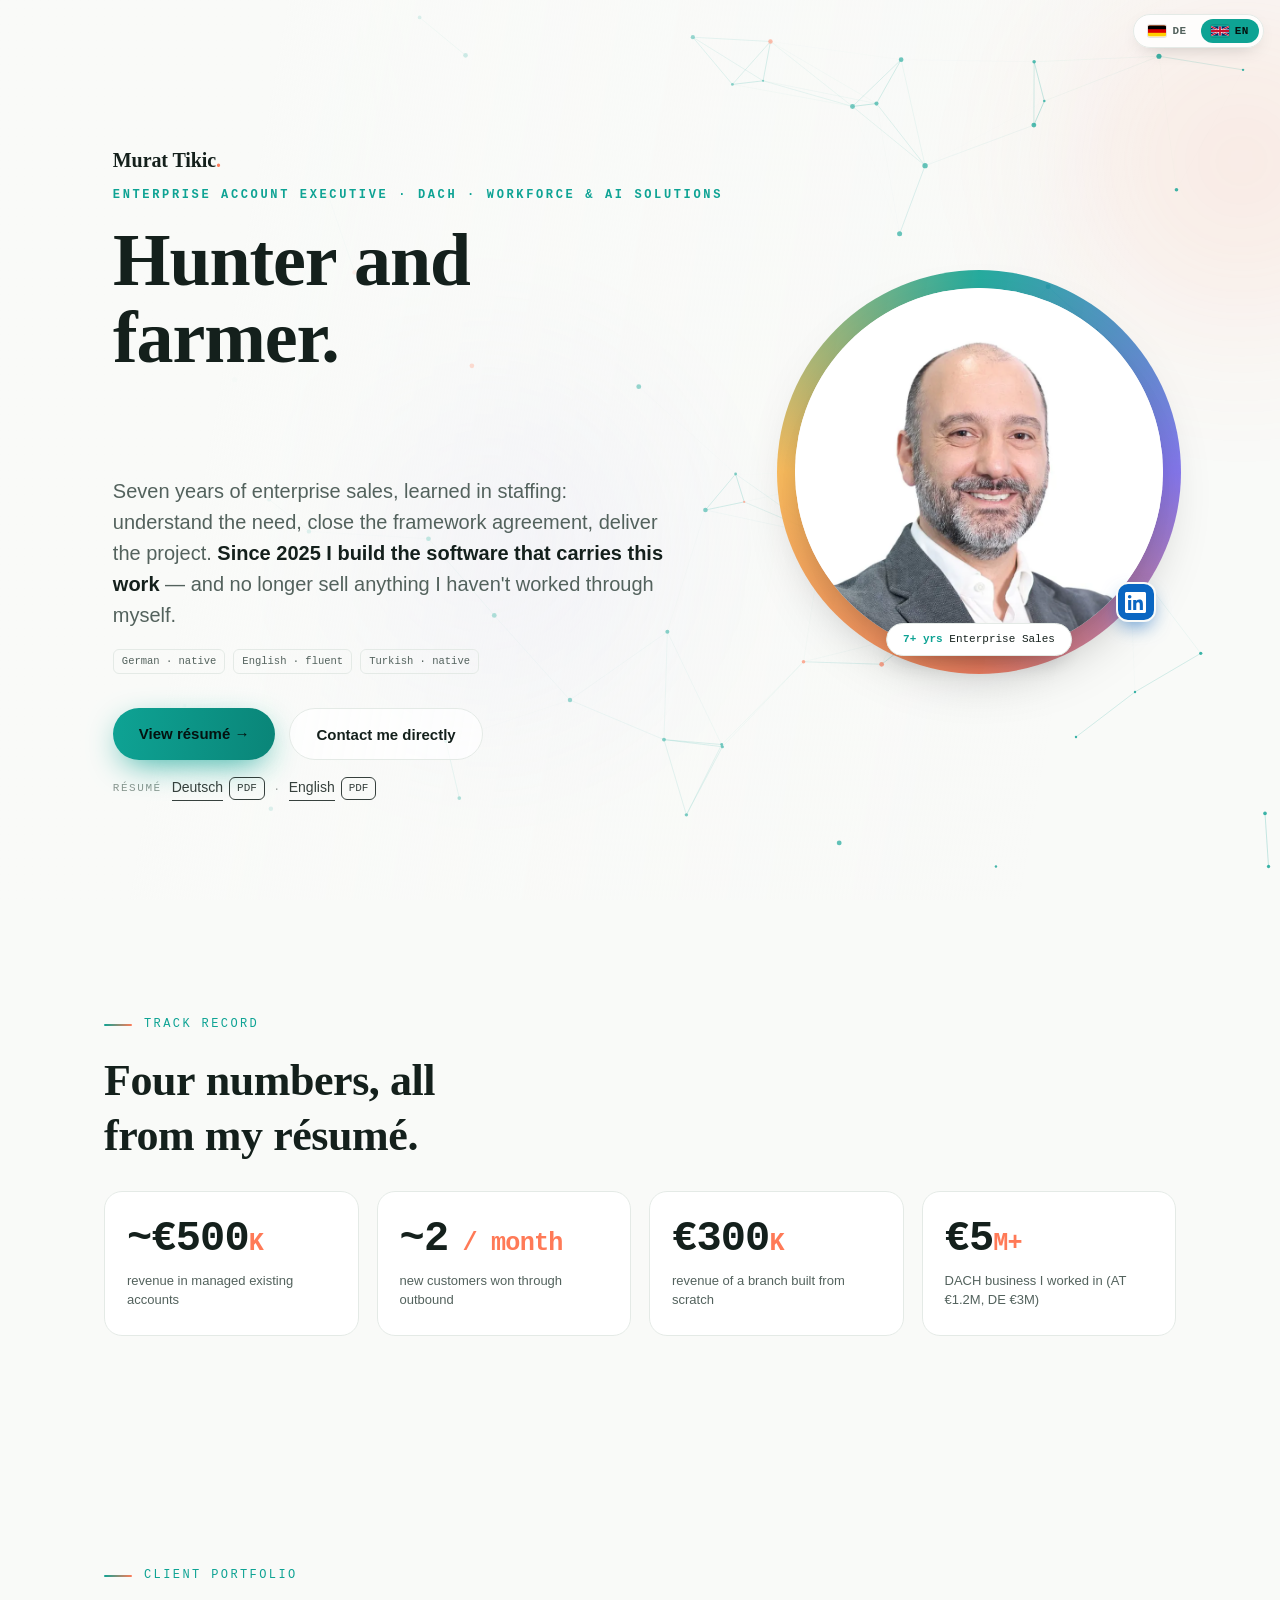
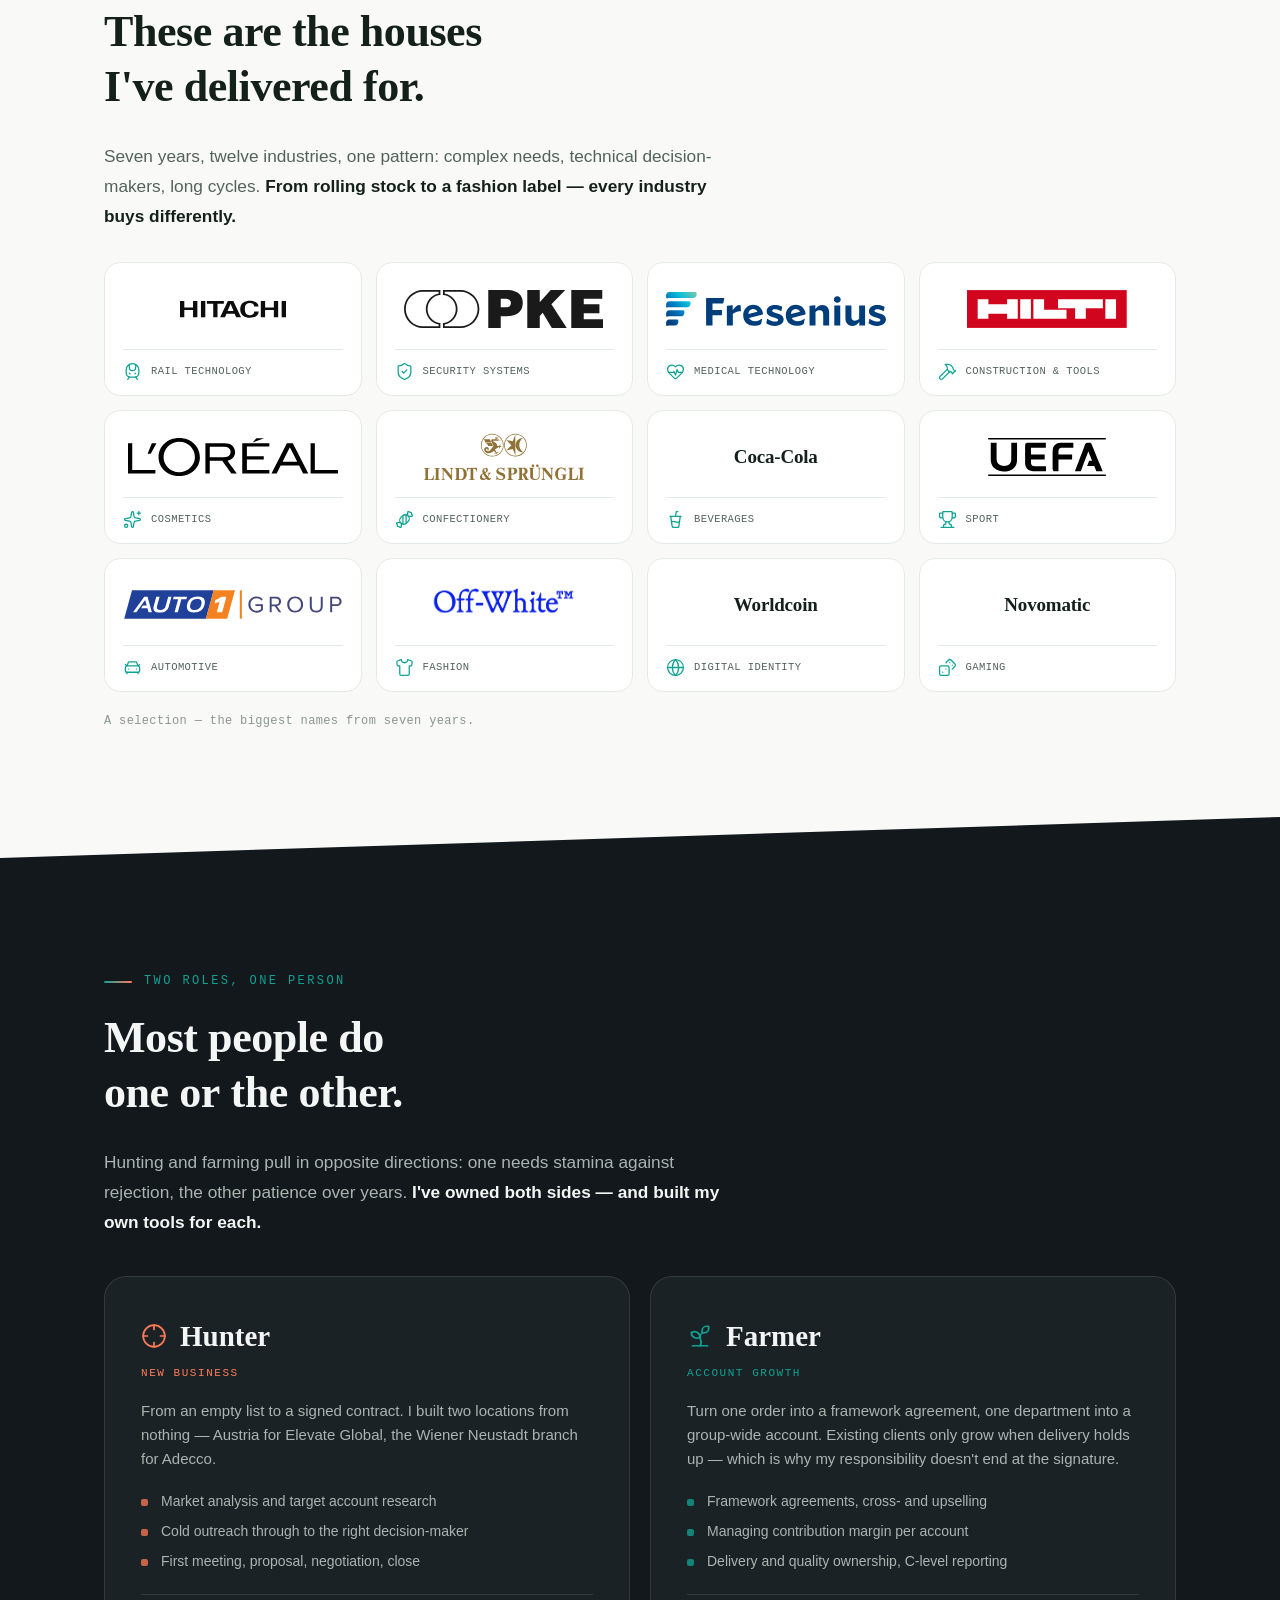
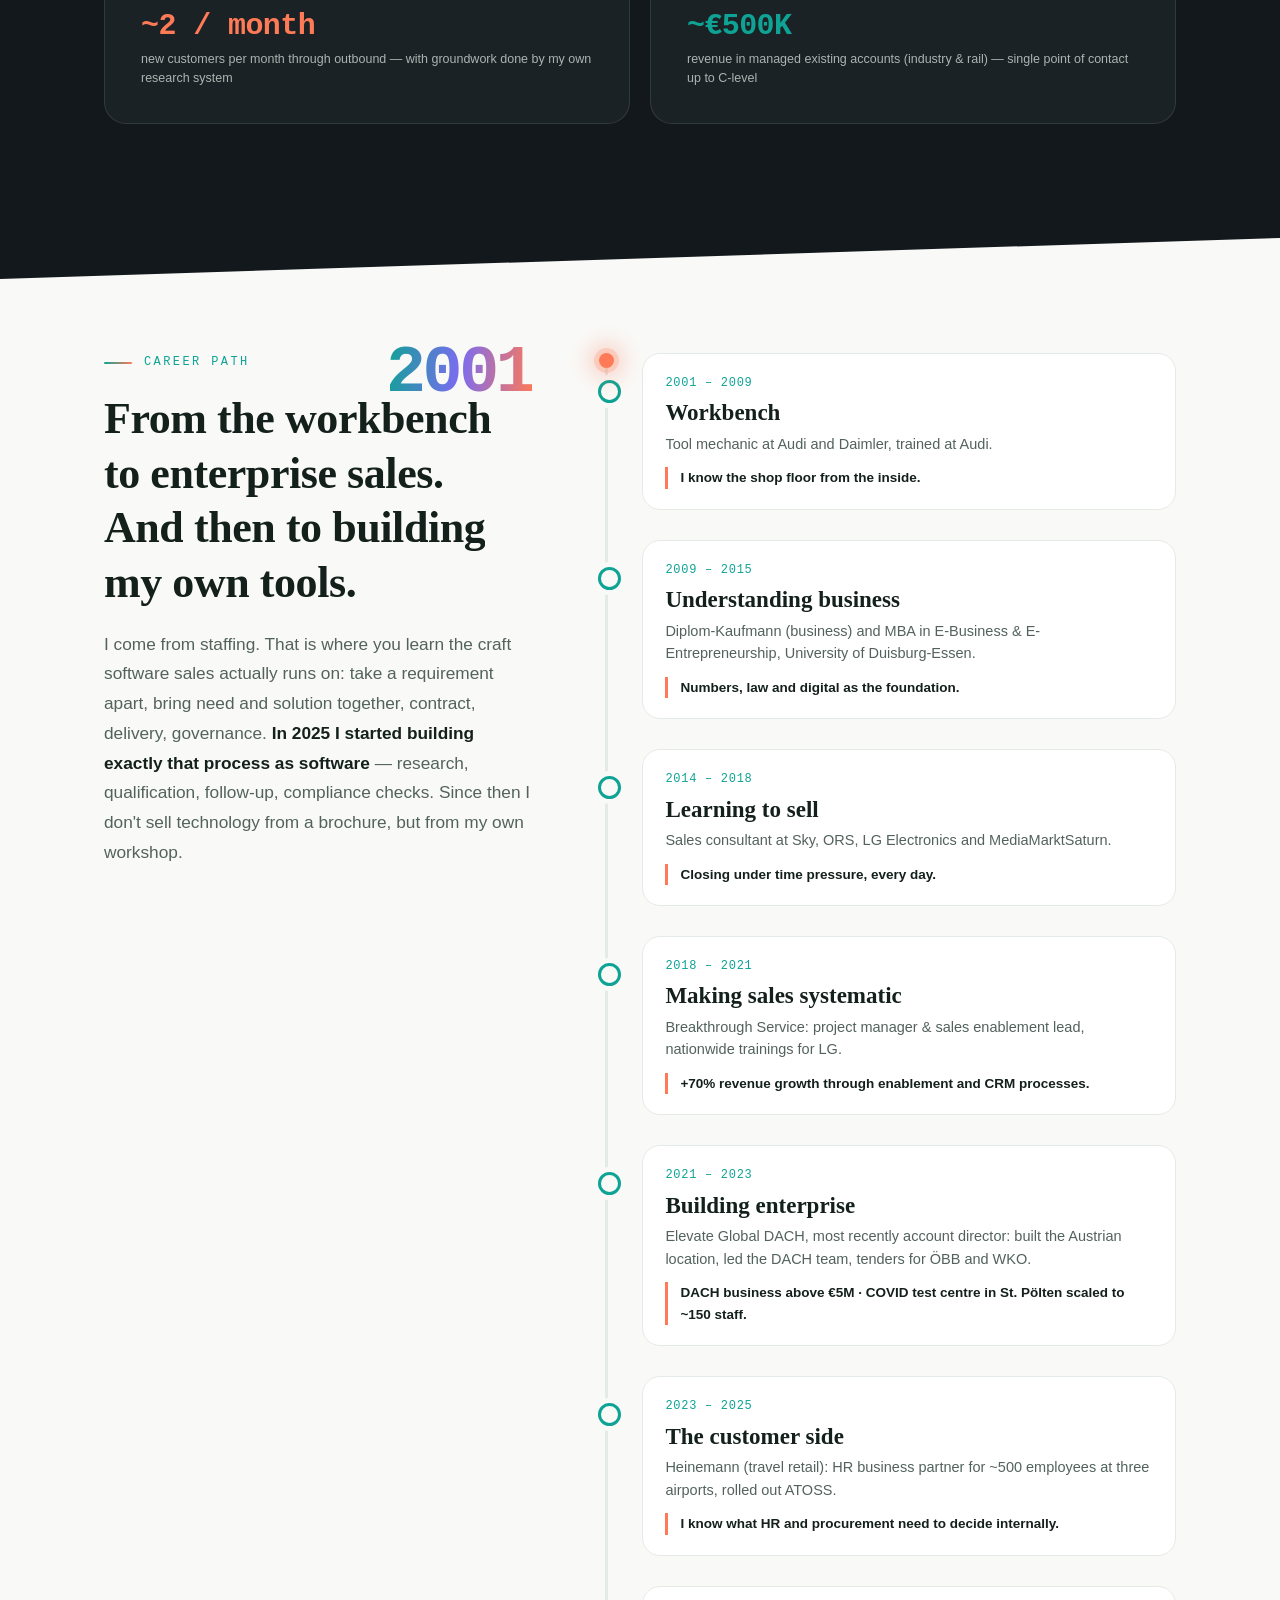
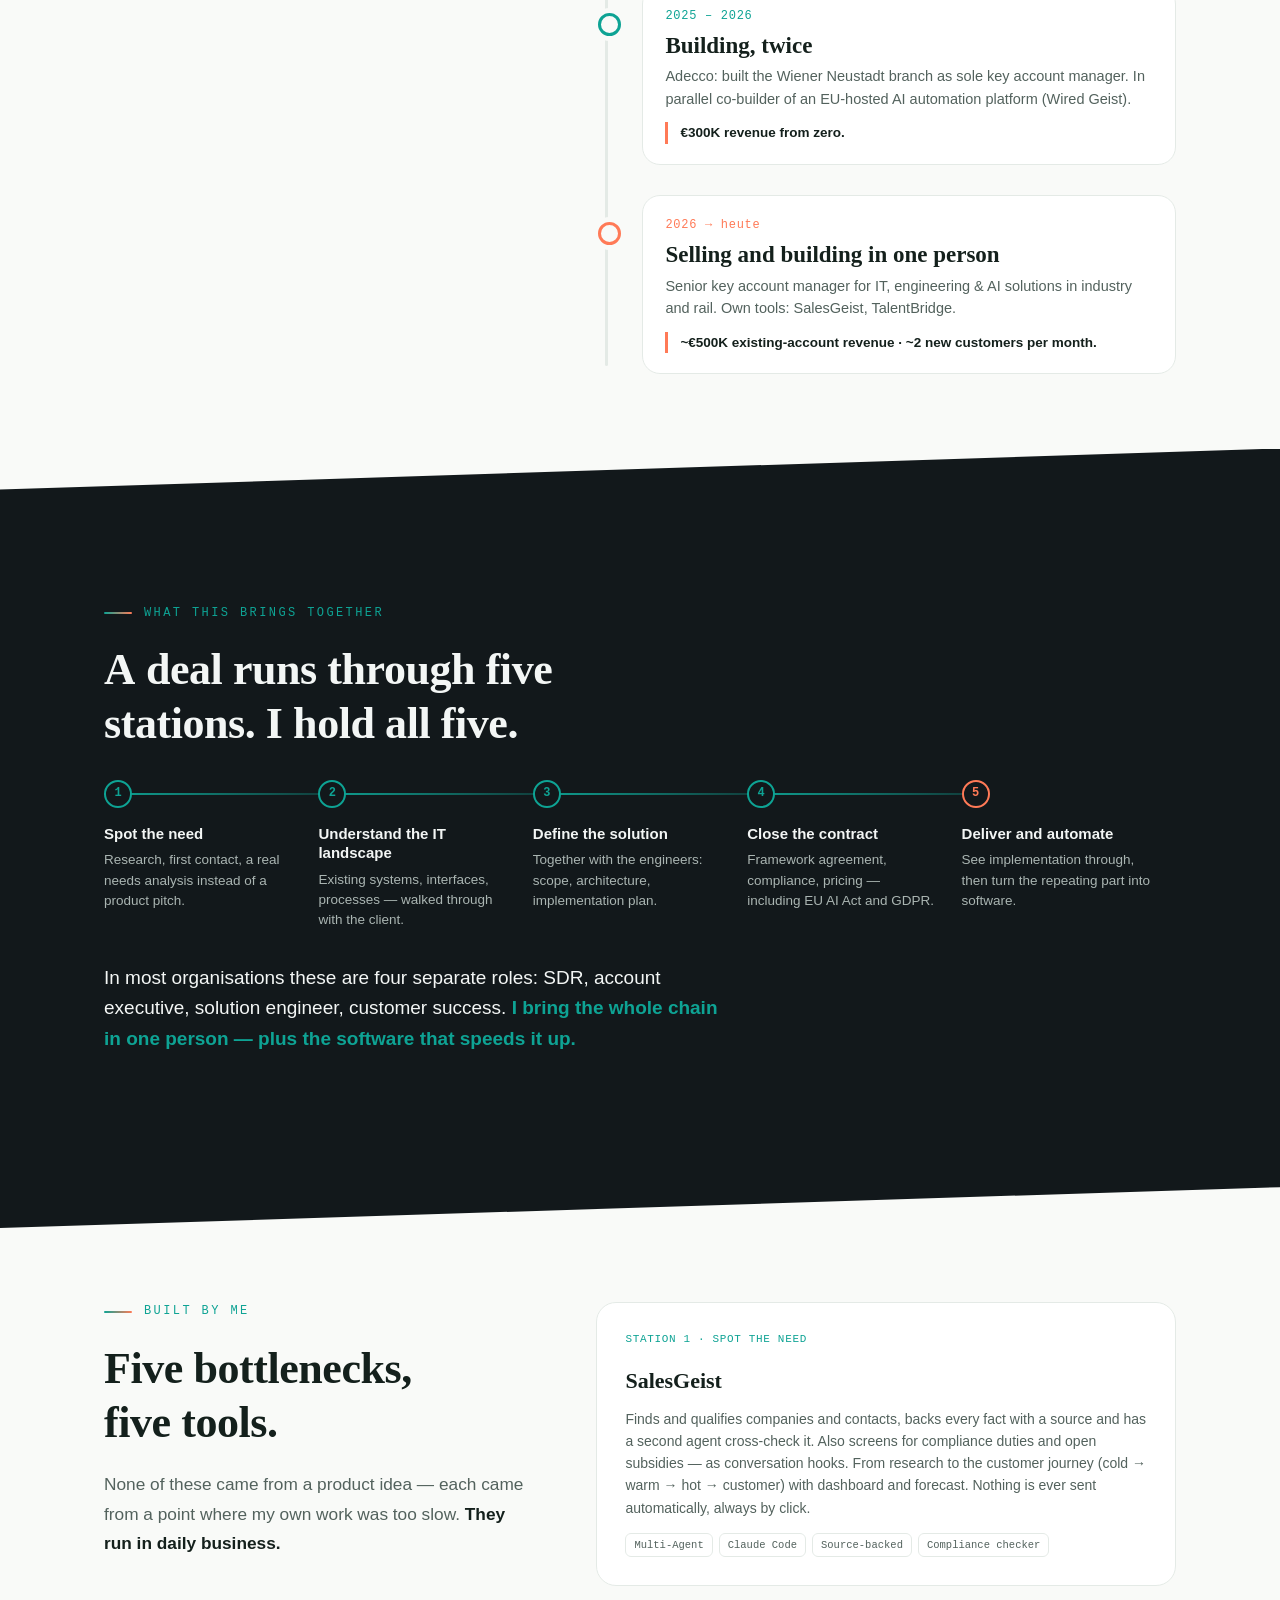
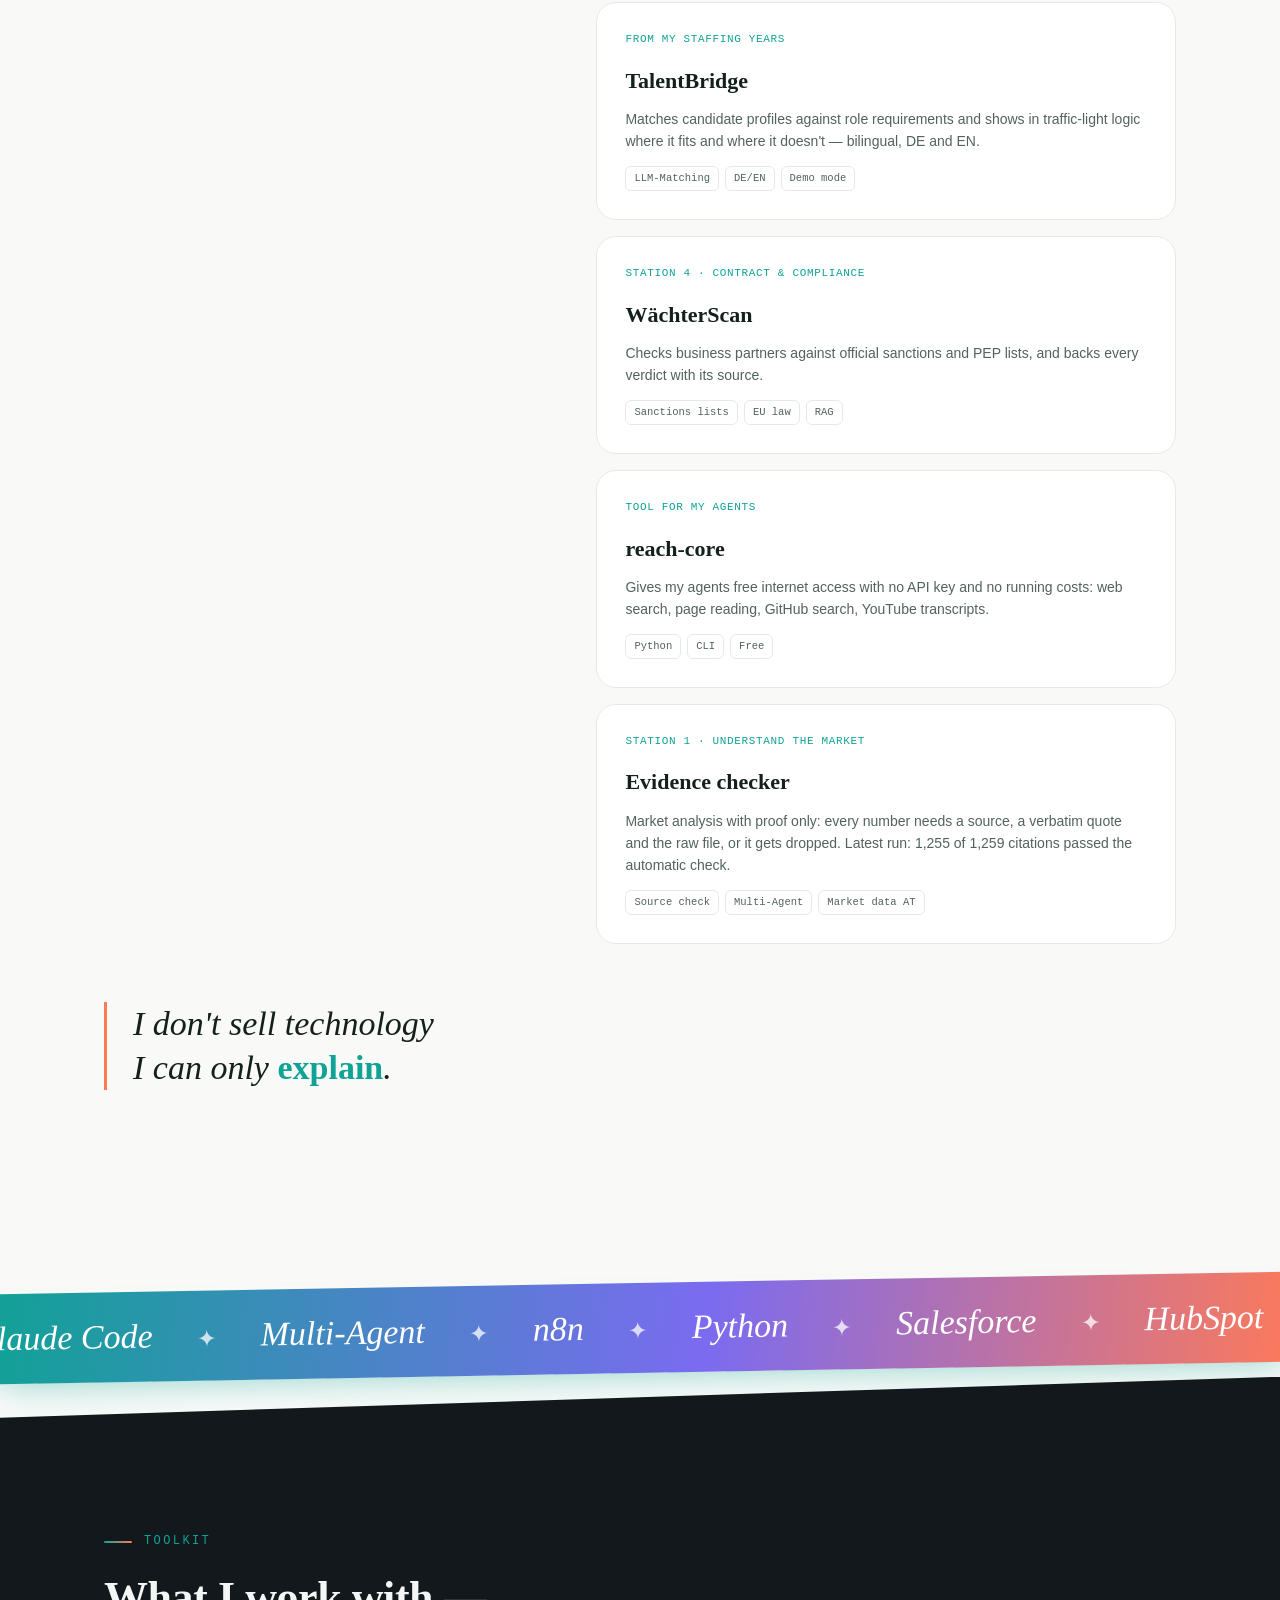
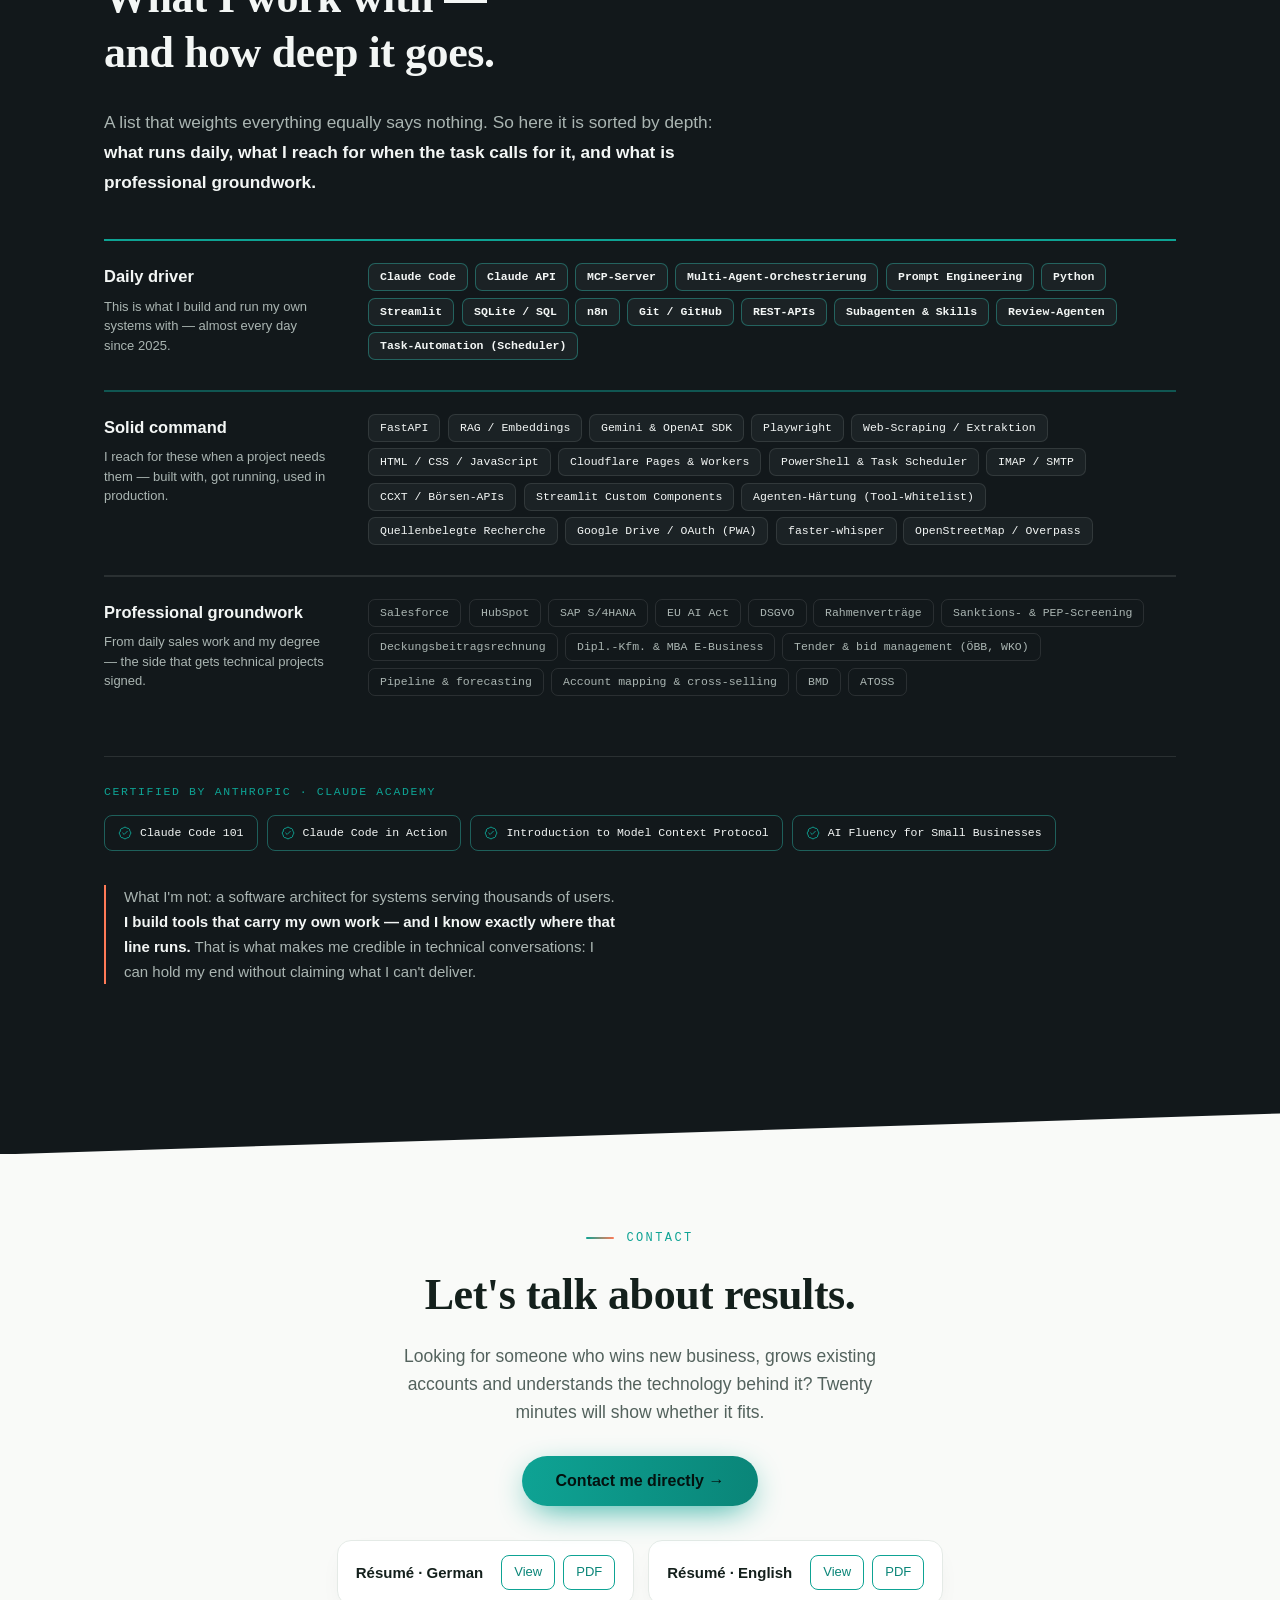
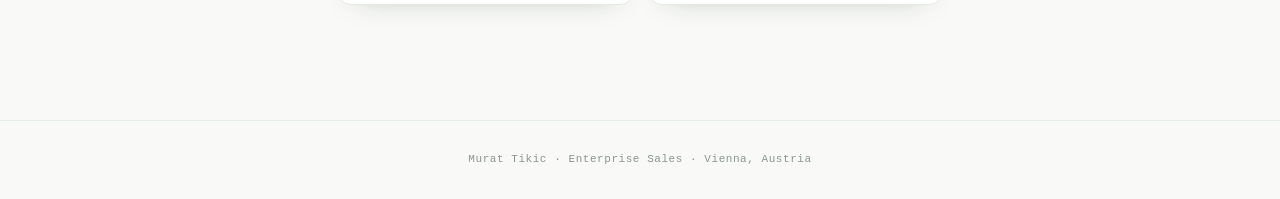
==== commit 8a3152bb: "Landingpage: Werdegang-Zeitstrahl, Zahlen, SalesGeist/reach-core/Beleg-Prüfer, mehr Bewegung; CVs DE" ====
--- a/index.html
+++ b/index.html
@@ -401,7 +401,7 @@
     <div class="hero-grid">
       <div>
         <div class="hero-name">Murat Tikic<span class="dot">.</span></div>
-        <div class="eyebrow" data-i18n="hero_eyebrow">Enterprise B2B · Neugeschäft &amp; Bestandsausbau</div>
+        <div class="eyebrow" data-i18n="hero_eyebrow">Enterprise Account Executive · DACH · Workforce &amp; AI Solutions</div>
         <h1 data-i18n="hero_h1">Hunter und Farmer. <span class="grad">Mit eigener Werkzeugkiste.</span></h1>
         <p class="lead" data-i18n="hero_bridge">Sieben Jahre Enterprise-Vertrieb, gelernt in der Personalvermittlung: Bedarf verstehen, Rahmenverträge schließen, Projekte liefern. <b>Seit 2025 baue ich die Software, die diese Arbeit trägt</b> — und verkaufe nichts mehr, was ich nicht selbst durchdrungen habe.</p>
         <div style="display:flex;flex-wrap:wrap;gap:8px;margin:18px 0 4px" aria-label="Sprachen">
@@ -410,6 +410,12 @@
         <div class="cta">
           <a class="btn primary" id="cvBtn" href="cv.html" data-cv-de="cv.html" data-cv-en="cv-en.html" target="_blank" rel="noopener" data-i18n="btn_cv">Lebenslauf ansehen →</a>
           <button class="btn ghost js-contact" type="button" data-i18n="btn_talk">Gespräch anfragen</button>
+        </div>
+        <div class="cvrow" aria-label="Lebenslauf">
+          <span class="cvl" data-i18n="cv_row">Lebenslauf</span>
+          <a href="cv.html" target="_blank" rel="noopener">Deutsch</a><a href="Murat_Tikic_CV_DE.pdf" target="_blank" rel="noopener" download>PDF</a>
+          <span class="sep">·</span>
+          <a href="cv-en.html" target="_blank" rel="noopener">English</a><a href="Murat_Tikic_CV_EN.pdf" target="_blank" rel="noopener" download>PDF</a>
         </div>
       </div>
       <div class="portrait">
@@ -425,6 +431,21 @@
 </header>
 
 <main>
+
+  <!-- ZAHLEN — die vier Kennzahlen aus dem CV -->
+  <section class="numbers">
+    <div class="wrap reveal">
+      <div class="sec-label" data-i18n="num_label">Track Record</div>
+      <h2 data-i18n="num_h2">Vier Zahlen, alle aus meinem Lebenslauf.</h2>
+      <div class="stats">
+        <div class="stat"><div class="fig">~€<span data-count="500">0</span><span class="u">K</span></div><div class="lab" data-i18n="num1">Umsatz in betreuten Bestandskunden</div></div>
+        <div class="stat"><div class="fig">~<span data-count="2">0</span><span class="u"> / <span data-i18n="per_month">Monat</span></span></div><div class="lab" data-i18n="num2">Neukunden per Outbound gewonnen</div></div>
+        <div class="stat"><div class="fig">€<span data-count="300">0</span><span class="u">K</span></div><div class="lab" data-i18n="num3">Umsatz einer von null aufgebauten Niederlassung</div></div>
+        <div class="stat"><div class="fig">€<span data-count="5">0</span><span class="u">M+</span></div><div class="lab" data-i18n="num4">DACH-Geschäft, in dem ich gearbeitet habe (AT €1,2 Mio., DE €3 Mio.)</div></div>
+      </div>
+    </div>
+  </section>
+
   <!-- CLIENT PORTFOLIO — the proof comes first, before any claim about it -->
   <section>
     <div class="wrap reveal">
@@ -502,7 +523,7 @@
             <li data-i18n="hunt_l3">Erstgespräch, Angebot, Verhandlung, Abschluss</li>
           </ul>
           <div class="mproof">
-            <div class="fig"><span class="u">+</span><span data-count="25">0</span>%</div>
+            <div class="fig"><span class="u">~</span><span data-count="2">0</span> / <span data-i18n="per_month">Monat</span></div>
             <div class="lab" data-i18n="hunt_proof">mehr Outbound-Durchsatz, seit mein eigenes Recherche-System die Vorarbeit macht</div>
           </div>
         </div>
@@ -516,7 +537,7 @@
             <li data-i18n="farm_l3">Liefer- und Qualitätsverantwortung, C-Level-Reporting</li>
           </ul>
           <div class="mproof">
-            <div class="fig">14,7 → 2,1 %</div>
+            <div class="fig">~€<span data-count="500">0</span>K</div>
             <div class="lab" data-i18n="farm_proof">Ausfallquote gesenkt, durch datengetriebene Account-Betreuung statt Bauchgefühl</div>
           </div>
         </div>
@@ -528,16 +549,23 @@
   <section>
     <div class="wrap reveal sticky-grid">
       <div class="sticky-head">
-        <div class="sec-label" data-i18n="who_label">Der Umbau</div>
-        <h2 data-i18n="who_h2">Erst den Prozess gemacht. Dann gebaut.</h2>
+        <div class="sec-label" data-i18n="who_label">Werdegang</div>
+        <h2 data-i18n="who_h2">Von der Werkbank in den Enterprise-Vertrieb. Und dann ins Selbstbauen.</h2>
         <p class="prose" data-i18n="who_p">Ich komme aus der Personalvermittlung. Dort lernt man das Handwerk, auf das es im Softwarevertrieb ankommt: Bedarf auseinandernehmen, Anforderung und Lösung zusammenbringen, Vertrag, Lieferung, Governance.
         <b>2025 habe ich angefangen, genau diesen Prozess als Software zu bauen</b> — Recherche, Qualifizierung, Nachfassen, Compliance-Prüfung. Seitdem verkaufe ich Technologie nicht mehr aus der Broschüre, sondern aus der eigenen Werkstatt.</p>
+        <div class="vt-year" id="vtYear" aria-hidden="true">2001</div>
       </div>
-      <div class="arc" style="margin-top:0">
-        <div class="node"><div class="yr">2001 – 2009</div><div class="t" data-i18n="n1t">Werkbank</div><div class="d" data-i18n="n1d">Werkzeugmechaniker · Audi, Daimler</div></div>
-        <div class="node"><div class="yr">2014 – 2018</div><div class="t" data-i18n="n2t">Verkaufen gelernt</div><div class="d" data-i18n="n2d">Sales Consultant · LG, Sky, MediaMarkt</div></div>
-        <div class="node"><div class="yr">2018 – 2024</div><div class="t" data-i18n="n3t">Aufbauen</div><div class="d" data-i18n="n3d">Standort AT (Elevate), Filiale Wr. Neustadt (Adecco)</div></div>
-        <div class="node dest"><div class="yr" data-i18n="n4y">2025 → heute</div><div class="t" data-i18n="n4t">Selbst bauen</div><div class="d" data-i18n="n4d">Eigene Vertriebssoftware, Multi-Agent, EU AI Act</div></div>
+      <div class="vt" id="vt">
+        <div class="vt-line" aria-hidden="true"><i></i></div>
+        <div class="vt-orb" id="vtOrb" aria-hidden="true"></div>
+        <article class="vt-item"><div class="vt-yr">2001 – 2009</div><h3 data-i18n="vt1t">Werkbank</h3><p data-i18n="vt1d">Werkzeugmechaniker bei Audi und Daimler, gelernt bei Audi.</p><div class="vt-proof" data-i18n="vt1p">Ich kenne die Werkhalle von innen.</div></article>
+        <article class="vt-item"><div class="vt-yr">2009 – 2015</div><h3 data-i18n="vt2t">Wirtschaft verstehen</h3><p data-i18n="vt2d">Diplom-Kaufmann (BWL) und MBA E-Business &amp; E-Entrepreneurship, Universität Duisburg-Essen.</p><div class="vt-proof" data-i18n="vt2p">Zahlen, Recht und Digitalisierung als Fundament.</div></article>
+        <article class="vt-item"><div class="vt-yr">2014 – 2018</div><h3 data-i18n="vt3t">Verkaufen gelernt</h3><p data-i18n="vt3d">Verkaufsberater bei Sky, ORS, LG Electronics und MediaMarktSaturn.</p><div class="vt-proof" data-i18n="vt3p">Abschluss unter Zeitdruck, jeden Tag.</div></article>
+        <article class="vt-item"><div class="vt-yr">2018 – 2021</div><h3 data-i18n="vt4t">Vertrieb systematisch machen</h3><p data-i18n="vt4d">Breakthrough Service: Projektmanager &amp; Sales Enablement Lead, österreichweite Trainings für LG.</p><div class="vt-proof" data-i18n="vt4p">+70 % Umsatzwachstum durch Enablement und CRM-Prozesse.</div></article>
+        <article class="vt-item"><div class="vt-yr">2021 – 2023</div><h3 data-i18n="vt5t">Enterprise aufbauen</h3><p data-i18n="vt5d">Elevate Global DACH, zuletzt Account Director: Standort Österreich aufgebaut, DACH-Team geführt, Ausschreibungen für ÖBB und WKO.</p><div class="vt-proof" data-i18n="vt5p">DACH-Geschäft über €5 Mio. · COVID-Teststation St. Pölten auf ~150 Mitarbeitende.</div></article>
+        <article class="vt-item"><div class="vt-yr">2023 – 2025</div><h3 data-i18n="vt6t">Die Kundenseite</h3><p data-i18n="vt6d">Heinemann (Travel Retail): HR Business Partner für ~500 Mitarbeitende an drei Flughäfen, ATOSS eingeführt.</p><div class="vt-proof" data-i18n="vt6p">Ich weiß, was HR und Einkauf intern brauchen, um zu entscheiden.</div></article>
+        <article class="vt-item"><div class="vt-yr">2025 – 2026</div><h3 data-i18n="vt7t">Aufbauen und bauen</h3><p data-i18n="vt7d">Adecco: Niederlassung Wiener Neustadt als alleiniger Key Account Manager aufgebaut. Parallel Co-Builder einer EU-gehosteten KI-Automatisierungsplattform (Wired Geist).</p><div class="vt-proof" data-i18n="vt7p">€300K Umsatz von null.</div></article>
+        <article class="vt-item dest"><div class="vt-yr">2026 → heute</div><h3 data-i18n="vt8t">Verkaufen und bauen in einer Person</h3><p data-i18n="vt8d">Senior Key Account Manager für IT, Engineering &amp; AI Solutions in Industrie und Bahn. Eigene Werkzeuge: SalesGeist, TalentBridge.</p><div class="vt-proof" data-i18n="vt8p">~€500K Bestandsumsatz · ~2 Neukunden pro Monat.</div></article>
       </div>
     </div>
   </section>
@@ -583,15 +611,15 @@
     <div class="wrap reveal sticky-grid">
       <div class="sticky-head">
         <div class="sec-label" data-i18n="works_label">Selbst gebaut</div>
-        <h2 data-i18n="works_h2">Drei Engpässe, drei Werkzeuge.</h2>
-        <p class="prose" data-i18n="works_intro">Keines davon ist aus einer Produktidee entstanden, sondern aus einer Stelle, an der meine eigene Arbeit zu langsam war. <b>Jedes läuft im Tagesgeschäft.</b></p>
+        <h2 data-i18n="works_h2">Fünf Engpässe, fünf Werkzeuge.</h2>
+        <p class="prose" data-i18n="works_intro">Keines davon ist aus einer Produktidee entstanden, sondern aus einer Stelle, an der meine eigene Arbeit zu langsam war. <b>Sie laufen im Tagesgeschäft.</b></p>
       </div>
       <div class="cards">
         <div class="card">
           <div class="kicker" data-i18n="k_hunter">Station 1 · Bedarf erkennen</div>
-          <h3>HUNTER</h3>
-          <p data-i18n="hunter_p">Findet und qualifiziert Firmen und Ansprechpartner, reichert sie an und bewertet sie — die Vorarbeit, für die vorher Stunden draufgingen.</p>
-          <div class="tags"><span class="tag">Multi-Agent</span><span class="tag">Claude Code</span><span class="tag">Scoring</span></div>
+          <h3>SalesGeist</h3>
+          <p data-i18n="hunter_p">Findet und qualifiziert Firmen und Ansprechpartner, belegt jeden Fakt mit Quelle und lässt einen zweiten Agenten gegenprüfen. Prüft zusätzlich auf Compliance-Pflichten und offene Förderungen — als Gesprächsaufhänger. Von der Recherche bis zur Kundenreise (kalt → warm → heiß → Kunde) mit Dashboard und Forecast. Versendet wird nie automatisch, sondern immer per Klick.</p>
+          <div class="tags"><span class="tag">Multi-Agent</span><span class="tag">Claude Code</span><span class="tag" data-i18n="t_beleg">Belegpflicht</span><span class="tag" data-i18n="t_comp">Compliance-Prüfer</span></div>
         </div>
         <div class="card">
           <div class="kicker" data-i18n="k_tb">Aus der Personalvermittlung</div>
@@ -604,6 +632,18 @@
           <h3>WächterScan</h3>
           <p data-i18n="ws_p">Prüft Geschäftspartner gegen offizielle Sanktions- und PEP-Listen und begründet jedes Urteil mit der Quelle.</p>
           <div class="tags"><span class="tag" data-i18n="t_sanc">Sanktionslisten</span><span class="tag" data-i18n="t_eulaw">EU-Recht</span><span class="tag">RAG</span></div>
+        </div>
+        <div class="card">
+          <div class="kicker" data-i18n="k_reach">Werkzeug für meine Agenten</div>
+          <h3>reach-core</h3>
+          <p data-i18n="reach_p">Gibt meinen Agenten freien Internetzugriff ohne API-Schlüssel und ohne laufende Kosten: Websuche, Seiten lesen, GitHub-Suche, YouTube-Transkripte.</p>
+          <div class="tags"><span class="tag">Python</span><span class="tag">CLI</span><span class="tag" data-i18n="t_free">Kostenlos</span></div>
+        </div>
+        <div class="card">
+          <div class="kicker" data-i18n="k_markt">Station 1 · Markt verstehen</div>
+          <h3 data-i18n="markt_h">Beleg-Prüfer</h3>
+          <p data-i18n="markt_p">Marktanalyse nur mit Beweis: Jede Zahl braucht Quelle, wörtliches Zitat und Rohdatei, sonst fliegt sie raus. Zuletzt 1.255 von 1.259 Belegen bestanden die automatische Prüfung.</p>
+          <div class="tags"><span class="tag" data-i18n="t_quelle">Quellenprüfung</span><span class="tag">Multi-Agent</span><span class="tag" data-i18n="t_markt">Marktdaten AT</span></div>
         </div>
       </div>
     </div>
@@ -611,6 +651,8 @@
       <p class="pullquote" data-i18n="proof_close">Ich verkaufe keine Technologie, die ich nur <span class="hl">erklären</span> kann.</p>
     </div>
   </section>
+
+  <div class="mq" aria-hidden="true"><div class="mq-track"><span>Claude Code</span><span>Multi-Agent</span><span>n8n</span><span>Python</span><span>Salesforce</span><span>HubSpot</span><span>Ausschreibungen</span><span>Rahmenverträge</span><span>EU AI Act</span><span>DSGVO</span><span>Outbound</span><span>Forecast</span><span>SalesGeist</span><span>TalentBridge</span><span>Claude Code</span><span>Multi-Agent</span><span>n8n</span><span>Python</span><span>Salesforce</span><span>HubSpot</span><span>Ausschreibungen</span><span>Rahmenverträge</span><span>EU AI Act</span><span>DSGVO</span><span>Outbound</span><span>Forecast</span><span>SalesGeist</span><span>TalentBridge</span></div></div>
 
   <!-- TOOLKIT: depth, not a tag cloud -->
   <section class="panel">
@@ -630,6 +672,7 @@
             <span class="chip">Multi-Agent-Orchestrierung</span><span class="chip">Prompt Engineering</span>
             <span class="chip">Python</span><span class="chip">Streamlit</span><span class="chip">SQLite / SQL</span>
             <span class="chip">n8n</span><span class="chip">Git / GitHub</span><span class="chip">REST-APIs</span>
+            <span class="chip">Subagenten &amp; Skills</span><span class="chip">Review-Agenten</span><span class="chip">Task-Automation (Scheduler)</span>
           </div>
         </div>
 
@@ -643,7 +686,7 @@
             <span class="chip">Playwright</span><span class="chip">Web-Scraping / Extraktion</span>
             <span class="chip">HTML / CSS / JavaScript</span><span class="chip">Cloudflare Pages &amp; Workers</span>
             <span class="chip">PowerShell &amp; Task Scheduler</span><span class="chip">IMAP / SMTP</span>
-            <span class="chip">CCXT / Börsen-APIs</span><span class="chip">faster-whisper</span><span class="chip">OpenStreetMap / Overpass</span>
+            <span class="chip">CCXT / Börsen-APIs</span><span class="chip">Streamlit Custom Components</span><span class="chip">Agenten-Härtung (Tool-Whitelist)</span><span class="chip">Quellenbelegte Recherche</span><span class="chip">Google Drive / OAuth (PWA)</span><span class="chip">faster-whisper</span><span class="chip">OpenStreetMap / Overpass</span>
           </div>
         </div>
 
@@ -656,7 +699,7 @@
             <span class="chip">Salesforce</span><span class="chip">HubSpot</span><span class="chip">SAP S/4HANA</span>
             <span class="chip">EU AI Act</span><span class="chip">DSGVO</span><span class="chip">Rahmenverträge</span>
             <span class="chip">Sanktions- &amp; PEP-Screening</span><span class="chip">Deckungsbeitragsrechnung</span>
-            <span class="chip" data-i18n="d3_law">Wirtschaftsrecht (Dipl.-Kfm.)</span>
+            <span class="chip" data-i18n="d3_law">Dipl.-Kfm. &amp; MBA E-Business</span><span class="chip" data-i18n="ch_tender">Ausschreibungs- &amp; Angebotsmanagement (ÖBB, WKO)</span><span class="chip" data-i18n="ch_fc">Pipeline &amp; Forecast</span><span class="chip" data-i18n="ch_mapping">Account Mapping &amp; Cross-Selling</span><span class="chip">BMD</span><span class="chip">ATOSS</span>
           </div>
         </div>
       </div>
@@ -681,6 +724,10 @@
       <h2 data-i18n="c_h2">Sprechen wir über Ergebnisse.</h2>
       <p class="csub" data-i18n="c_sub">Vertrieb mit Substanz und echter technischer Kompetenz? Zwanzig Minuten zeigen, ob wir zueinander passen.</p>
       <div class="big"><button class="btn primary js-contact" type="button" data-i18n="btn_talk2">Gespräch anfragen →</button></div>
+      <div class="cvcards">
+        <div class="cvcard"><div class="k" data-i18n="cvc_de">Lebenslauf · Deutsch</div><div class="r"><a href="cv.html" target="_blank" rel="noopener" data-i18n="cv_view">Ansehen</a><a href="Murat_Tikic_CV_DE.pdf" target="_blank" rel="noopener" download>PDF</a></div></div>
+        <div class="cvcard"><div class="k" data-i18n="cvc_en">Résumé · English</div><div class="r"><a href="cv-en.html" target="_blank" rel="noopener" data-i18n="cv_view">Ansehen</a><a href="Murat_Tikic_CV_EN.pdf" target="_blank" rel="noopener" download>PDF</a></div></div>
+      </div>
     </div>
   </section>
 </main>
@@ -719,7 +766,7 @@
 
   /* ---------- i18n ---------- */
   const dict = {
-    hero_eyebrow:{de:`Enterprise B2B · Neugeschäft &amp; Bestandsausbau`,en:`Enterprise B2B · New business &amp; account growth`},
+    hero_eyebrow:{de:`Enterprise Account Executive · DACH · Workforce &amp; AI Solutions`,en:`Enterprise Account Executive · DACH · Workforce &amp; AI Solutions`},
     hero_h1:{de:`Hunter und Farmer. <span class="grad">Mit eigener Werkzeugkiste.</span>`,en:`Hunter and farmer. <span class="grad">With my own toolkit.</span>`},
     hero_bridge:{de:`Sieben Jahre Enterprise-Vertrieb, gelernt in der Personalvermittlung: Bedarf verstehen, Rahmenverträge schließen, Projekte liefern. <b>Seit 2025 baue ich die Software, die diese Arbeit trägt</b> — und verkaufe nichts mehr, was ich nicht selbst durchdrungen habe.`,en:`Seven years of enterprise sales, learned in staffing: understand the need, close the framework agreement, deliver the project. <b>Since 2025 I build the software that carries this work</b> — and no longer sell anything I haven't worked through myself.`},
     lang_de:{de:`Deutsch · Muttersprache`,en:`German · native`},
@@ -755,24 +802,24 @@
     hunt_l1:{de:`Marktanalyse und Zielkundenrecherche`,en:`Market analysis and target account research`},
     hunt_l2:{de:`Kaltakquise bis zum richtigen Entscheider`,en:`Cold outreach through to the right decision-maker`},
     hunt_l3:{de:`Erstgespräch, Angebot, Verhandlung, Abschluss`,en:`First meeting, proposal, negotiation, close`},
-    hunt_proof:{de:`mehr Outbound-Durchsatz, seit mein eigenes Recherche-System die Vorarbeit macht`,en:`more outbound throughput since my own research system does the groundwork`},
+    hunt_proof:{de:`Neukunden pro Monat per Outbound — mit Recherche-Vorarbeit durch mein eigenes System`,en:`new customers per month through outbound — with groundwork done by my own research system`},
     farm_h:{de:`Farmer`,en:`Farmer`},
     farm_role:{de:`Bestandsausbau`,en:`Account growth`},
     farm_p:{de:`Aus einem Auftrag einen Rahmenvertrag machen, aus einer Abteilung einen Konzern. Bestandskunden wachsen nur, wenn die Lieferung stimmt — deshalb hört meine Verantwortung nicht beim Abschluss auf.`,en:`Turn one order into a framework agreement, one department into a group-wide account. Existing clients only grow when delivery holds up — which is why my responsibility doesn't end at the signature.`},
     farm_l1:{de:`Rahmenverträge, Cross- und Upselling`,en:`Framework agreements, cross- and upselling`},
     farm_l2:{de:`Deckungsbeitrag je Account steuern`,en:`Managing contribution margin per account`},
     farm_l3:{de:`Liefer- und Qualitätsverantwortung, C-Level-Reporting`,en:`Delivery and quality ownership, C-level reporting`},
-    farm_proof:{de:`Ausfallquote gesenkt, durch datengetriebene Account-Betreuung statt Bauchgefühl`,en:`drop-out rate reduced, through data-driven account care instead of gut feel`},
-
-    who_label:{de:`Der Umbau`,en:`The rebuild`},
-    who_h2:{de:`Erst den Prozess gemacht. Dann gebaut.`,en:`First I ran the process. Then I built it.`},
+    farm_proof:{de:`Umsatz in betreuten Bestandskunden (Industrie &amp; Bahn) — ein Ansprechpartner bis C-Level`,en:`revenue in managed existing accounts (industry &amp; rail) — single point of contact up to C-level`},
+
+    who_label:{de:`Werdegang`,en:`Career path`},
+    who_h2:{de:`Von der Werkbank in den Enterprise-Vertrieb. Und dann ins Selbstbauen.`,en:`From the workbench to enterprise sales. And then to building my own tools.`},
     who_p:{de:`Ich komme aus der Personalvermittlung. Dort lernt man das Handwerk, auf das es im Softwarevertrieb ankommt: Bedarf auseinandernehmen, Anforderung und Lösung zusammenbringen, Vertrag, Lieferung, Governance. <b>2025 habe ich angefangen, genau diesen Prozess als Software zu bauen</b> — Recherche, Qualifizierung, Nachfassen, Compliance-Prüfung. Seitdem verkaufe ich Technologie nicht mehr aus der Broschüre, sondern aus der eigenen Werkstatt.`,en:`I come from staffing. That is where you learn the craft software sales actually runs on: take a requirement apart, bring need and solution together, contract, delivery, governance. <b>In 2025 I started building exactly that process as software</b> — research, qualification, follow-up, compliance checks. Since then I don't sell technology from a brochure, but from my own workshop.`},
     n1t:{de:`Werkbank`,en:`Workbench`},
     n1d:{de:`Werkzeugmechaniker · Audi, Daimler`,en:`Toolmaker · Audi, Daimler`},
     n2t:{de:`Verkaufen gelernt`,en:`Learned to sell`},
     n2d:{de:`Sales Consultant · LG, Sky, MediaMarkt`,en:`Sales Consultant · LG, Sky, MediaMarkt`},
     n3t:{de:`Aufbauen`,en:`Building up`},
-    n3d:{de:`Standort AT (Elevate), Filiale Wr. Neustadt (Adecco)`,en:`AT location (Elevate), Wr. Neustadt branch (Adecco)`},
+    n3d:{de:`Standort AT (Elevate), Filiale Wr. Neustadt (Adecco)`,en:`Austria site (Elevate), Wr. Neustadt branch (Adecco)`},
     n4y:{de:`2025 → heute`,en:`2025 → today`},
     n4t:{de:`Selbst bauen`,en:`Building myself`},
     n4d:{de:`Eigene Vertriebssoftware, Multi-Agent, EU AI Act`,en:`Own sales software, multi-agent, EU AI Act`},
@@ -792,15 +839,57 @@
     chain_note:{de:`In den meisten Organisationen sind das vier verschiedene Rollen: SDR, Account Executive, Solution Engineer, Customer Success. <b>Ich bringe die Kette in einer Person mit — und die Software, die sie schneller macht.</b>`,en:`In most organisations these are four separate roles: SDR, account executive, solution engineer, customer success. <b>I bring the whole chain in one person — plus the software that speeds it up.</b>`},
 
     works_label:{de:`Selbst gebaut`,en:`Built by me`},
-    works_h2:{de:`Drei Engpässe, drei Werkzeuge.`,en:`Three bottlenecks, three tools.`},
-    works_intro:{de:`Keines davon ist aus einer Produktidee entstanden, sondern aus einer Stelle, an der meine eigene Arbeit zu langsam war. <b>Jedes läuft im Tagesgeschäft.</b>`,en:`None of these came from a product idea — each came from a point where my own work was too slow. <b>All three run in daily business.</b>`},
+    works_h2:{de:`Fünf Engpässe, fünf Werkzeuge.`,en:`Five bottlenecks, five tools.`},
+    works_intro:{de:`Keines davon ist aus einer Produktidee entstanden, sondern aus einer Stelle, an der meine eigene Arbeit zu langsam war. <b>Sie laufen im Tagesgeschäft.</b>`,en:`None of these came from a product idea — each came from a point where my own work was too slow. <b>They run in daily business.</b>`},
     k_hunter:{de:`Station 1 · Bedarf erkennen`,en:`Station 1 · Spot the need`},
     k_tb:{de:`Aus der Personalvermittlung`,en:`From my staffing years`},
     k_ws:{de:`Station 4 · Vertrag &amp; Compliance`,en:`Station 4 · Contract &amp; compliance`},
-    hunter_p:{de:`Findet und qualifiziert Firmen und Ansprechpartner, reichert sie an und bewertet sie — die Vorarbeit, für die vorher Stunden draufgingen.`,en:`Finds and qualifies companies and contacts, enriches and scores them — the groundwork that used to eat hours.`},
+    hunter_p:{de:`Findet und qualifiziert Firmen und Ansprechpartner, belegt jeden Fakt mit Quelle und lässt einen zweiten Agenten gegenprüfen. Prüft zusätzlich auf Compliance-Pflichten und offene Förderungen — als Gesprächsaufhänger. Von der Recherche bis zur Kundenreise (kalt → warm → heiß → Kunde) mit Dashboard und Forecast. Versendet wird nie automatisch, sondern immer per Klick.`,en:`Finds and qualifies companies and contacts, backs every fact with a source and has a second agent cross-check it. Also screens for compliance duties and open subsidies — as conversation hooks. From research to the customer journey (cold → warm → hot → customer) with dashboard and forecast. Nothing is ever sent automatically, always by click.`},
     tb_p:{de:`Gleicht Kandidatenprofile gegen Stellenanforderungen ab und zeigt per Ampel, wo es passt und wo nicht — zweisprachig, DE und EN.`,en:`Matches candidate profiles against role requirements and shows in traffic-light logic where it fits and where it doesn't — bilingual, DE and EN.`},
     ws_p:{de:`Prüft Geschäftspartner gegen offizielle Sanktions- und PEP-Listen und begründet jedes Urteil mit der Quelle.`,en:`Checks business partners against official sanctions and PEP lists, and backs every verdict with its source.`},
     t_demo:{de:`Demo-Modus`,en:`Demo mode`},t_sanc:{de:`Sanktionslisten`,en:`Sanctions lists`},t_eulaw:{de:`EU-Recht`,en:`EU law`},
+    num_label:{de:`Track Record`,en:`Track record`},
+    num_h2:{de:`Vier Zahlen, alle aus meinem Lebenslauf.`,en:`Four numbers, all from my résumé.`},
+    num1:{de:`Umsatz in betreuten Bestandskunden`,en:`revenue in managed existing accounts`},
+    num2:{de:`Neukunden per Outbound gewonnen`,en:`new customers won through outbound`},
+    num3:{de:`Umsatz einer von null aufgebauten Niederlassung`,en:`revenue of a branch built from scratch`},
+    num4:{de:`DACH-Geschäft, in dem ich gearbeitet habe (AT €1,2 Mio., DE €3 Mio.)`,en:`DACH business I worked in (AT €1.2M, DE €3M)`},
+    cv_row:{de:`Lebenslauf`,en:`Résumé`},
+    vt1t:{de:`Werkbank`,en:`Workbench`},
+    vt1d:{de:`Werkzeugmechaniker bei Audi und Daimler, gelernt bei Audi.`,en:`Tool mechanic at Audi and Daimler, trained at Audi.`},
+    vt1p:{de:`Ich kenne die Werkhalle von innen.`,en:`I know the shop floor from the inside.`},
+    vt2t:{de:`Wirtschaft verstehen`,en:`Understanding business`},
+    vt2d:{de:`Diplom-Kaufmann (BWL) und MBA E-Business &amp; E-Entrepreneurship, Universität Duisburg-Essen.`,en:`Diplom-Kaufmann (business) and MBA in E-Business &amp; E-Entrepreneurship, University of Duisburg-Essen.`},
+    vt2p:{de:`Zahlen, Recht und Digitalisierung als Fundament.`,en:`Numbers, law and digital as the foundation.`},
+    vt3t:{de:`Verkaufen gelernt`,en:`Learning to sell`},
+    vt3d:{de:`Verkaufsberater bei Sky, ORS, LG Electronics und MediaMarktSaturn.`,en:`Sales consultant at Sky, ORS, LG Electronics and MediaMarktSaturn.`},
+    vt3p:{de:`Abschluss unter Zeitdruck, jeden Tag.`,en:`Closing under time pressure, every day.`},
+    vt4t:{de:`Vertrieb systematisch machen`,en:`Making sales systematic`},
+    vt4d:{de:`Breakthrough Service: Projektmanager &amp; Sales Enablement Lead, österreichweite Trainings für LG.`,en:`Breakthrough Service: project manager &amp; sales enablement lead, nationwide trainings for LG.`},
+    vt4p:{de:`+70 % Umsatzwachstum durch Enablement und CRM-Prozesse.`,en:`+70% revenue growth through enablement and CRM processes.`},
+    vt5t:{de:`Enterprise aufbauen`,en:`Building enterprise`},
+    vt5d:{de:`Elevate Global DACH, zuletzt Account Director: Standort Österreich aufgebaut, DACH-Team geführt, Ausschreibungen für ÖBB und WKO.`,en:`Elevate Global DACH, most recently account director: built the Austrian location, led the DACH team, tenders for ÖBB and WKO.`},
+    vt5p:{de:`DACH-Geschäft über €5 Mio. · COVID-Teststation St. Pölten auf ~150 Mitarbeitende.`,en:`DACH business above €5M · COVID test centre in St. Pölten scaled to ~150 staff.`},
+    vt6t:{de:`Die Kundenseite`,en:`The customer side`},
+    vt6d:{de:`Heinemann (Travel Retail): HR Business Partner für ~500 Mitarbeitende an drei Flughäfen, ATOSS eingeführt.`,en:`Heinemann (travel retail): HR business partner for ~500 employees at three airports, rolled out ATOSS.`},
+    vt6p:{de:`Ich weiß, was HR und Einkauf intern brauchen, um zu entscheiden.`,en:`I know what HR and procurement need to decide internally.`},
+    vt7t:{de:`Aufbauen und bauen`,en:`Building, twice`},
+    vt7d:{de:`Adecco: Niederlassung Wiener Neustadt als alleiniger Key Account Manager aufgebaut. Parallel Co-Builder einer EU-gehosteten KI-Automatisierungsplattform (Wired Geist).`,en:`Adecco: built the Wiener Neustadt branch as sole key account manager. In parallel co-builder of an EU-hosted AI automation platform (Wired Geist).`},
+    vt7p:{de:`€300K Umsatz von null.`,en:`€300K revenue from zero.`},
+    vt8t:{de:`Verkaufen und bauen in einer Person`,en:`Selling and building in one person`},
+    vt8d:{de:`Senior Key Account Manager für IT, Engineering &amp; AI Solutions in Industrie und Bahn. Eigene Werkzeuge: SalesGeist, TalentBridge.`,en:`Senior key account manager for IT, engineering &amp; AI solutions in industry and rail. Own tools: SalesGeist, TalentBridge.`},
+    vt8p:{de:`~€500K Bestandsumsatz · ~2 Neukunden pro Monat.`,en:`~€500K existing-account revenue · ~2 new customers per month.`},
+    ch_tender:{de:`Ausschreibungs- &amp; Angebotsmanagement (ÖBB, WKO)`,en:`Tender &amp; bid management (ÖBB, WKO)`},
+    ch_fc:{de:`Pipeline &amp; Forecast`,en:`Pipeline &amp; forecasting`},
+    ch_mapping:{de:`Account Mapping &amp; Cross-Selling`,en:`Account mapping &amp; cross-selling`},
+    cvc_de:{de:`Lebenslauf · Deutsch`,en:`Résumé · German`},
+    cvc_en:{de:`Résumé · English`,en:`Résumé · English`},
+    cv_view:{de:`Ansehen`,en:`View`},
+    per_month:{de:`Monat`,en:`month`},
+    t_beleg:{de:`Belegpflicht`,en:`Source-backed`},t_comp:{de:`Compliance-Prüfer`,en:`Compliance checker`},t_free:{de:`Kostenlos`,en:`Free`},t_quelle:{de:`Quellenprüfung`,en:`Source check`},t_markt:{de:`Marktdaten AT`,en:`Market data AT`},
+    k_reach:{de:`Werkzeug für meine Agenten`,en:`Tool for my agents`},k_markt:{de:`Station 1 · Markt verstehen`,en:`Station 1 · Understand the market`},markt_h:{de:`Beleg-Prüfer`,en:`Evidence checker`},
+    reach_p:{de:`Gibt meinen Agenten freien Internetzugriff ohne API-Schlüssel und ohne laufende Kosten: Websuche, Seiten lesen, GitHub-Suche, YouTube-Transkripte.`,en:`Gives my agents free internet access with no API key and no running costs: web search, page reading, GitHub search, YouTube transcripts.`},
+    markt_p:{de:`Marktanalyse nur mit Beweis: Jede Zahl braucht Quelle, wörtliches Zitat und Rohdatei, sonst fliegt sie raus. Zuletzt 1.255 von 1.259 Belegen bestanden die automatische Prüfung.`,en:`Market analysis with proof only: every number needs a source, a verbatim quote and the raw file, or it gets dropped. Latest run: 1,255 of 1,259 citations passed the automatic check.`},
     proof_close:{de:`Ich verkaufe keine Technologie, die ich nur <span class="hl">erklären</span> kann.`,en:`I don't sell technology I can only <span class="hl">explain</span>.`},
 
     stack_label:{de:`Werkzeugkasten`,en:`Toolkit`},
@@ -812,7 +901,7 @@
     d2d:{de:`Setze ich ein, wenn ein Projekt es braucht — gebaut, zum Laufen gebracht, im Einsatz gehabt.`,en:`I reach for these when a project needs them — built with, got running, used in production.`},
     d3t:{de:`Fachliches Fundament`,en:`Professional groundwork`},
     d3d:{de:`Aus dem Vertriebsalltag und dem Studium — die Seite, die Technikprojekte zum Abschluss bringt.`,en:`From daily sales work and my degree — the side that gets technical projects signed.`},
-    d3_law:{de:`Wirtschaftsrecht (Dipl.-Kfm.)`,en:`Business law (Dipl.-Kfm.)`},
+    d3_law:{de:`Dipl.-Kfm. &amp; MBA E-Business`,en:`Dipl.-Kfm. &amp; MBA E-Business`},
     certs_label:{de:`Zertifiziert von Anthropic · Claude Academy`,en:`Certified by Anthropic · Claude Academy`},
     honest:{de:`Was ich nicht bin: Softwarearchitekt für Systeme mit tausend Nutzern. <b>Ich baue Werkzeuge, die meine eigene Arbeit tragen — und ich weiß genau, wo diese Grenze verläuft.</b> Genau das macht mich in technischen Gesprächen glaubwürdig: Ich kann mitreden, ohne zu behaupten, was ich nicht liefern kann.`,en:`What I'm not: a software architect for systems serving thousands of users. <b>I build tools that carry my own work — and I know exactly where that line runs.</b> That is what makes me credible in technical conversations: I can hold my end without claiming what I can't deliver.`},
 
@@ -929,4 +1018,304 @@
 })();
 </script>
 
+
+<style id="motion-css">
+  /* Bewegungsschicht (GSAP/Lenis) — ?ruhig oder OS „Bewegung reduzieren" schaltet sie ab */
+  #progress{position:fixed;left:0;top:0;height:3px;width:100%;transform-origin:0 50%;transform:scaleX(0);
+    background:linear-gradient(90deg,var(--accent,#0F766E),var(--coral,#E0653A));z-index:200;pointer-events:none}
+  .card,.mode,.stat{--mx:50%;--my:0%}
+  .card::before,.mode::before,.stat::before{content:"";position:absolute;inset:0;border-radius:inherit;pointer-events:none;
+    background:radial-gradient(340px circle at var(--mx) var(--my),rgba(15,118,110,.14),transparent 60%);opacity:0;transition:opacity .35s}
+  .card:hover::before,.mode:hover::before,.stat:hover::before{opacity:1}
+  .card,.mode,.stat{position:relative;overflow:hidden}
+  .hero h1 .w{display:inline-block;will-change:transform}
+  .chip{will-change:transform}
+  html.lenis,html.lenis body{height:auto}.lenis.lenis-smooth{scroll-behavior:auto!important}
+  .motion-on .chip:hover{transform:translateY(-2px) scale(1.04);transition:transform .2s}
+</style>
+
+<div id="progress" aria-hidden="true"></div>
+<script src="assets/vendor/gsap.min.js"></script>
+<script src="assets/vendor/ScrollTrigger.min.js"></script>
+<script src="assets/vendor/lenis.min.js"></script>
+<script id="motion-js">
+(() => {
+  const ruhig = /[?&]ruhig\b/.test(location.search) || matchMedia('(prefers-reduced-motion: reduce)').matches;
+  if (ruhig || !window.gsap || !window.ScrollTrigger) return;
+  document.documentElement.classList.add('motion-on');
+  gsap.registerPlugin(ScrollTrigger);
+
+  // weiches Scrollen
+  if (window.Lenis) {
+    const lenis = new Lenis({ lerp: 0.1, smoothWheel: true });
+    lenis.on('scroll', ScrollTrigger.update);
+    gsap.ticker.add(t => lenis.raf(t * 1000));
+    gsap.ticker.lagSmoothing(0);
+  }
+
+  // Lesefortschritt oben
+  gsap.to('#progress', { scaleX: 1, ease: 'none', scrollTrigger: { start: 0, end: 'max', scrub: 0.2 } });
+
+  // Hero: Überschrift wortweise hochfahren (nach dem Schriftladen, wegen i18n erst nach dessen Setzen)
+  const heroH1 = document.querySelector('.hero h1');
+  const wrap = el => {
+    const walk = n => [...n.childNodes].forEach(c => {
+      if (c.nodeType === 3) {
+        const f = document.createDocumentFragment();
+        c.textContent.split(/(\s+)/).forEach(p => {
+          if (!p.trim()) { f.append(p); return; }
+          const o = document.createElement('span'); o.style.cssText = 'display:inline-block;overflow:hidden;vertical-align:top';
+          const i = document.createElement('span'); i.className = 'w'; i.textContent = p; o.append(i); f.append(o);
+        });
+        c.replaceWith(f);
+      } else if (c.nodeType === 1) walk(c);
+    });
+    walk(el);
+  };
+  document.fonts.ready.then(() => {
+    if (heroH1 && !heroH1.dataset.split) {
+      heroH1.dataset.split = '1';
+      wrap(heroH1);
+      gsap.from('.hero h1 .w', { yPercent: 115, rotate: 4, duration: 1, ease: 'power4.out', stagger: 0.07, delay: 0.15 });
+    }
+    gsap.from('.hero-name, .hero .eyebrow, .hero .lead, .hero .cta, .hero .badge', { y: 24, opacity: 0, duration: .9, ease: 'power3.out', stagger: .12, delay: .5, clearProps: 'transform,opacity' });
+  });
+
+  // Karten / Stats: gestaffelt einfahren + Maus-Licht
+  const stagger = (sel, parent) => {
+    const els = gsap.utils.toArray(sel);
+    if (!els.length) return;
+    gsap.from(els, { y: 46, opacity: 0, scale: .97, duration: .9, ease: 'power3.out', stagger: .12,
+      clearProps: 'transform,opacity',
+      scrollTrigger: { trigger: parent ? document.querySelector(parent) : els[0], start: 'top 82%' } });
+  };
+  stagger('.stats .stat', '.stats');
+  stagger('.cards .card', '.cards');
+  gsap.utils.toArray('.band').forEach(b => {
+    gsap.from(b.querySelectorAll('.chip'), { y: 16, opacity: 0, duration: .5, ease: 'power2.out', stagger: .035, clearProps: 'transform,opacity',
+      scrollTrigger: { trigger: b, start: 'top 85%' } });
+  });
+  document.addEventListener('pointermove', e => {
+    const t = e.target.closest && e.target.closest('.card,.mode,.stat');
+    if (!t) return;
+    const r = t.getBoundingClientRect();
+    t.style.setProperty('--mx', (e.clientX - r.left) + 'px');
+    t.style.setProperty('--my', (e.clientY - r.top) + 'px');
+  }, { passive: true });
+
+  // Hero-Hintergrund atmet mit dem Scroll (leichte Parallaxe)
+  const bg = document.querySelector('.hero-bg, .hero-bg-video');
+  if (bg) gsap.to(bg, { yPercent: 14, scale: 1.06, ease: 'none', scrollTrigger: { trigger: '.hero', start: 'top top', end: 'bottom top', scrub: true } });
+
+  // Kennzahlen laufen hoch, wenn sie sichtbar werden (Zähler der Seite selbst bleiben unberührt)
+  window.addEventListener('load', () => ScrollTrigger.refresh());
+})();
+</script>
+
+<style id="v2-css">
+  /* Zahlen */
+  .numbers .stats{margin-top:8px}
+  /* CV-Zeile im Hero */
+  .cvrow{display:flex;flex-wrap:wrap;align-items:center;gap:6px 10px;margin-top:16px;font-size:14px}
+  .cvrow .cvl{font-family:var(--mono);font-size:11px;letter-spacing:.14em;text-transform:uppercase;color:var(--faint,#8a97a0)}
+  .cvrow a{color:inherit;text-decoration:none;border-bottom:1px solid currentColor;padding-bottom:1px;opacity:.85;transition:opacity .2s,color .2s}
+  .cvrow a:hover{opacity:1;color:var(--coral)}
+  .cvrow a[download]{font-family:var(--mono);font-size:11px;border:1px solid currentColor;border-radius:6px;padding:2px 7px;margin-left:-4px}
+  .cvrow .sep{opacity:.4}
+  /* Kontakt: CV-Karten */
+  .cvcards{display:flex;flex-wrap:wrap;gap:14px;justify-content:center;margin-top:34px}
+  .cvcard{display:flex;align-items:center;gap:18px;padding:14px 18px;border:1px solid var(--line);border-radius:14px;background:var(--surface);box-shadow:0 10px 30px -20px rgba(20,32,28,.35)}
+  .cvcard .k{font-weight:600;font-size:15px}
+  .cvcard .r{display:flex;gap:8px}
+  .cvcard a{font-size:13px;text-decoration:none;color:var(--teal-deep);padding:6px 12px;border-radius:8px;border:1px solid var(--teal);transition:transform .2s,background .2s,color .2s}
+  .cvcard a:hover{transform:translateY(-2px);background:var(--teal);color:#fff}
+  /* Werdegang-Zeitstrahl */
+  .vt{position:relative;padding-left:46px;display:flex;flex-direction:column;gap:30px}
+  .vt-line{position:absolute;left:9px;top:8px;bottom:8px;width:3px;border-radius:3px;background:var(--line,#e2e6e4);overflow:hidden}
+  .vt-line i{position:absolute;inset:0;transform-origin:50% 0;transform:scaleY(0);background:linear-gradient(180deg,var(--teal),var(--violet),var(--coral))}
+  .vt-item{position:relative;padding:20px 22px 20px;background:var(--surface);border:1px solid var(--line);border-radius:18px;transition:box-shadow .3s,border-color .3s,transform .3s}
+  .vt-item::before{content:"";position:absolute;left:-45px;top:26px;width:17px;height:17px;border-radius:50%;background:var(--bg);border:3px solid var(--teal);box-shadow:0 0 0 5px var(--bg);transition:background .3s,border-color .3s,box-shadow .3s}
+  .vt-item.on{border-color:var(--teal);box-shadow:0 18px 40px -24px rgba(14,163,148,.55)}
+  .vt-item.on::before{background:var(--teal)}
+  .vt-item.dest.on{border-color:var(--coral);box-shadow:0 18px 44px -22px rgba(255,122,87,.6)}
+  .vt-item.dest::before{border-color:var(--coral)}
+  .vt-item.dest.on::before{background:var(--coral);box-shadow:0 0 0 5px var(--bg),0 0 22px var(--coral)}
+  .vt-yr{font-family:var(--mono);font-size:12px;letter-spacing:.06em;color:var(--teal);font-variant-numeric:tabular-nums}
+  .vt-item.dest .vt-yr{color:var(--coral)}
+  .vt-item h3{font-family:var(--serif);font-size:clamp(19px,2vw,23px);margin:6px 0 6px;line-height:1.2}
+  .vt-item p{margin:0;font-size:14.5px;line-height:1.55;color:var(--muted)}
+  .vt-proof{margin-top:12px;padding-left:12px;border-left:3px solid var(--coral);font-size:13.5px;font-weight:600;color:var(--ink)}
+  /* Marquee */
+  .mq{overflow:hidden;background:linear-gradient(96deg,var(--teal),var(--violet) 55%,var(--coral));color:#fff;padding:18px 0;transform:rotate(-1deg);box-shadow:0 18px 40px -24px rgba(14,163,148,.6);margin:44px -2vw}
+  .mq-track{display:flex;gap:44px;width:max-content;animation:mq 38s linear infinite;font-family:var(--serif);font-size:clamp(20px,3vw,34px);font-style:italic}
+  .mq-track span{white-space:nowrap}
+  .mq-track span::after{content:"✦";margin-left:44px;color:rgba(255,255,255,.75);font-style:normal;font-size:.7em}
+  @keyframes mq{to{transform:translateX(-50%)}}
+  @media (prefers-reduced-motion:reduce){.mq-track{animation:none}}
+  html:not(.motion-on) .mq-track{animation-duration:90s}
+  /* Portrait + Buttons */
+  .portrait .frame{transition:transform .1s}
+  @media (max-width:700px){.vt{padding-left:38px}.vt-item::before{left:-37px}.cvcard{width:100%;justify-content:space-between}}
+</style>
+
+<script id="v2-js">
+(() => {
+  if (document.documentElement.classList.contains('motion-on') === false) {
+    // ohne Bewegung: Zeitstrahl komplett sichtbar und aktiv
+    document.querySelectorAll('.vt-item').forEach(i => i.classList.add('on'));
+    const f = document.querySelector('.vt-line i'); if (f) f.style.transform = 'scaleY(1)';
+    return;
+  }
+  gsap.registerPlugin(ScrollTrigger);
+  const items = gsap.utils.toArray('.vt-item');
+  const vt = document.getElementById('vt');
+  if (vt && items.length) {
+    gsap.to('.vt-line i', { scaleY: 1, ease: 'none', scrollTrigger: { trigger: vt, start: 'top 70%', end: 'bottom 60%', scrub: 0.4 } });
+    items.forEach(it => {
+      gsap.from(it, { x: 40, opacity: 0, duration: .8, ease: 'power3.out', clearProps: 'transform,opacity',
+        scrollTrigger: { trigger: it, start: 'top 88%' } });
+      ScrollTrigger.create({ trigger: it, start: 'top 62%', onEnter: () => it.classList.add('on'), onLeaveBack: () => it.classList.remove('on') });
+    });
+  }
+  // Überschriften wortweise einfahren
+  const wrapWords = el => {
+    const walk = n => [...n.childNodes].forEach(c => {
+      if (c.nodeType === 3) {
+        const f = document.createDocumentFragment();
+        c.textContent.split(/(\s+)/).forEach(p => {
+          if (!p.trim()) { f.append(p); return; }
+          const o = document.createElement('span'); o.style.cssText = 'display:inline-block;overflow:hidden;vertical-align:top;padding-bottom:.12em';
+          const i = document.createElement('span'); i.className = 'w2'; i.style.display = 'inline-block'; i.textContent = p; o.append(i); f.append(o);
+        });
+        c.replaceWith(f);
+      } else if (c.nodeType === 1) walk(c);
+    });
+    walk(el);
+  };
+  document.fonts.ready.then(() => {
+    document.querySelectorAll('section h2').forEach(h => {
+      if (h.closest('.hero') || h.dataset.sp) return;
+      h.dataset.sp = '1'; wrapWords(h);
+      gsap.from(h.querySelectorAll('.w2'), { yPercent: 110, duration: .9, ease: 'power4.out', stagger: .05, scrollTrigger: { trigger: h, start: 'top 88%' } });
+    });
+    ScrollTrigger.refresh();
+  });
+  // Portrait neigt sich zur Maus
+  const fr = document.querySelector('.portrait');
+  if (fr && matchMedia('(pointer:fine)').matches) {
+    const rx = gsap.quickTo(fr, 'rotationX', { duration: .5, ease: 'power3' }), ry = gsap.quickTo(fr, 'rotationY', { duration: .5, ease: 'power3' });
+    gsap.set(fr, { transformPerspective: 900 });
+    addEventListener('pointermove', e => { const r = fr.getBoundingClientRect(); ry(((e.clientX - (r.left + r.width / 2)) / innerWidth) * 16); rx(-((e.clientY - (r.top + r.height / 2)) / innerHeight) * 12); }, { passive: true });
+  }
+  // magnetische Buttons
+  if (matchMedia('(pointer:fine)').matches) {
+    document.querySelectorAll('.btn.primary, .btn.ghost, .cvcard a').forEach(b => {
+      const x = gsap.quickTo(b, 'x', { duration: .4, ease: 'power3' }), y = gsap.quickTo(b, 'y', { duration: .4, ease: 'power3' });
+      b.addEventListener('pointermove', e => { const r = b.getBoundingClientRect(); x((e.clientX - (r.left + r.width / 2)) * .22); y((e.clientY - (r.top + r.height / 2)) * .3); });
+      b.addEventListener('pointerleave', () => { x(0); y(0); });
+    });
+  }
+  // Marquee zieht beim Scrollen mit
+  const mq = document.querySelector('.mq-track');
+  if (mq) gsap.to('.mq', { rotation: 1, ease: 'none', scrollTrigger: { trigger: '.mq', start: 'top bottom', end: 'bottom top', scrub: true } });
+})();
+</script>
+
+<style id="v3-css">
+  /* schräge Kapitelkanten (Muster BurgKebap): Panel bleibt Original-Farbe, nur die Kante kippt */
+  .panel{--sk:clamp(18px,3.2vw,48px);clip-path:polygon(0 var(--sk),100% 0,100% calc(100% - var(--sk)),0 100%);
+    margin-block:calc(var(--sk) * -1);border-block:var(--sk) solid transparent;position:relative}
+  /* Werdegang: laufendes Jahr + leuchtender Punkt */
+  .vt-year{display:none;position:absolute;right:0;top:-12px;margin:0;font-family:var(--mono);font-size:clamp(44px,5.2vw,76px);font-weight:600;letter-spacing:-.05em;line-height:1;
+    background:linear-gradient(96deg,var(--teal),var(--violet),var(--coral));-webkit-background-clip:text;background-clip:text;color:transparent;font-variant-numeric:tabular-nums}
+  .motion-on .vt-year{display:block}
+  .vt-orb{display:none;position:absolute;left:3px;top:0;width:15px;height:15px;margin-left:0;border-radius:50%;z-index:3;
+    background:var(--coral);box-shadow:0 0 0 5px rgba(255,122,87,.22),0 0 26px 6px rgba(255,122,87,.55)}
+  .motion-on .vt-orb{display:block}
+  /* Tilt: CSS-Hover-Transform weicht GSAP */
+  .motion-on .card,.motion-on .stat,.motion-on .mode,.motion-on .vt-item{transition:box-shadow .25s ease,border-color .3s}
+  .motion-on .card:hover,.motion-on .stat:hover{transform:none}
+  /* Pullquote: Wörter erscheinen mit dem Scrollen */
+  .pullquote .pw{display:inline-block}
+  @media (max-width:900px){.vt-year{position:static;font-size:52px;margin-top:16px}}
+</style>
+
+<script id="v3-js">
+(() => {
+  if (!document.documentElement.classList.contains('motion-on')) return;
+  gsap.registerPlugin(ScrollTrigger);
+  const fine = matchMedia('(pointer:fine)').matches;
+
+  // 1) Werdegang: Orb wandert mit, Jahreszahl läuft hoch (und zurück)
+  const vt = document.getElementById('vt'), orb = document.getElementById('vtOrb'), yr = document.getElementById('vtYear');
+  if (vt && orb) {
+    gsap.fromTo(orb, { y: 0 }, { y: () => vt.offsetHeight - 22, ease: 'none',
+      scrollTrigger: { trigger: vt, start: 'top 70%', end: 'bottom 60%', scrub: 0.4, invalidateOnRefresh: true } });
+  }
+  if (vt && yr) {
+    const stops = [2001, 2009, 2014, 2018, 2021, 2023, 2025, 2026];
+    const o = { v: 2001 };
+    const go = t => gsap.to(o, { v: t, duration: .9, ease: 'power2.out', snap: { v: 1 }, overwrite: true, onUpdate: () => { yr.textContent = Math.round(o.v); } });
+    gsap.utils.toArray('.vt-item').forEach((it, i) => {
+      ScrollTrigger.create({ trigger: it, start: 'top 62%', onEnter: () => go(stops[i]), onLeaveBack: () => go(stops[Math.max(0, i - 1)]) });
+    });
+  }
+
+  // 2) Pullquote: Wort für Wort scharf (Alexander-Muster „Pin-Reveal-Text")
+  document.querySelectorAll('.pullquote').forEach(q => {
+    const walk = n => [...n.childNodes].forEach(c => {
+      if (c.nodeType === 3) {
+        const f = document.createDocumentFragment();
+        c.textContent.split(/(\s+)/).forEach(p => { if (!p.trim()) { f.append(p); return; } const sp = document.createElement('span'); sp.className = 'pw'; sp.textContent = p; f.append(sp); });
+        c.replaceWith(f);
+      } else if (c.nodeType === 1) walk(c);
+    });
+    walk(q);
+    gsap.fromTo(q.querySelectorAll('.pw'), { opacity: .14, y: 6 }, { opacity: 1, y: 0, ease: 'none', stagger: .12,
+      scrollTrigger: { trigger: q, start: 'top 85%', end: 'bottom 45%', scrub: true } });
+  });
+
+  // 3) Kapitel-Panels: Inhalt wächst aus der schrägen Kante (Reveal)
+  gsap.utils.toArray('.panel').forEach(p => {
+    const w = p.querySelector('.wrap'); if (!w) return;
+    gsap.fromTo(w, { scale: .93, y: 60, opacity: .2 }, { scale: 1, y: 0, opacity: 1, ease: 'none', transformOrigin: '50% 0',
+      scrollTrigger: { trigger: p, start: 'top 92%', end: 'top 35%', scrub: true } });
+  });
+
+  // 4) Hunter ←→ Farmer: von links und rechts hereinfahren
+  const hunt = document.querySelector('.mode.hunt'), farm = document.querySelector('.mode.farm');
+  if (hunt && farm) {
+    gsap.from(hunt, { x: -120, rotate: -3, opacity: 0, duration: 1.1, ease: 'power4.out', clearProps: 'transform,opacity', scrollTrigger: { trigger: hunt, start: 'top 85%' } });
+    gsap.from(farm, { x: 120, rotate: 3, opacity: 0, duration: 1.1, ease: 'power4.out', clearProps: 'transform,opacity', scrollTrigger: { trigger: farm, start: 'top 85%' } });
+  }
+
+  // 5) Kundenkarten kippen ein (Karten-Fächer wie im Döner-Mockup)
+  const pf = gsap.utils.toArray('.pf');
+  if (pf.length) gsap.from(pf, { y: 70, rotate: i => (i % 2 ? 5 : -5), scale: .86, opacity: 0, duration: .8, ease: 'back.out(1.5)', stagger: { each: .06, from: 'start' },
+    clearProps: 'transform,opacity', scrollTrigger: { trigger: pf[0], start: 'top 88%' } });
+
+  // 6) Werkzeugkasten-Bänder: abwechselnd von links/rechts
+  gsap.utils.toArray('.band').forEach((b, i) => gsap.from(b, { x: i % 2 ? 90 : -90, opacity: 0, duration: 1, ease: 'power3.out', clearProps: 'transform,opacity', scrollTrigger: { trigger: b, start: 'top 88%' } }));
+
+  // 7) Hero: Ring dreht, Portrait schwebt beim Scrollen weg
+  const ring = document.querySelector('.portrait .ring'), por = document.querySelector('.portrait .frame');
+  if (ring) gsap.to(ring, { rotate: 200, ease: 'none', scrollTrigger: { trigger: '.hero', start: 'top top', end: 'bottom top', scrub: true } });
+  if (por) gsap.to('.portrait', { yPercent: -10, ease: 'none', scrollTrigger: { trigger: '.hero', start: 'top top', end: 'bottom top', scrub: true } });
+
+  // 8) Kontakt: Überschrift + Knopf poppen
+  gsap.from('.contact .big .btn', { scale: .6, opacity: 0, duration: .8, ease: 'back.out(2)', clearProps: 'transform,opacity', scrollTrigger: { trigger: '.contact .big', start: 'top 92%' } });
+  gsap.from('.cvcards .cvcard', { y: 30, opacity: 0, duration: .7, stagger: .12, ease: 'power3.out', clearProps: 'transform,opacity', scrollTrigger: { trigger: '.cvcards', start: 'top 95%' } });
+
+  // 9) Karten/Kacheln neigen sich zur Maus (3D-Tilt)
+  if (fine) {
+    document.querySelectorAll('.card,.stat,.mode').forEach(el => {
+      gsap.set(el, { transformPerspective: 800 });
+      const rx = gsap.quickTo(el, 'rotationX', { duration: .45, ease: 'power3' }), ry = gsap.quickTo(el, 'rotationY', { duration: .45, ease: 'power3' });
+      el.addEventListener('pointermove', e => { const r = el.getBoundingClientRect(); ry(((e.clientX - r.left) / r.width - .5) * 8); rx(-((e.clientY - r.top) / r.height - .5) * 8); });
+      el.addEventListener('pointerleave', () => { rx(0); ry(0); });
+    });
+  }
+  window.addEventListener('load', () => ScrollTrigger.refresh());
+})();
+</script>
 </html>
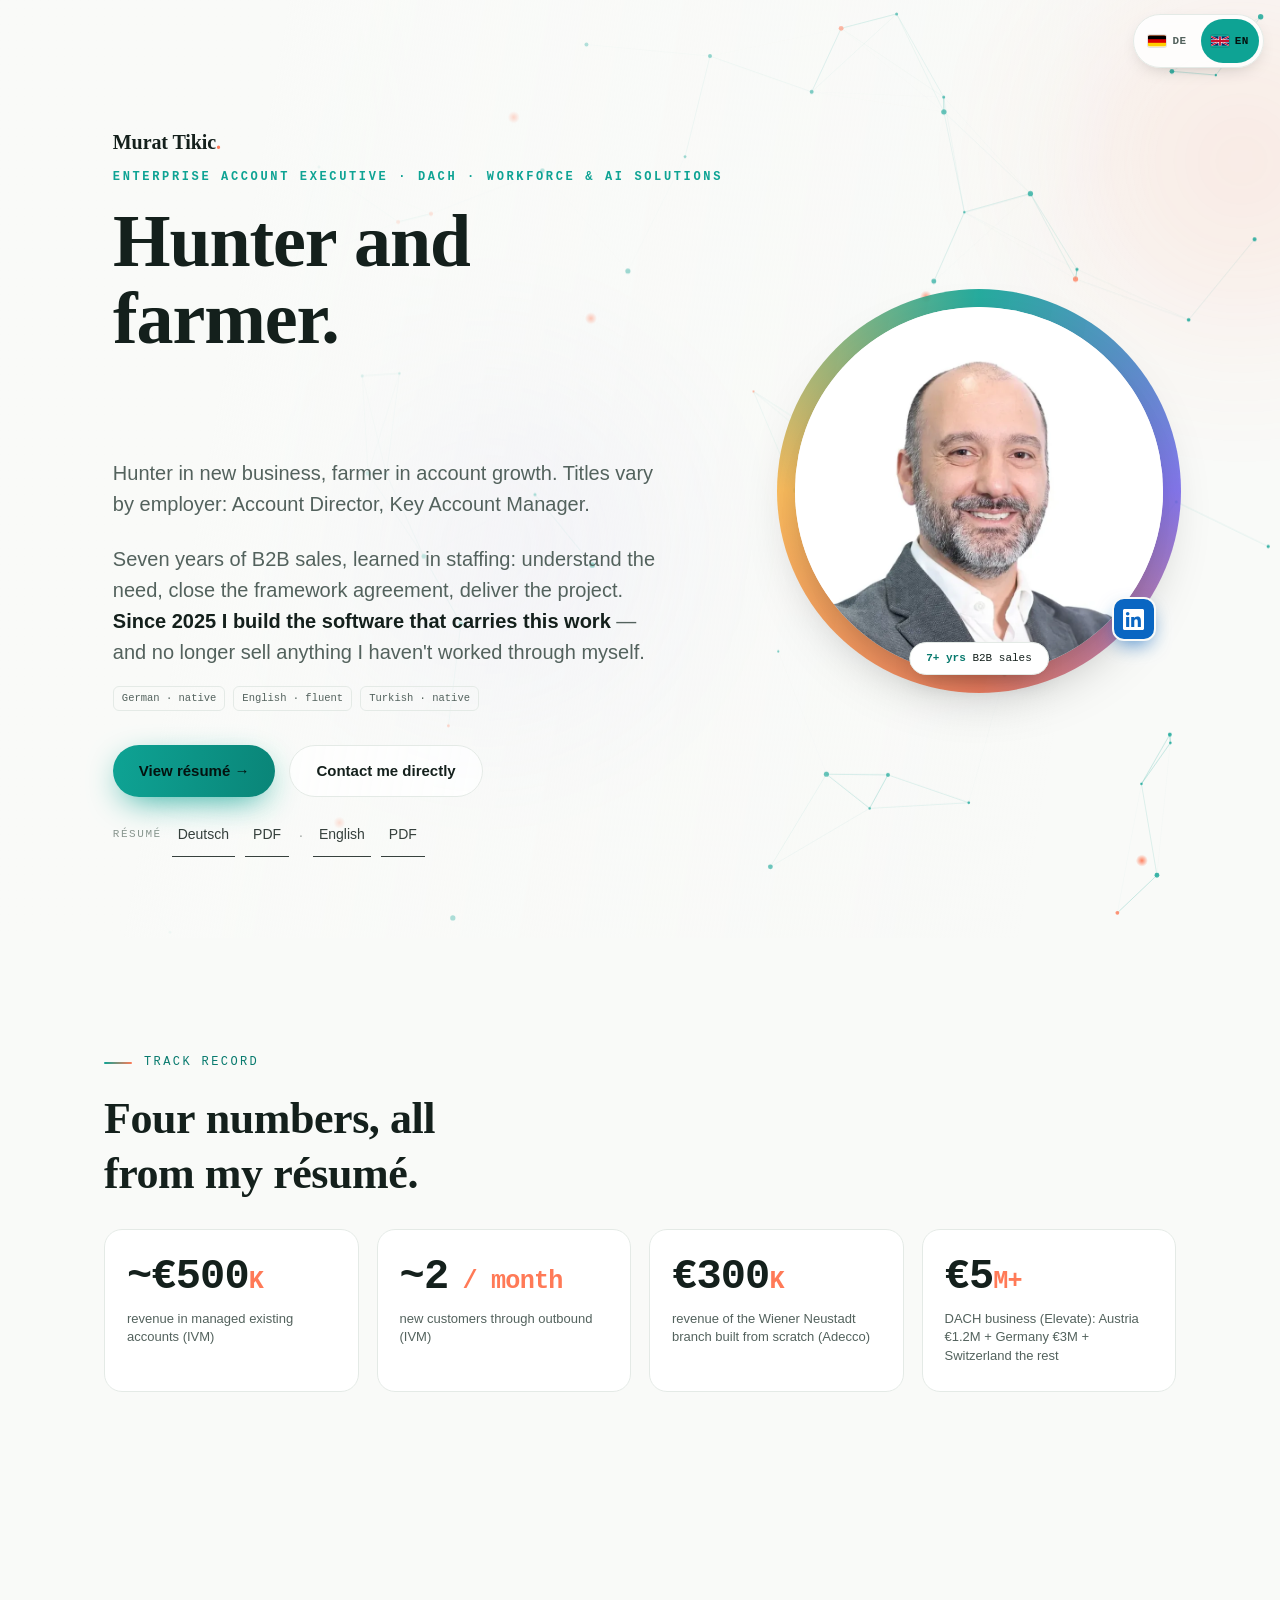
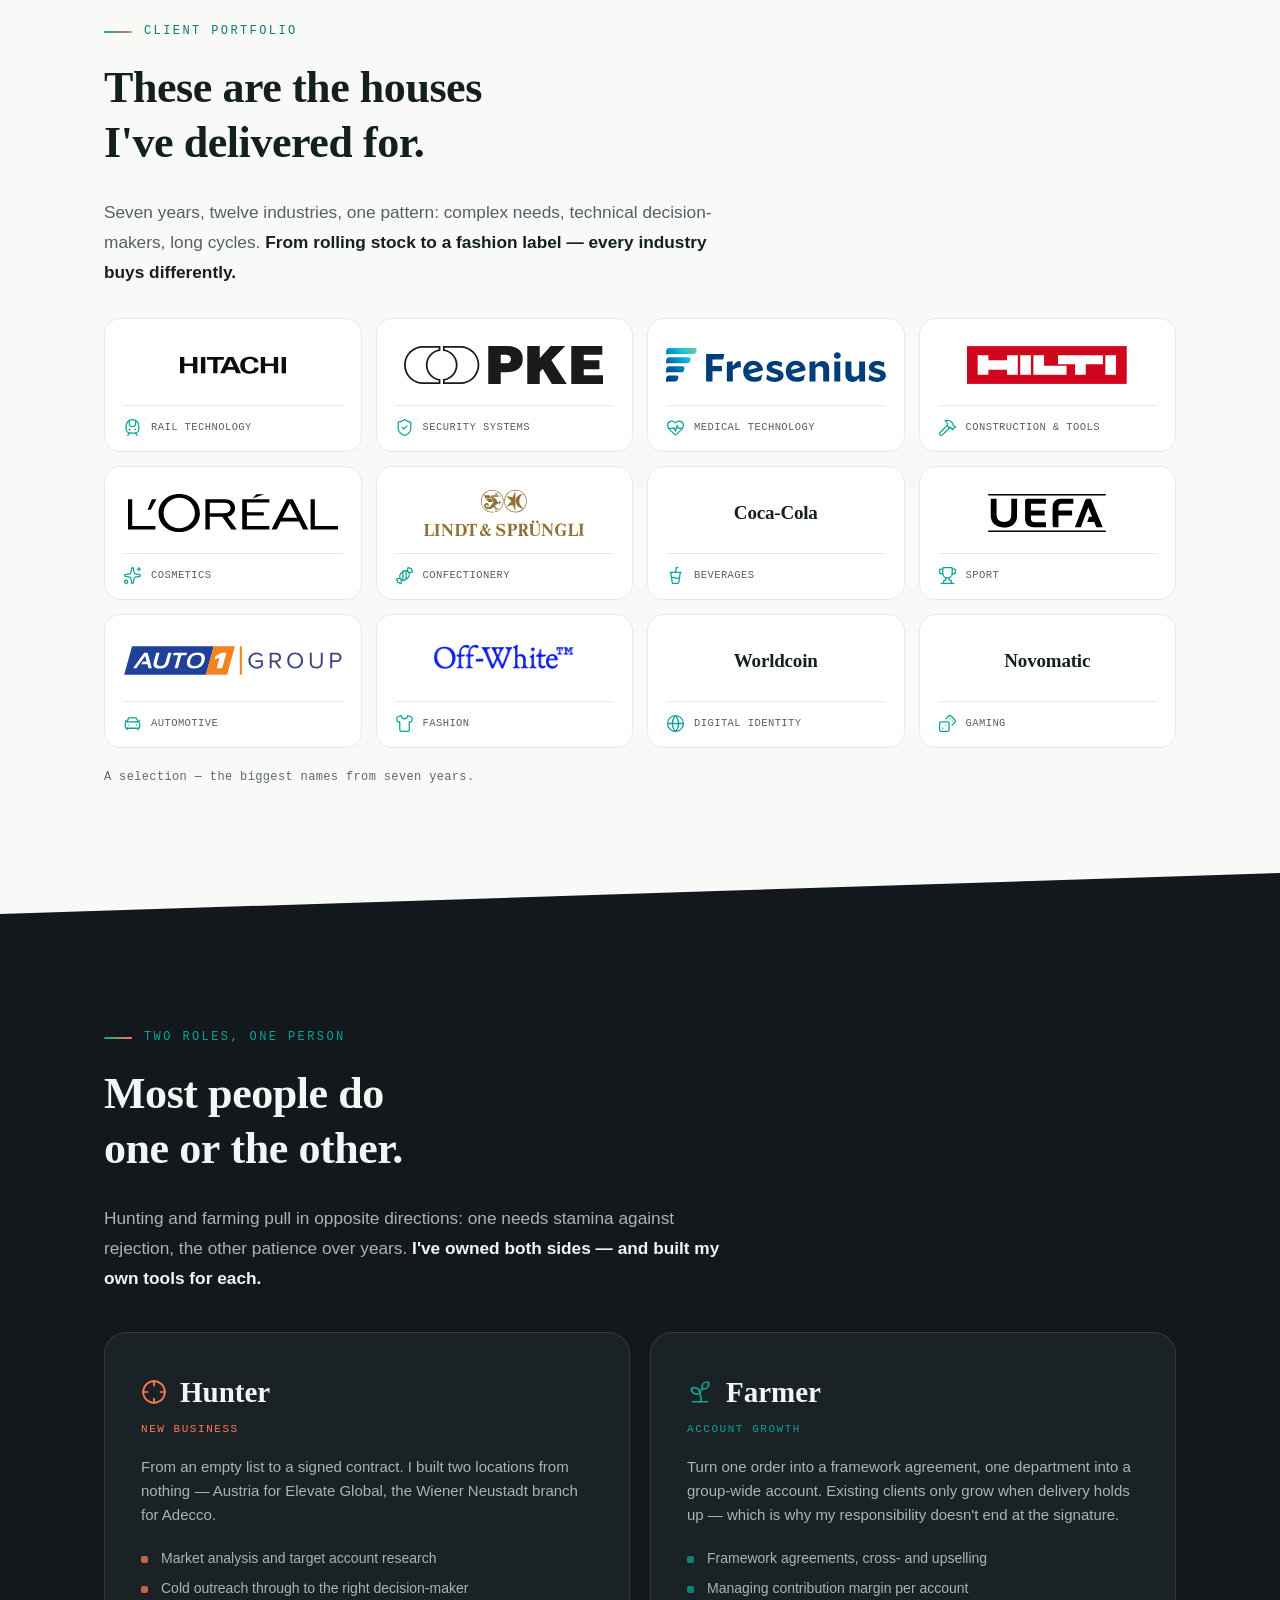
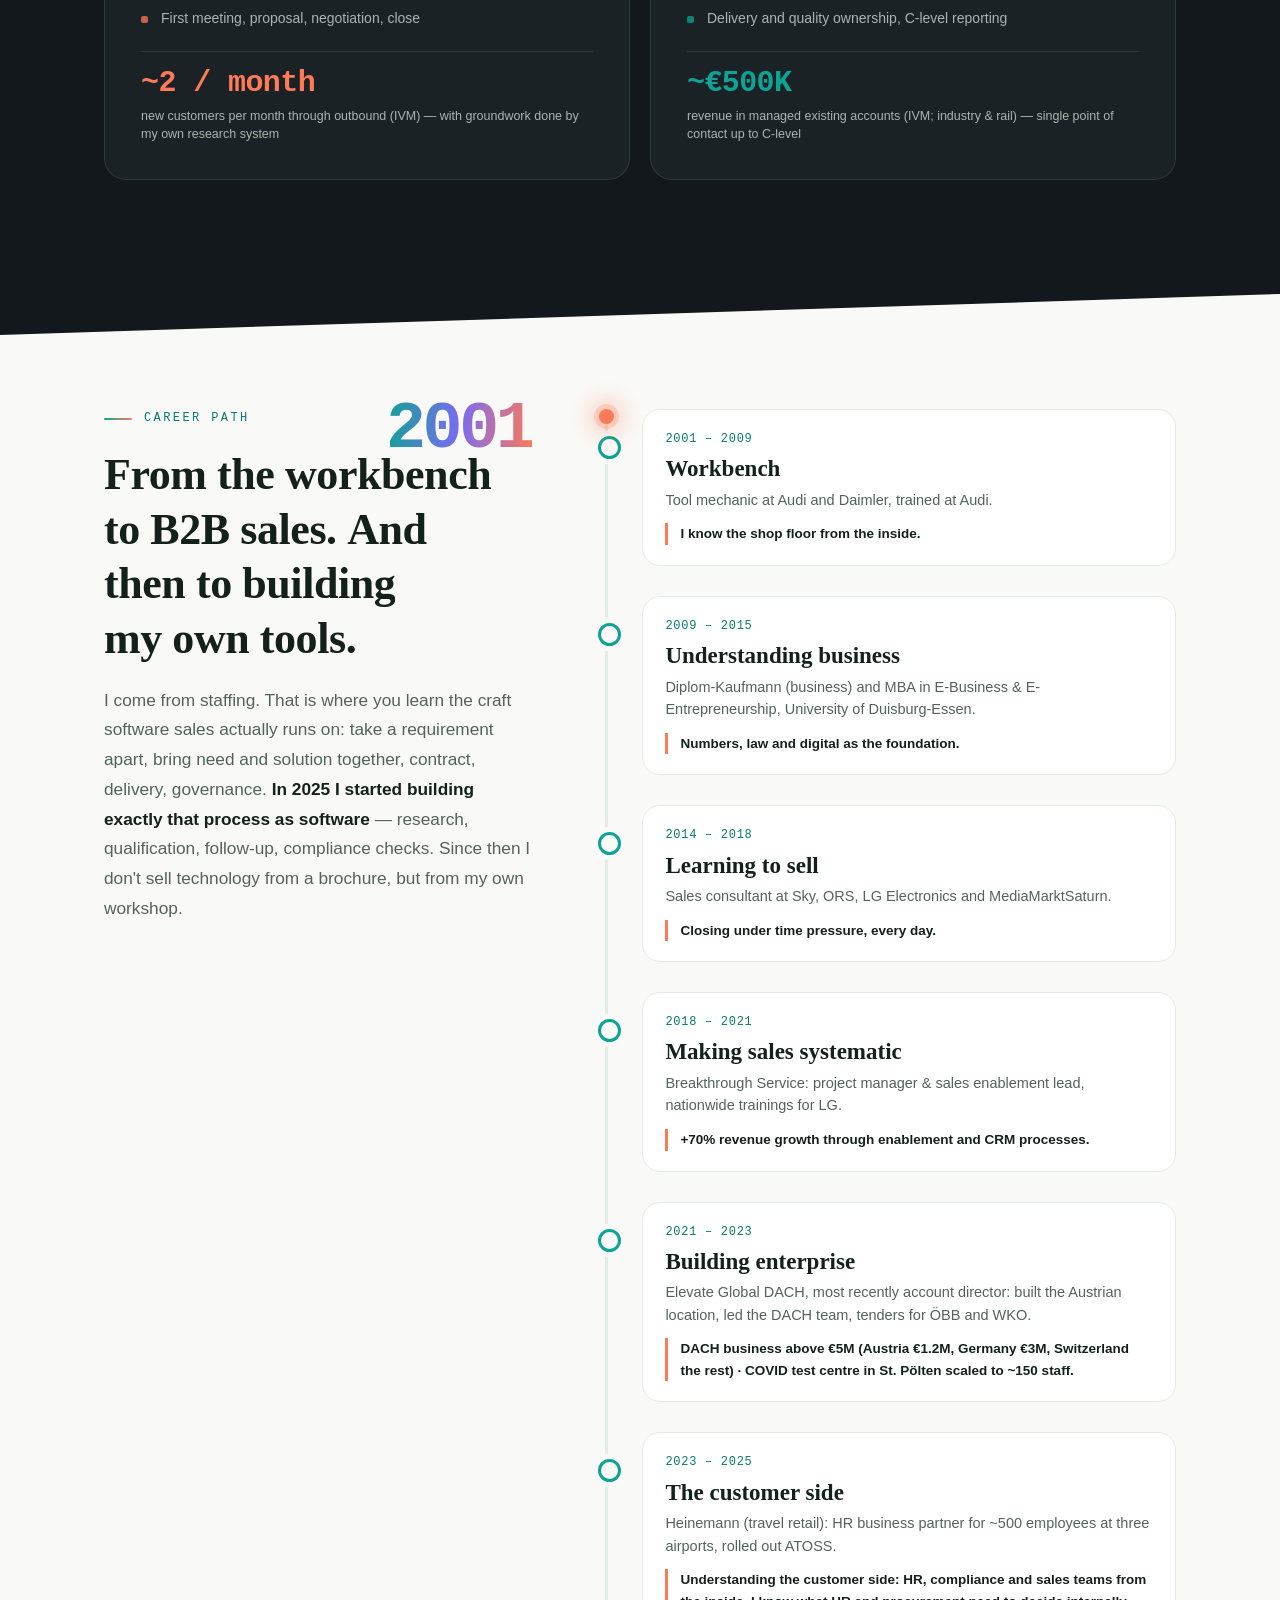
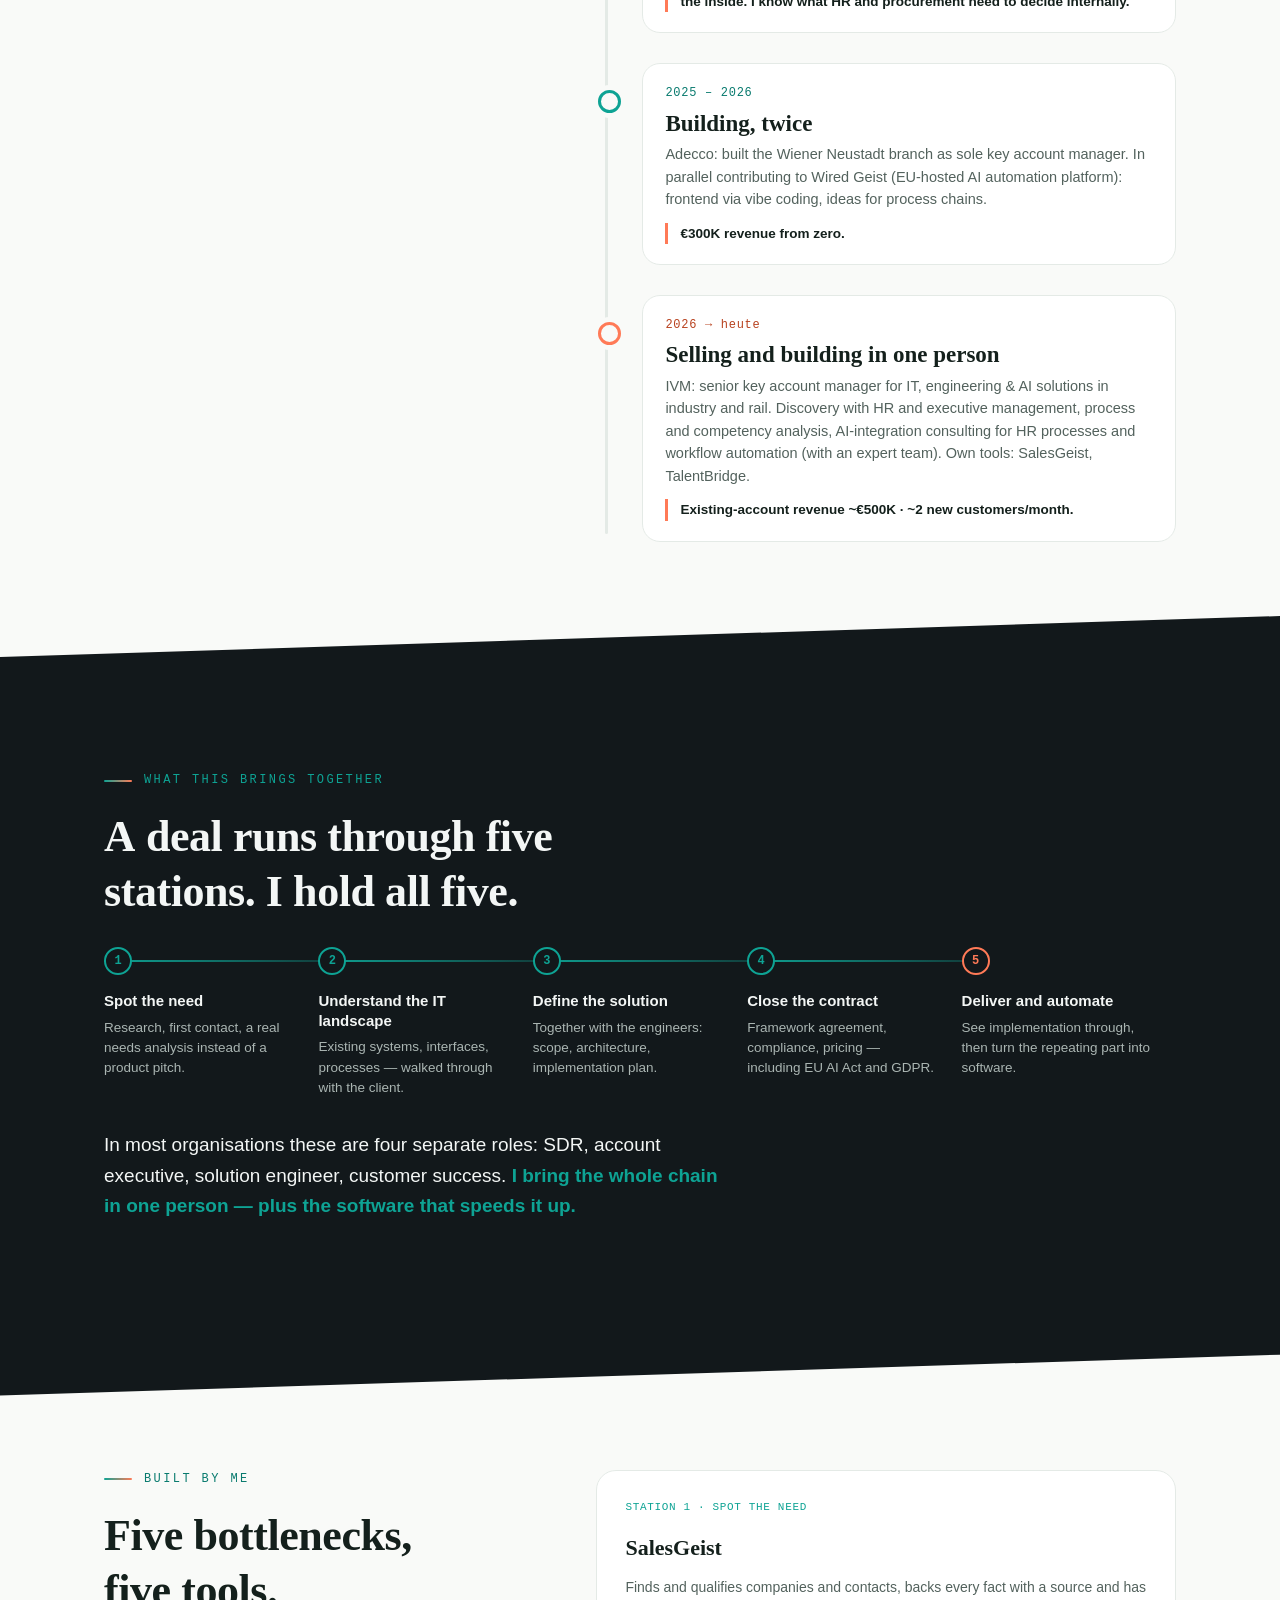
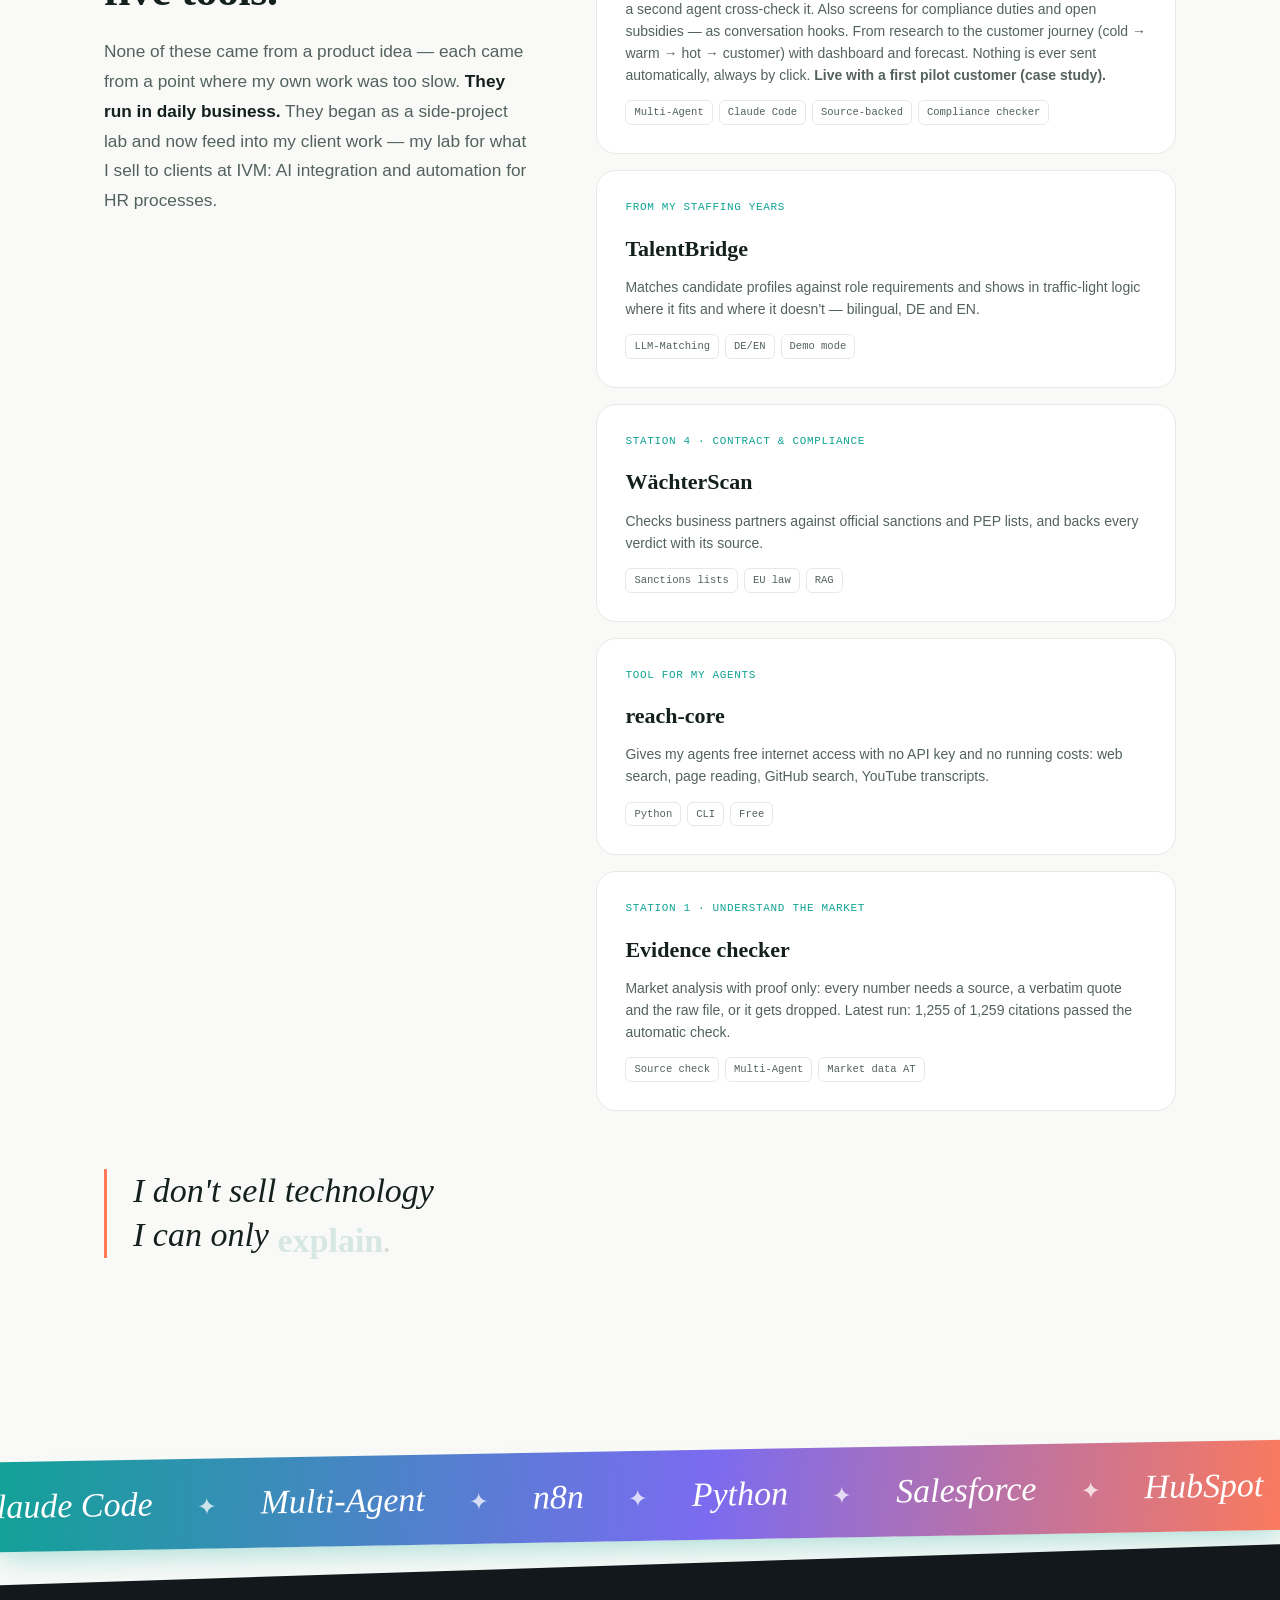
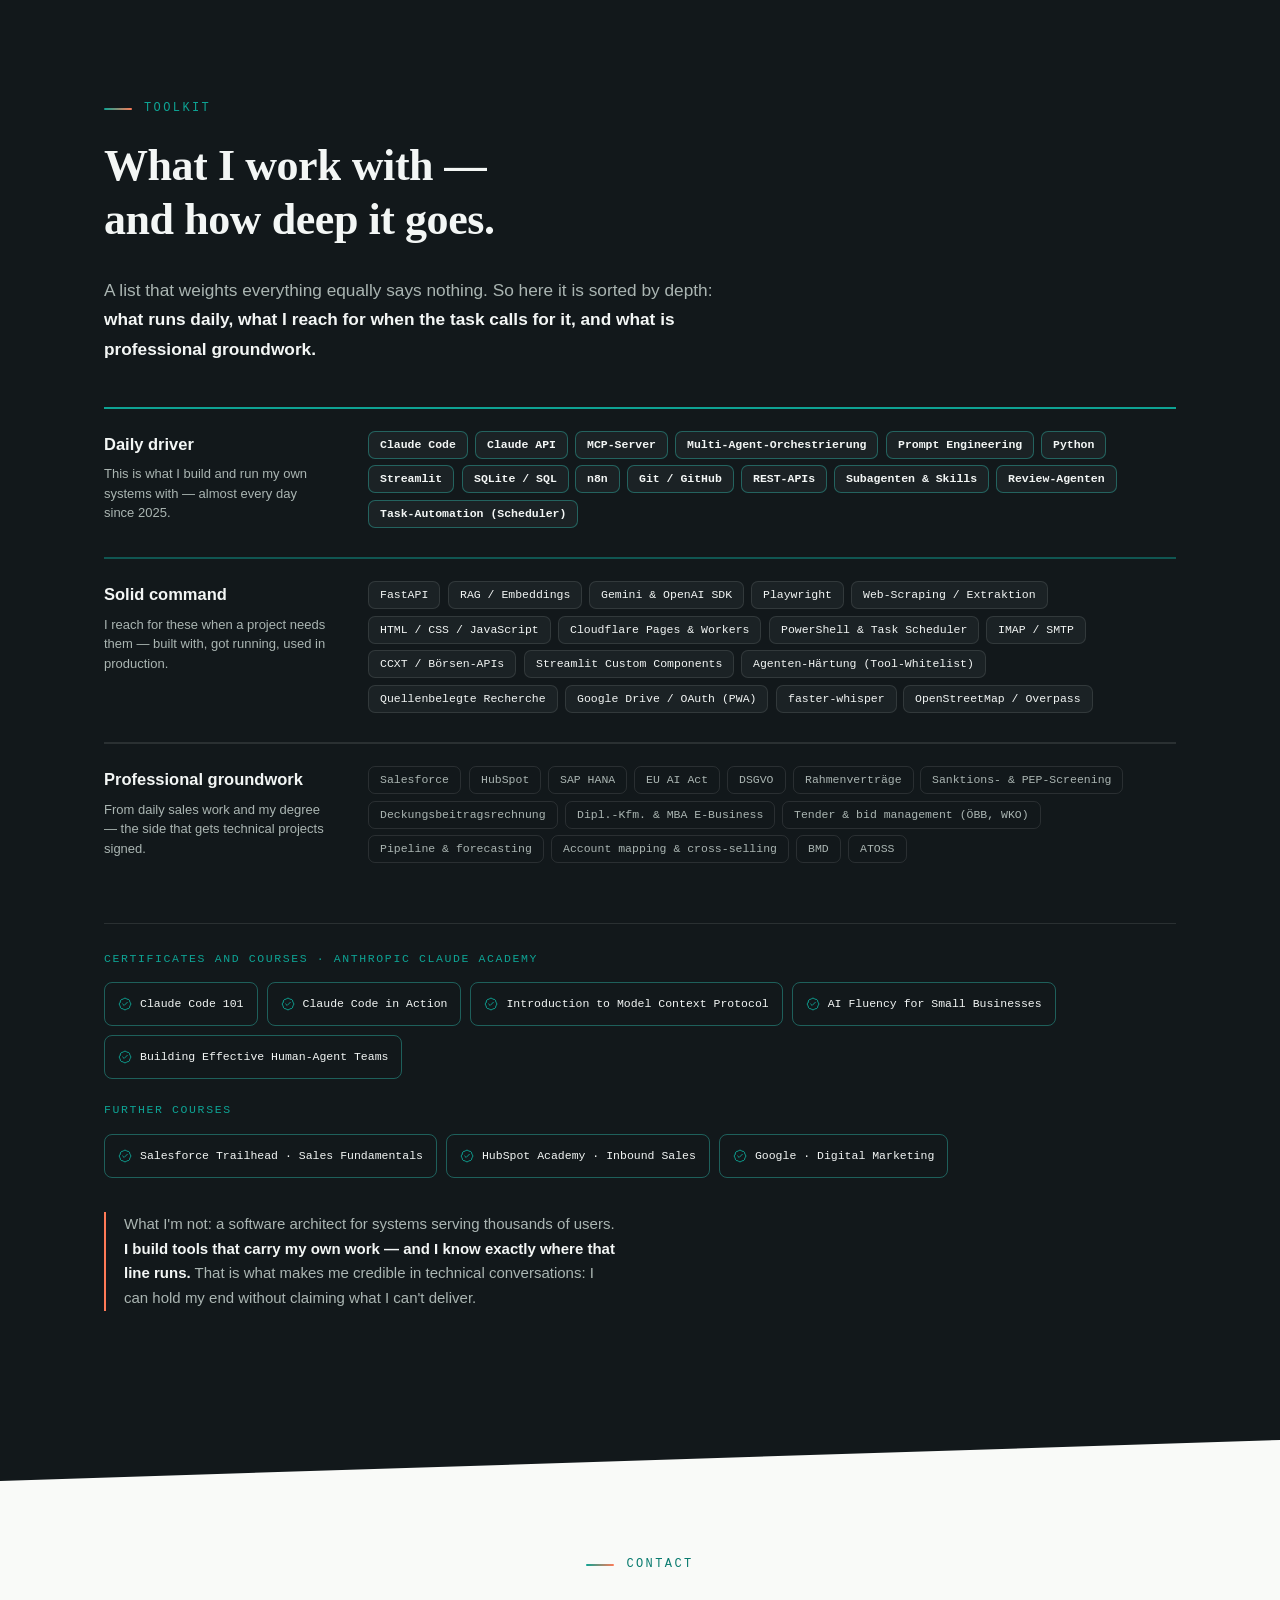
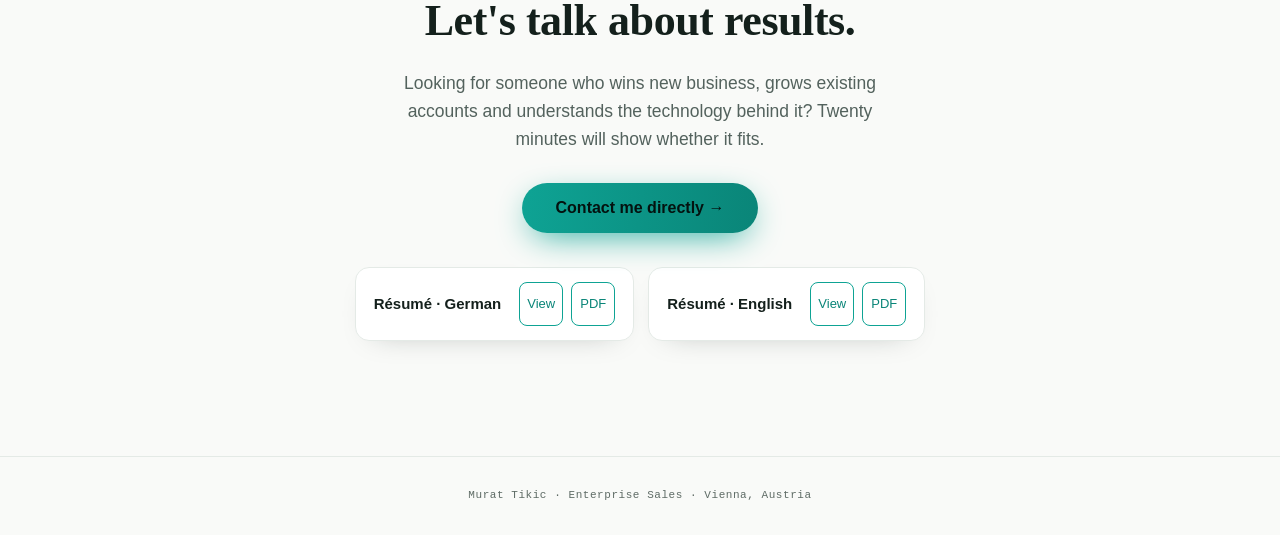
==== commit 9751f541: "recruiter-polish: Kennzahlen im statischen HTML, Widersprüche zum CV beseitigt, neue Belege, Zertifi" ====
--- a/index.html
+++ b/index.html
@@ -3,17 +3,25 @@
 <meta charset="utf-8">
 <meta name="viewport" content="width=device-width,initial-scale=1">
 <title>Murat Tikic — Enterprise Sales: Hunter, Farmer, Tool-Builder</title>
-<meta name="description" content="Enterprise-B2B-Vertrieb in Wien: Neugeschäft und Bestandsausbau in einer Hand — 7+ Jahre, zwölf Branchen, Kunden wie Hitachi Rail, Fresenius, Hilti und L'Oréal. Und die Vertriebssoftware dazu baue ich selbst.">
+<meta name="description" content="B2B-Vertrieb in Wien: Neugeschäft und Bestandsausbau in einer Hand — 7+ Jahre, zwölf Branchen, Kunden wie Hitachi Rail, Fresenius, Hilti und L'Oréal. Und die Vertriebssoftware dazu baue ich selbst.">
 <meta name="google-site-verification" content="A-XYwDyqSL-FymBUs9aH6AK4hnuq8T7VHFWNPDXQQCo" />
 <link rel="canonical" href="https://murat-tikic.github.io/">
+<link rel="icon" href="data:image/svg+xml,%3Csvg xmlns='http://www.w3.org/2000/svg' viewBox='0 0 64 64'%3E%3Crect width='64' height='64' rx='14' fill='%230EA394'/%3E%3Ctext x='32' y='44' font-family='Georgia,serif' font-size='34' font-weight='700' text-anchor='middle' fill='%23fff'%3EMT%3C/text%3E%3C/svg%3E">
+<noscript><style>.reveal{opacity:1!important;transform:none!important}</style></noscript>
 <meta property="og:type" content="profile">
 <meta property="og:title" content="Murat Tikic — Enterprise Sales: Hunter, Farmer, Tool-Builder">
-<meta property="og:description" content="Neugeschäft und Bestandsausbau in einer Hand — 7+ Jahre Enterprise-B2B, zwölf Branchen. Und die Vertriebssoftware dazu baue ich selbst.">
+<meta property="og:description" content="Neugeschäft und Bestandsausbau in einer Hand — 7+ Jahre B2B-Vertrieb, zwölf Branchen. Und die Vertriebssoftware dazu baue ich selbst.">
 <meta property="og:url" content="https://murat-tikic.github.io/">
 <meta property="og:locale" content="de_AT">
-<meta name="twitter:card" content="summary">
+<meta property="og:locale:alternate" content="en_US">
+<meta property="og:image" content="https://murat-tikic.github.io/assets/og-image.jpg">
+<meta property="og:image:width" content="1200">
+<meta property="og:image:height" content="630">
+<meta property="og:image:alt" content="Murat Tikic — Hunter und Farmer im B2B-Vertrieb, mit eigener Werkzeugkiste">
+<meta name="twitter:image" content="https://murat-tikic.github.io/assets/og-image.jpg">
+<meta name="twitter:card" content="summary_large_image">
 <meta name="twitter:title" content="Murat Tikic — Enterprise Sales: Hunter, Farmer, Tool-Builder">
-<meta name="twitter:description" content="Neugeschäft und Bestandsausbau in einer Hand — 7+ Jahre Enterprise-B2B, zwölf Branchen. Und die Vertriebssoftware dazu baue ich selbst.">
+<meta name="twitter:description" content="Neugeschäft und Bestandsausbau in einer Hand — 7+ Jahre B2B-Vertrieb, zwölf Branchen. Und die Vertriebssoftware dazu baue ich selbst.">
 <script type="application/ld+json">
 {"@context":"https://schema.org","@type":"Person","name":"Murat Tikic","jobTitle":"Senior Key Account Manager / Enterprise Account Executive","url":"https://murat-tikic.github.io/","sameAs":["https://linkedin.com/in/murat-tikic"],"knowsLanguage":[{"@type":"Language","name":"German"},{"@type":"Language","name":"English"},{"@type":"Language","name":"Turkish"}],"knowsAbout":["Enterprise B2B Sales","New Business Development","Key Account Management","Solution Selling","Framework Agreements","Sales Automation","EU AI Act","GDPR"],"address":{"@type":"PostalAddress","addressLocality":"Wien","addressCountry":"AT"}}
 </script>
@@ -381,10 +389,10 @@
 <div class="progress" id="progress"></div>
 
 <div class="langsw" role="group" aria-label="Sprache / Language">
-  <button class="lang" data-lang="de" aria-label="Deutsch">
+  <button class="lang" data-lang="de" aria-label="DE – Deutsch">
     <svg width="18" height="12" viewBox="0 0 5 3" aria-hidden="true"><rect width="5" height="3" fill="#FFCE00"/><rect width="5" height="2" fill="#DD0000"/><rect width="5" height="1" fill="#000"/></svg>DE
   </button>
-  <button class="lang" data-lang="en" aria-label="English">
+  <button class="lang" data-lang="en" aria-label="EN – English">
     <svg width="18" height="12" viewBox="0 0 60 30" aria-hidden="true"><rect width="60" height="30" fill="#012169"/><path d="M0,0 60,30 M60,0 0,30" stroke="#fff" stroke-width="6"/><path d="M0,0 60,30 M60,0 0,30" stroke="#C8102E" stroke-width="4"/><path d="M30,0 30,30 M0,15 60,15" stroke="#fff" stroke-width="10"/><path d="M30,0 30,30 M0,15 60,15" stroke="#C8102E" stroke-width="6"/></svg>EN
   </button>
 </div>
@@ -403,9 +411,10 @@
         <div class="hero-name">Murat Tikic<span class="dot">.</span></div>
         <div class="eyebrow" data-i18n="hero_eyebrow">Enterprise Account Executive · DACH · Workforce &amp; AI Solutions</div>
         <h1 data-i18n="hero_h1">Hunter und Farmer. <span class="grad">Mit eigener Werkzeugkiste.</span></h1>
-        <p class="lead" data-i18n="hero_bridge">Sieben Jahre Enterprise-Vertrieb, gelernt in der Personalvermittlung: Bedarf verstehen, Rahmenverträge schließen, Projekte liefern. <b>Seit 2025 baue ich die Software, die diese Arbeit trägt</b> — und verkaufe nichts mehr, was ich nicht selbst durchdrungen habe.</p>
+        <p class="lead" data-i18n="hero_roles" style="margin-bottom:10px">Hunter im Neugeschäft, Farmer im Account-Ausbau. Titel je nach Arbeitgeber: Account Director, Key Account Manager.</p>
+        <p class="lead" data-i18n="hero_bridge">Sieben Jahre B2B-Vertrieb, gelernt in der Personalvermittlung: Bedarf verstehen, Rahmenverträge schließen, Projekte liefern. <b>Seit 2025 baue ich die Software, die diese Arbeit trägt</b> — und verkaufe nichts mehr, was ich nicht selbst durchdrungen habe.</p>
         <div style="display:flex;flex-wrap:wrap;gap:8px;margin:18px 0 4px" aria-label="Sprachen">
-          <span class="tag" data-i18n="lang_de">Deutsch · Muttersprache</span><span class="tag" data-i18n="lang_en">Englisch · verhandlungssicher</span><span class="tag" data-i18n="lang_tr">Türkisch · Muttersprache</span>
+          <span class="tag" data-i18n="lang_de">Deutsch · Muttersprache</span><span class="tag" data-i18n="lang_en">Englisch · fließend</span><span class="tag" data-i18n="lang_tr">Türkisch · Muttersprache</span>
         </div>
         <div class="cta">
           <a class="btn primary" id="cvBtn" href="cv.html" data-cv-de="cv.html" data-cv-en="cv-en.html" target="_blank" rel="noopener" data-i18n="btn_cv">Lebenslauf ansehen →</a>
@@ -413,15 +422,15 @@
         </div>
         <div class="cvrow" aria-label="Lebenslauf">
           <span class="cvl" data-i18n="cv_row">Lebenslauf</span>
-          <a href="cv.html" target="_blank" rel="noopener">Deutsch</a><a href="Murat_Tikic_CV_DE.pdf" target="_blank" rel="noopener" download>PDF</a>
+          <a href="cv.html" target="_blank" rel="noopener">Deutsch</a><a href="assets/Murat_Tikic_CV_DE.pdf" target="_blank" rel="noopener">PDF</a>
           <span class="sep">·</span>
-          <a href="cv-en.html" target="_blank" rel="noopener">English</a><a href="Murat_Tikic_CV_EN.pdf" target="_blank" rel="noopener" download>PDF</a>
+          <a href="cv-en.html" target="_blank" rel="noopener">English</a><a href="assets/Murat_Tikic_CV_EN.pdf" target="_blank" rel="noopener">PDF</a>
         </div>
       </div>
       <div class="portrait">
         <div class="ring"></div>
-        <div class="frame"><img src="[data-uri]